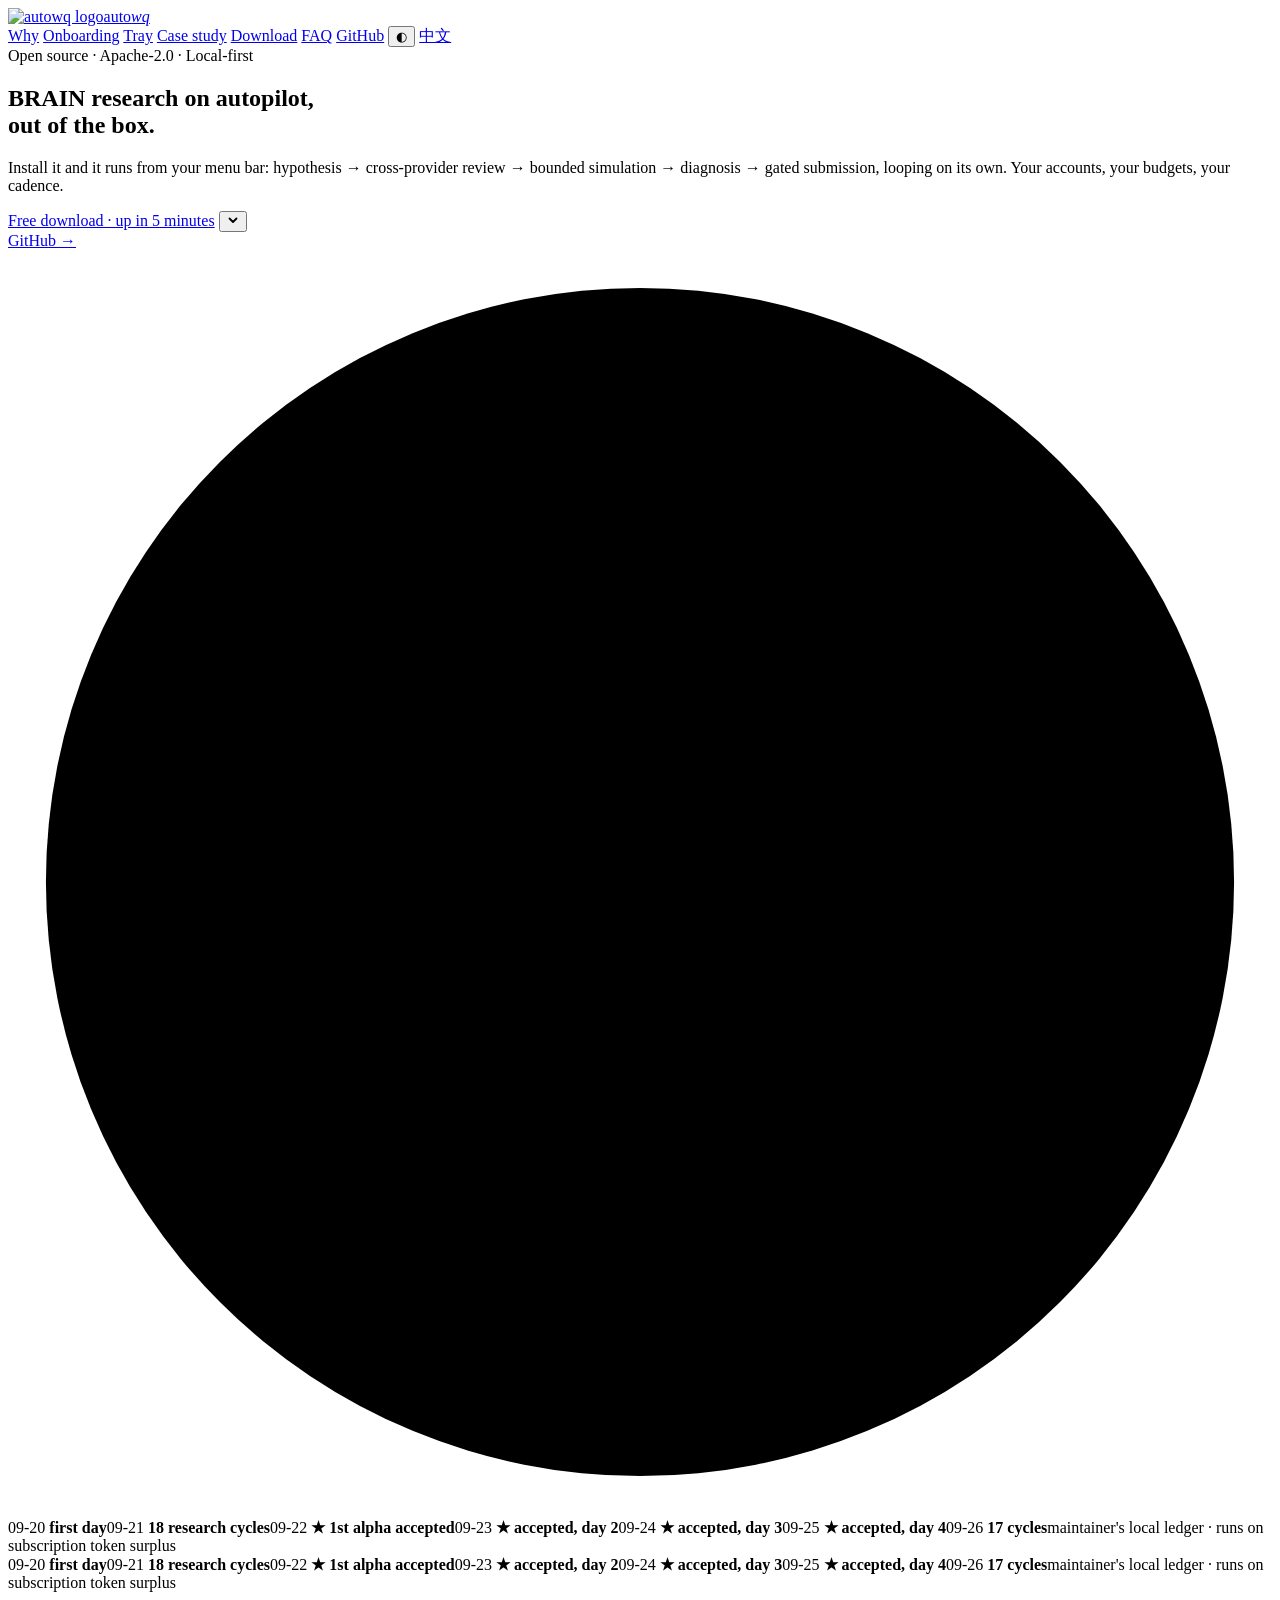
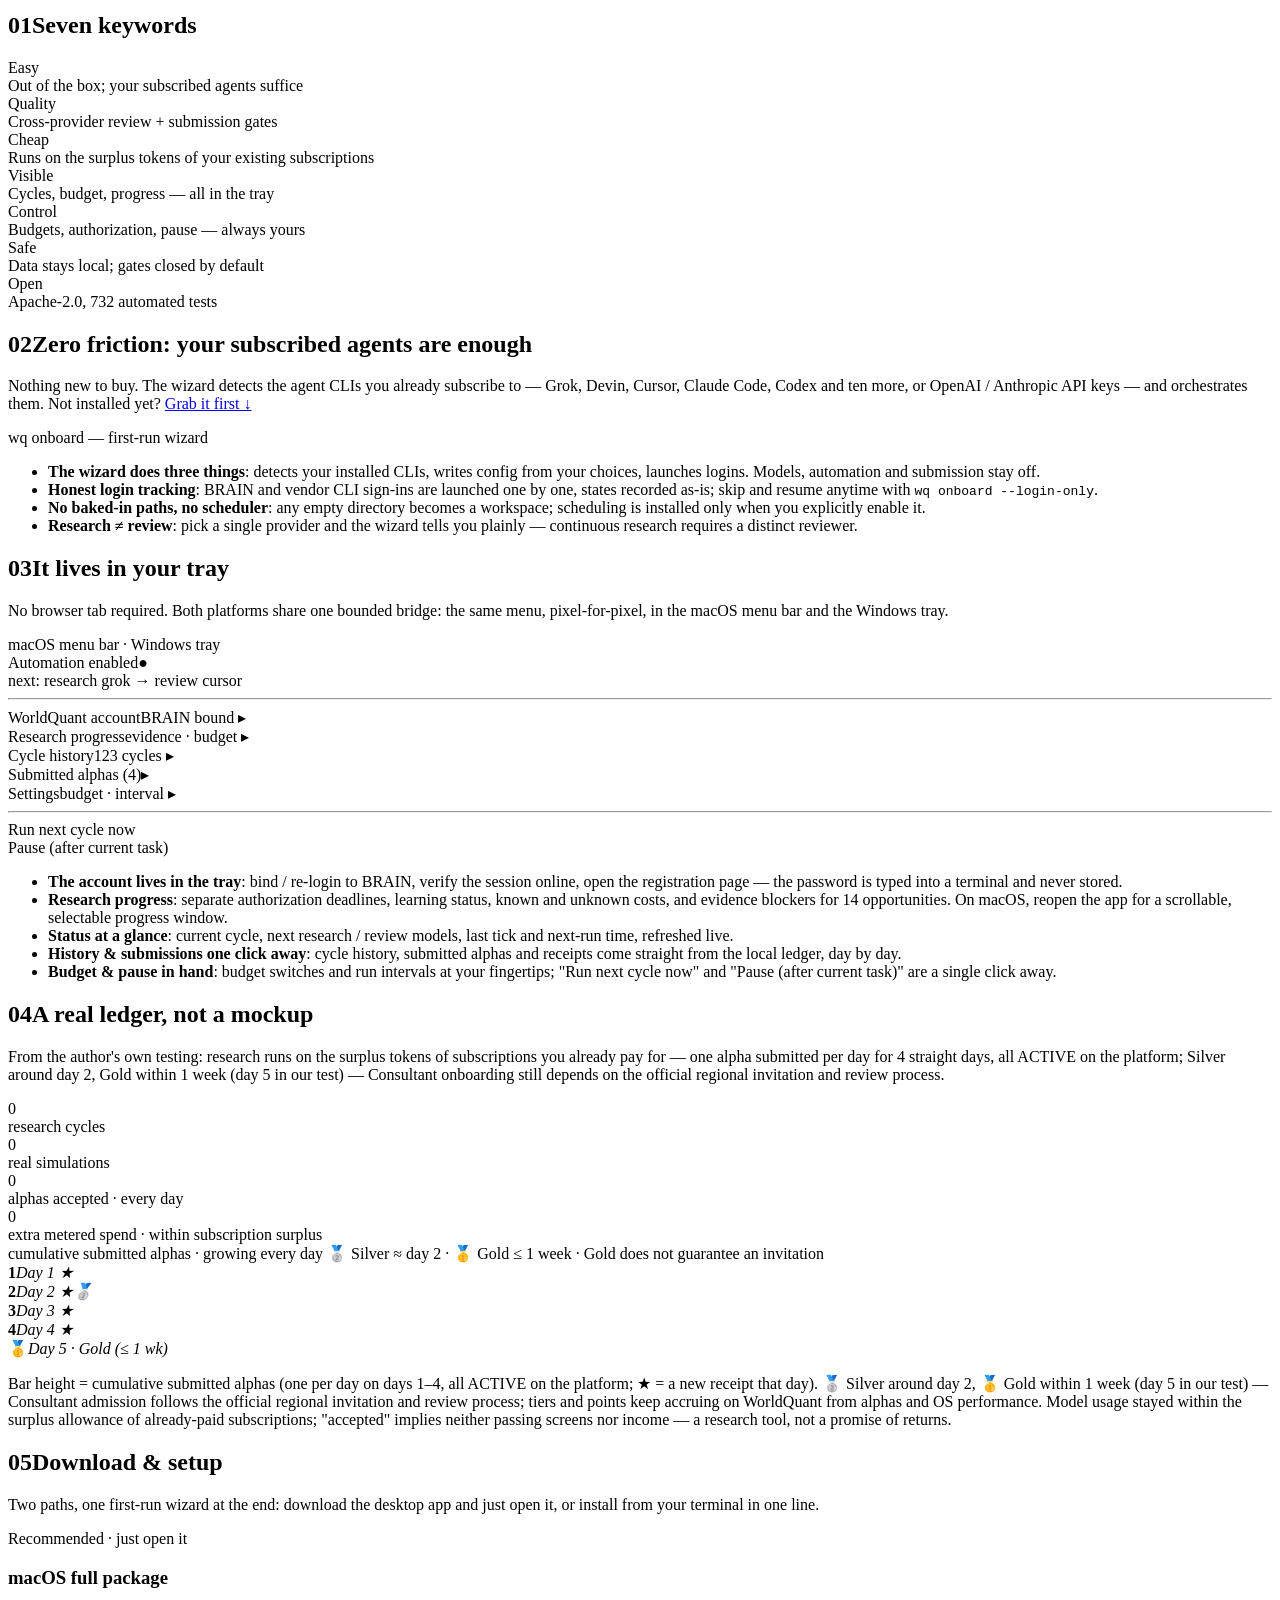
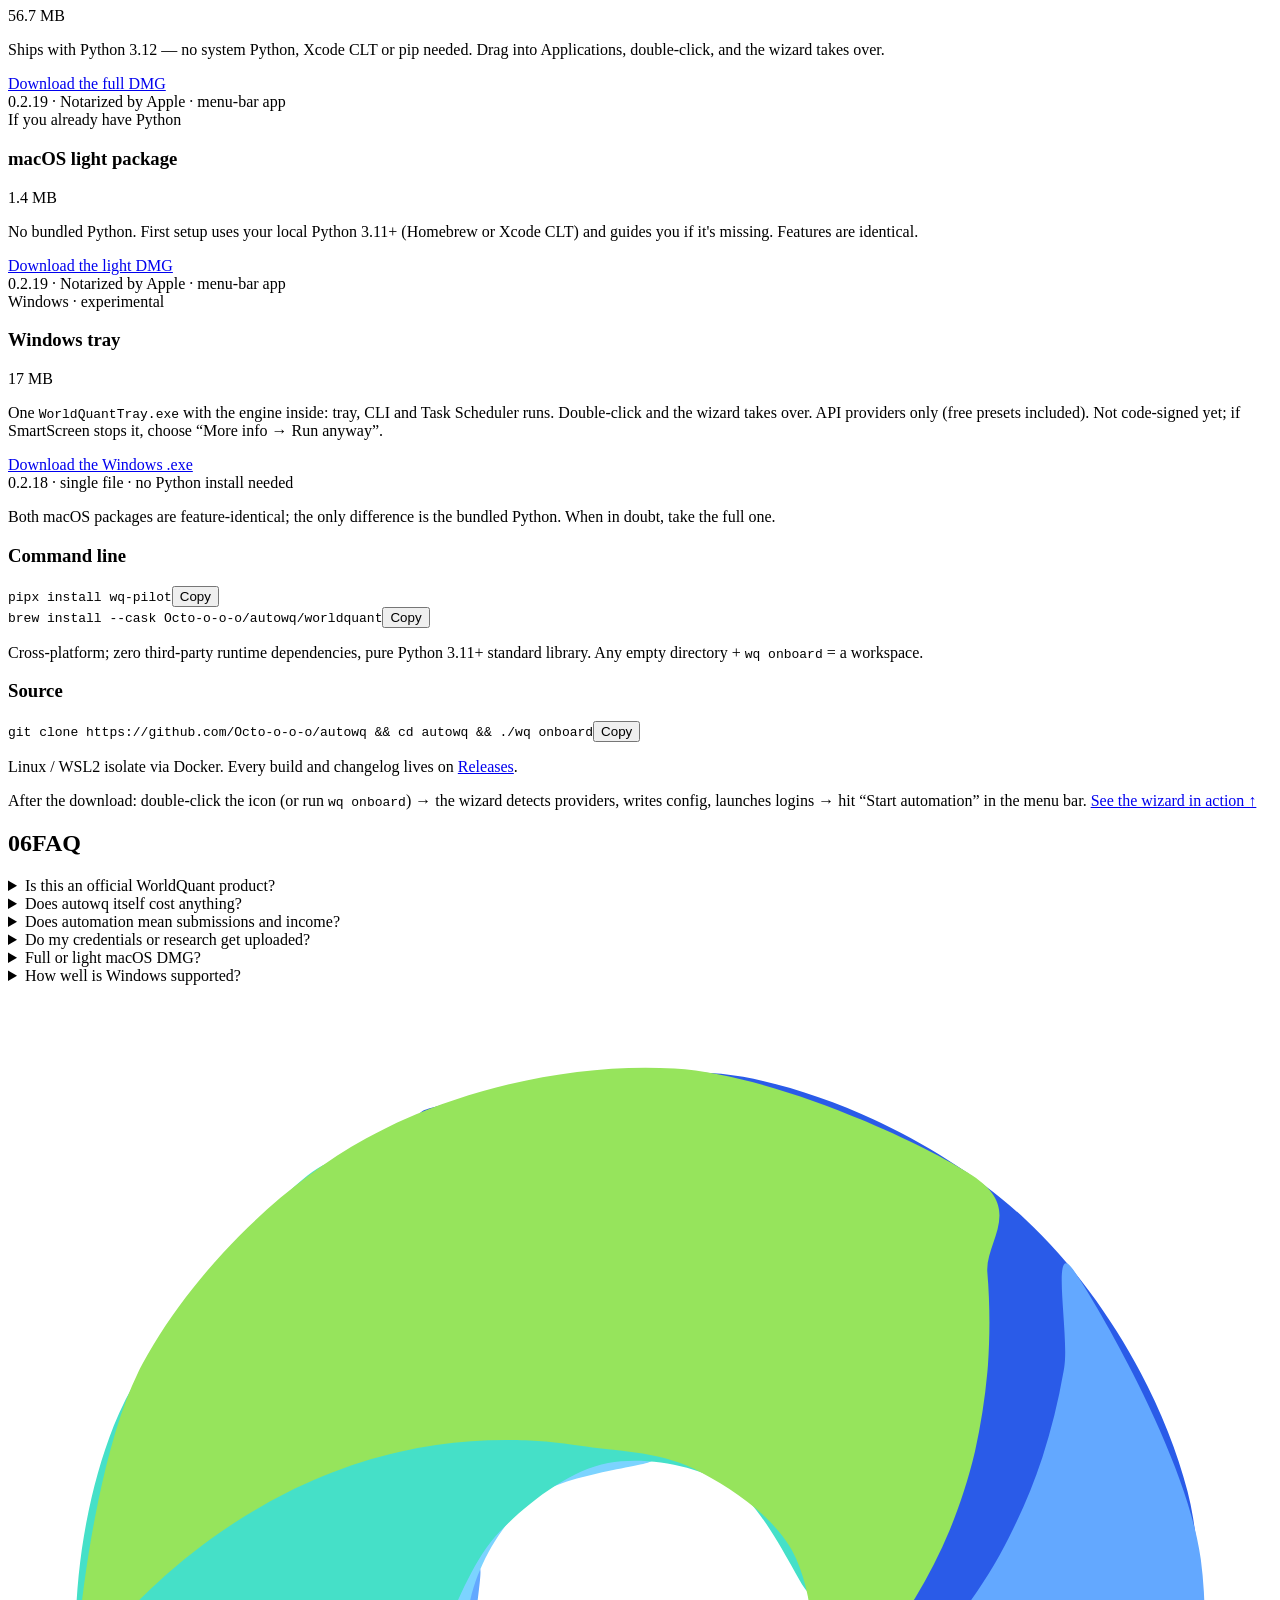
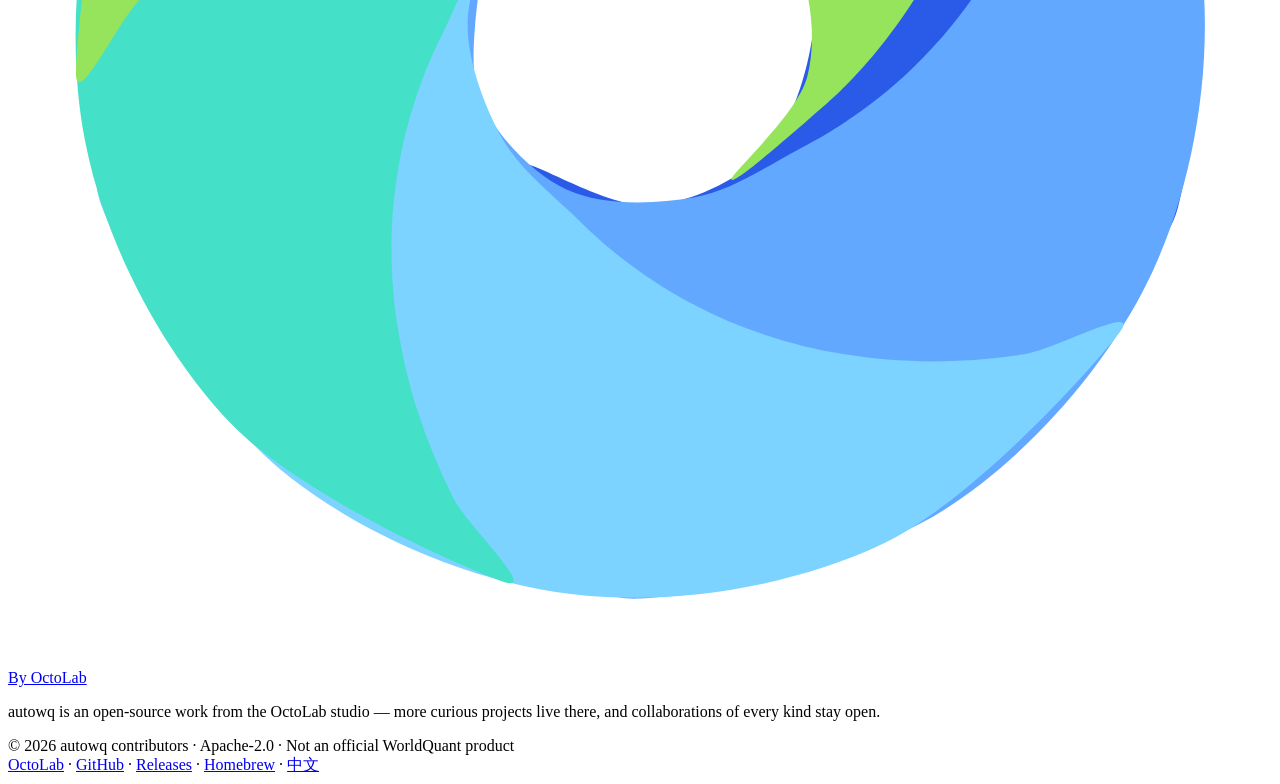
==== website/en/index.html @ c00e9c1a "Update macOS downloads to notarized 0.2.19 packages" ====
<!DOCTYPE html>
<html lang="en">
<head>
<meta charset="UTF-8">
<meta name="viewport" content="width=device-width, initial-scale=1.0">
<title>autowq — WorldQuant BRAIN research on autopilot, out of the box</title>
<meta name="description" content="autowq: an open-source, turnkey autopilot for WorldQuant BRAIN research. Cross-provider review, budget gates, pre-submission acceptance. Works with the agent CLIs you already subscribe to; lives in your macOS menu bar and Windows tray.">
<link rel="canonical" href="https://autowq.octoooo.com/en/">
<link rel="alternate" hreflang="zh-CN" href="https://autowq.octoooo.com/">
<link rel="alternate" hreflang="en" href="https://autowq.octoooo.com/en/">
<link rel="alternate" hreflang="x-default" href="https://autowq.octoooo.com/">
<link rel="icon" href="/favicon.svg?v=2" type="image/svg+xml" sizes="any">
<link rel="icon" type="image/png" sizes="32x32" href="/favicon-32.png?v=2">
<link rel="apple-touch-icon" href="/apple-touch-icon.png?v=2">
<meta name="color-scheme" content="light dark">
<meta name="theme-color" media="(prefers-color-scheme: dark)" content="#0b0e0c">
<meta name="theme-color" media="(prefers-color-scheme: light)" content="#f5f3ec">
<script>(function(){try{var m=localStorage.getItem('wq-theme');if(m!=='light'&&m!=='dark')m='auto';var d=m==='dark'||(m==='auto'&&window.matchMedia('(prefers-color-scheme: dark)').matches);var h=document.documentElement;h.dataset.theme=d?'dark':'light';h.dataset.themeMode=m;}catch(e){}})();</script>
<meta property="og:site_name" content="autowq">
<meta property="og:title" content="autowq — a local BRAIN research loop">
<meta property="og:description" content="Cross-provider review · budget gates · pre-submission acceptance · your data never leaves the machine">
<meta property="og:type" content="website">
<meta property="og:url" content="https://autowq.octoooo.com/en/">
<meta property="og:image" content="https://autowq.octoooo.com/assets/og.png">
<meta property="og:image:width" content="1200">
<meta property="og:image:height" content="630">
<meta property="og:image:alt" content="autowq — WorldQuant BRAIN research on autopilot, out of the box">
<meta property="og:locale" content="en_US">
<meta property="og:locale:alternate" content="zh_CN">
<meta name="twitter:card" content="summary_large_image">
<meta name="twitter:title" content="autowq — a local BRAIN research loop">
<meta name="twitter:description" content="Cross-provider review · budget gates · pre-submission acceptance · your data never leaves the machine">
<meta name="twitter:image" content="https://autowq.octoooo.com/assets/og.png">
<link rel="stylesheet" href="/style.css?v=10">
<script type="application/ld+json">
{
  "@context": "https://schema.org",
  "@graph": [
    {
      "@type": "SoftwareApplication",
      "name": "autowq",
      "applicationCategory": "DeveloperApplication",
      "operatingSystem": "macOS, Windows, Linux",
      "softwareVersion": "0.2.19",
      "isAccessibleForFree": true,
      "offers": { "@type": "Offer", "price": "0", "priceCurrency": "USD" },
      "license": "https://www.apache.org/licenses/LICENSE-2.0",
      "url": "https://autowq.octoooo.com/en/",
      "downloadUrl": "https://github.com/Octo-o-o-o/autowq/releases",
      "codeRepository": "https://github.com/Octo-o-o-o/autowq",
      "image": "https://autowq.octoooo.com/assets/og.png",
      "inLanguage": "en",
      "softwareRequirements": "Python 3.11+ (zero third-party runtime dependencies); an agent CLI you already subscribe to, or an OpenAI / Anthropic API key",
      "featureList": [
        "Cross-provider review: research and review channels are forced apart",
        "Per-provider budget and authorization gates, all off by default",
        "Local SQLite ledger with real-outcome diagnostics",
        "Independent pre-submission acceptance gates",
        "macOS menu bar / Windows tray resident app with BRAIN account binding",
        "Zero third-party runtime dependencies; your data never leaves the machine"
      ],
      "author": { "@type": "Organization", "name": "OctoLab", "url": "https://www.octoooo.com", "sameAs": ["https://github.com/Octo-o-o-o"] },
      "description": "A local research loop for WorldQuant BRAIN: hypothesis, cross-provider review, bounded simulation, diagnosis and gated submission — budgets and authorization stay under your control."
    },
    {
      "@type": "FAQPage",
      "mainEntity": [
        { "@type": "Question", "name": "Is this an official WorldQuant product?", "acceptedAnswer": { "@type": "Answer", "text": "No. autowq is an independent open-source project (Apache-2.0), unaffiliated with WorldQuant; BRAIN trademarks, platform and data belong to their owners." } },
        { "@type": "Question", "name": "Does autowq itself cost anything?", "acceptedAnswer": { "@type": "Answer", "text": "No — it's free and open source. It orchestrates your own model subscriptions / API keys and your own BRAIN account; those costs are between you and the vendors. The wizard never starts paid inference. Without a subscription you can start on official free API tiers (wq providers free: Gemini, OpenRouter, BigModel, SiliconFlow and more); an exhausted quota pauses and resumes automatically." } },
        { "@type": "Question", "name": "Does automation mean submissions and income?", "acceptedAnswer": { "@type": "Answer", "text": "No. Passing screens, accepted submissions, consultant eligibility and actual payouts are four different states, and submission has its own acceptance gates." } },
        { "@type": "Question", "name": "Do my credentials or research get uploaded?", "acceptedAnswer": { "@type": "Answer", "text": "No. All state lives in a local SQLite ledger; exports exclude cookies, passwords and task inputs; model calls go only to providers you explicitly select." } },
        { "@type": "Question", "name": "How well is Windows supported?", "acceptedAnswer": { "@type": "Answer", "text": "WorldQuantTray.exe alone runs the full workflow on native Windows (experimental): the wizard, tray, CLI and Task Scheduler runs live in that one file. Native Windows has no sandbox for model processes, so it supports API providers only (free presets included); to use CLI subscriptions such as Claude Code or Codex, deploy the Linux + Docker setup inside WSL2." } }
      ]
    }
  ]
}
</script>
</head>
<body>
<nav>
  <div class="inner">
  <a class="brand" href="/en/"><img src="/favicon-32.png?v=2" alt="autowq logo">auto<em>wq</em></a>
  <div class="links">
    <a href="#pillars">Why</a>
    <a href="#start">Onboarding</a>
    <a href="#tray">Tray</a>
    <a href="#case">Case study</a>
    <a href="#install">Download</a>
    <a href="#faq">FAQ</a>
    <a href="https://github.com/Octo-o-o-o/autowq" target="_blank" rel="noopener">GitHub</a>
    <button class="theme" id="themeToggle" type="button" aria-label="Switch theme (auto / light / dark)">◐</button>
    <a class="lang" href="/">中文</a>
  </div>
  </div>
</nav>

<div class="wrap">
<section class="hero">
  <div>
    <div class="kicker">Open source · Apache-2.0 · Local-first</div>
    <h1>BRAIN research on <span class="amber">autopilot</span>,<br>out of the box.</h1>
    <p class="sub">Install it and it runs from your menu bar: hypothesis → cross-provider review → bounded simulation → diagnosis → gated submission, looping on its own. Your accounts, your budgets, your cadence.</p>
    <div class="cta">
      <div class="cta-dl">
        <a class="btn primary" id="heroCta" href="#install">Free download · up in 5 minutes</a>
        <button class="btn primary cta-more" id="heroMore" type="button" aria-haspopup="menu" aria-expanded="false" aria-controls="heroMenu" aria-label="Choose platform or install method">
          <svg width="12" height="12" viewBox="0 0 12 12" aria-hidden="true"><path d="M2.5 4.5 6 8l3.5-3.5" fill="none" stroke="currentColor" stroke-width="1.8" stroke-linecap="round" stroke-linejoin="round"/></svg>
        </button>
        <div class="cta-menu" id="heroMenu" role="menu" aria-label="Download options" hidden>
          <div class="cm-head">Desktop · just open it</div>
          <a role="menuitem" href="https://github.com/Octo-o-o-o/autowq/releases/download/macos-v0.2.19/WorldQuant-0.2.19.dmg" data-os="macos"><span class="cm-l">macOS full package</span><span class="cm-r">DMG · 56.7 MB</span></a>
          <a role="menuitem" href="https://github.com/Octo-o-o-o/autowq/releases/download/macos-v0.2.19/WorldQuant-0.2.19-light.dmg"><span class="cm-l">macOS light package</span><span class="cm-r">DMG · 1.4 MB</span></a>
          <a role="menuitem" href="https://github.com/Octo-o-o-o/autowq/releases/download/v0.2.18/WorldQuantTray.exe" data-os="windows"><span class="cm-l">Windows tray</span><span class="cm-r">.exe · experimental</span></a>
          <hr>
          <div class="cm-head">Developers</div>
          <button role="menuitem" type="button" data-cmd="pipx install wq-pilot"><span class="cm-l">Command line</span><span class="cm-r">pipx install wq-pilot</span></button>
          <button role="menuitem" type="button" data-cmd="git clone https://github.com/Octo-o-o-o/autowq && cd autowq && ./wq onboard"><span class="cm-l">Source</span><span class="cm-r">git clone …</span></button>
          <hr>
          <a role="menuitem" href="#install" class="cm-all">All install options →</a>
        </div>
      </div>
      <a class="btn" href="https://github.com/Octo-o-o-o/autowq" target="_blank" rel="noopener">GitHub →</a>
    </div>
  </div>
  <svg class="loopmark" viewBox="0 0 200 200" aria-label="autowq loop mark">
    <circle class="halo" cx="100" cy="100" r="94"/>
    <path class="trace" d="M 152 52 A 78 78 0 1 0 152 148"/>
    <path class="trace d2" d="M 42 130 L 72 130 L 92 90 L 112 130 L 138 96 L 166 58"/>
  </svg>
</section>

<div class="tape" aria-label="Real run ledger">
  <div class="track">
  <div class="run">
    <span>09-20 <b>first day</b></span><span>09-21 <b>18 research cycles</b></span><span>09-22 <b class="star">★ 1st alpha accepted</b></span><span>09-23 <b class="star">★ accepted, day 2</b></span><span>09-24 <b class="star">★ accepted, day 3</b></span><span>09-25 <b class="star">★ accepted, day 4</b></span><span>09-26 <b>17 cycles</b></span><span>maintainer's local ledger · runs on subscription token surplus</span>
  </div>
  <div class="run" aria-hidden="true">
    <span>09-20 <b>first day</b></span><span>09-21 <b>18 research cycles</b></span><span>09-22 <b class="star">★ 1st alpha accepted</b></span><span>09-23 <b class="star">★ accepted, day 2</b></span><span>09-24 <b class="star">★ accepted, day 3</b></span><span>09-25 <b class="star">★ accepted, day 4</b></span><span>09-26 <b>17 cycles</b></span><span>maintainer's local ledger · runs on subscription token surplus</span>
  </div>
  </div>
</div>

<section id="pillars">
  <h2><span class="no">01</span>Seven keywords</h2>
  <div class="pillars rise">
    <div class="pillar"><div class="k">Easy</div><div class="d">Out of the box; your subscribed agents suffice</div></div>
    <div class="pillar"><div class="k">Quality</div><div class="d">Cross-provider review + submission gates</div></div>
    <div class="pillar"><div class="k">Cheap</div><div class="d">Runs on the surplus tokens of your existing subscriptions</div></div>
    <div class="pillar"><div class="k">Visible</div><div class="d">Cycles, budget, progress — all in the tray</div></div>
    <div class="pillar"><div class="k">Control</div><div class="d">Budgets, authorization, pause — always yours</div></div>
    <div class="pillar"><div class="k">Safe</div><div class="d">Data stays local; gates closed by default</div></div>
    <div class="pillar"><div class="k">Open</div><div class="d">Apache-2.0, 732 automated tests</div></div>
  </div>
</section>

<section id="start">
  <h2><span class="no">02</span>Zero friction: your subscribed agents are enough</h2>
  <p class="lead">Nothing new to buy. The wizard detects the agent CLIs you already subscribe to — Grok, Devin, Cursor, Claude Code, Codex and ten more, or OpenAI / Anthropic API keys — and orchestrates them. Not installed yet? <a href="#install">Grab it first ↓</a></p>
  <div class="split">
    <div class="term">
      <div class="bar"><i></i><i></i><i></i><span class="ttl">wq onboard — first-run wizard</span></div>
      <pre id="typewriter"></pre>
    </div>
    <ul class="bullets rise">
      <li><b>The wizard does three things</b>: detects your installed CLIs, writes config from your choices, launches logins. Models, automation and submission stay off.</li>
      <li><b>Honest login tracking</b>: BRAIN and vendor CLI sign-ins are launched one by one, states recorded as-is; skip and resume anytime with <code>wq onboard --login-only</code>.</li>
      <li><b>No baked-in paths, no scheduler</b>: any empty directory becomes a workspace; scheduling is installed only when you explicitly enable it.</li>
      <li><b>Research ≠ review</b>: pick a single provider and the wizard tells you plainly — continuous research requires a distinct reviewer.</li>
    </ul>
  </div>
</section>

<section id="tray">
  <h2><span class="no">03</span>It lives in your tray</h2>
  <p class="lead">No browser tab required. Both platforms share one bounded bridge: the same menu, pixel-for-pixel, in the macOS menu bar and the Windows tray.</p>
  <div class="split">
    <div class="trays rise">
      <div class="oscard">
        <div class="osbar"><img src="/favicon-32.png?v=2" alt="">macOS menu bar · Windows tray<span class="dot"></span></div>
        <div class="osbody"><div class="menu">
          <div class="mi head">Automation enabled<span class="r">●</span></div>
          <div class="mi dim">next: research grok → review cursor</div>
          <hr>
          <div class="mi">WorldQuant account<span class="r">BRAIN bound ▸</span></div>
          <div class="mi">Research progress<span class="r">evidence · budget ▸</span></div>
          <div class="mi">Cycle history<span class="r">123 cycles ▸</span></div>
          <div class="mi">Submitted alphas (4)<span class="r">▸</span></div>
          <div class="mi">Settings<span class="r">budget · interval ▸</span></div>
          <hr>
          <div class="mi hot">Run next cycle now</div>
          <div class="mi">Pause (after current task)</div>
        </div></div>
      </div>
    </div>
    <ul class="bullets rise">
      <li><b>The account lives in the tray</b>: bind / re-login to BRAIN, verify the session online, open the registration page — the password is typed into a terminal and never stored.</li>
      <li><b>Research progress</b>: separate authorization deadlines, learning status, known and unknown costs, and evidence blockers for 14 opportunities. On macOS, reopen the app for a scrollable, selectable progress window.</li>
      <li><b>Status at a glance</b>: current cycle, next research / review models, last tick and next-run time, refreshed live.</li>
      <li><b>History & submissions one click away</b>: cycle history, submitted alphas and receipts come straight from the local ledger, day by day.</li>
      <li><b>Budget & pause in hand</b>: budget switches and run intervals at your fingertips; "Run next cycle now" and "Pause (after current task)" are a single click away.</li>
    </ul>
  </div>
</section>

<section id="case">
  <h2><span class="no">04</span>A real ledger, not a mockup</h2>
  <p class="lead">From the author's own testing: research runs on the surplus tokens of subscriptions you already pay for — one alpha submitted per day for 4 straight days, all ACTIVE on the platform; Silver around day 2, Gold within 1 week (day 5 in our test) — Consultant onboarding still depends on the official regional invitation and review process.</p>
  <div class="stats rise">
    <div class="stat"><div class="n" data-count="123">0</div><div class="l">research cycles</div></div>
    <div class="stat"><div class="n" data-count="160">0</div><div class="l">real simulations</div></div>
    <div class="stat"><div class="n" data-count="4">0</div><div class="l">alphas accepted · every day</div></div>
    <div class="stat"><div class="n">0</div><div class="l">extra metered spend · within subscription surplus</div></div>
  </div>
  <div class="chart rise">
    <div class="chart-head">
      <span class="lg acc"><i></i>cumulative submitted alphas · growing every day</span>
      <span class="note">🥈 Silver ≈ day 2 · 🥇 Gold ≤ 1 week · Gold does not guarantee an invitation</span>
    </div>
    <div class="bars">
      <div class="bar accepted" style="--v:25%"><b>1</b><i style="animation-delay:.1s"></i><em>Day 1 ★</em></div>
      <div class="bar accepted" style="--v:50%"><b>2</b><i style="animation-delay:.2s"></i><em>Day 2 ★🥈</em></div>
      <div class="bar accepted" style="--v:75%"><b>3</b><i style="animation-delay:.3s"></i><em>Day 3 ★</em></div>
      <div class="bar accepted" style="--v:100%"><b>4</b><i style="animation-delay:.4s"></i><em>Day 4 ★</em></div>
      <div class="bar accepted" style="--v:100%"><b>🥇</b><i style="animation-delay:.5s"></i><em>Day 5 · Gold (≤ 1 wk)</em></div>
    </div>
  </div>
  <p class="fineprint">Bar height = cumulative submitted alphas (one per day on days 1–4, all ACTIVE on the platform; ★ = a new receipt that day). 🥈 Silver around day 2, 🥇 Gold within 1 week (day 5 in our test) — Consultant admission follows the official regional invitation and review process; tiers and points keep accruing on WorldQuant from alphas and OS performance. Model usage stayed within the surplus allowance of already-paid subscriptions; "accepted" implies neither passing screens nor income — a research tool, not a promise of returns.</p>
</section>

<section id="install">
  <h2><span class="no">05</span>Download & setup</h2>
  <p class="lead">Two paths, one first-run wizard at the end: download the desktop app and just open it, or install from your terminal in one line.</p>
  <div class="dl-grid rise">
    <div class="dl-card featured" data-os="macos">
      <div class="dl-tag">Recommended · just open it</div>
      <h3>macOS full package</h3>
      <div class="dl-size">56.7 <span>MB</span></div>
      <p>Ships with Python 3.12 — no system Python, Xcode CLT or pip needed. Drag into Applications, double-click, and the wizard takes over.</p>
      <a class="btn primary dl-btn" href="https://github.com/Octo-o-o-o/autowq/releases/download/macos-v0.2.19/WorldQuant-0.2.19.dmg" target="_blank" rel="noopener">Download the full DMG</a>
      <div class="dl-meta">0.2.19 · Notarized by Apple · menu-bar app</div>
    </div>
    <div class="dl-card" data-os="macos">
      <div class="dl-tag">If you already have Python</div>
      <h3>macOS light package</h3>
      <div class="dl-size">1.4 <span>MB</span></div>
      <p>No bundled Python. First setup uses your local Python 3.11+ (Homebrew or Xcode CLT) and guides you if it's missing. Features are identical.</p>
      <a class="btn dl-btn" href="https://github.com/Octo-o-o-o/autowq/releases/download/macos-v0.2.19/WorldQuant-0.2.19-light.dmg" target="_blank" rel="noopener">Download the light DMG</a>
      <div class="dl-meta">0.2.19 · Notarized by Apple · menu-bar app</div>
    </div>
    <div class="dl-card" data-os="windows">
      <div class="dl-tag">Windows · experimental</div>
      <h3>Windows tray</h3>
      <div class="dl-size">17 <span>MB</span></div>
      <p>One <code>WorldQuantTray.exe</code> with the engine inside: tray, CLI and Task Scheduler runs. Double-click and the wizard takes over. API providers only (free presets included). Not code-signed yet; if SmartScreen stops it, choose “More info → Run anyway”.</p>
      <a class="btn dl-btn" href="https://github.com/Octo-o-o-o/autowq/releases/download/v0.2.18/WorldQuantTray.exe">Download the Windows .exe</a>
      <div class="dl-meta">0.2.18 · single file · no Python install needed</div>
    </div>
  </div>
  <p class="dl-choose">Both macOS packages are feature-identical; the only difference is the bundled Python. When in doubt, take the full one.</p>

  <div class="cli-row rise">
    <div class="cli-card">
      <h3>Command line</h3>
      <div class="cmdline"><code>pipx install wq-pilot</code><button class="copy" type="button" data-copy="pipx install wq-pilot">Copy</button></div>
      <div class="cmdline"><code>brew install --cask Octo-o-o-o/autowq/worldquant</code><button class="copy" type="button" data-copy="brew install --cask Octo-o-o-o/autowq/worldquant">Copy</button></div>
      <p>Cross-platform; zero third-party runtime dependencies, pure Python 3.11+ standard library. Any empty directory + <code>wq onboard</code> = a workspace.</p>
    </div>
    <div class="cli-card">
      <h3>Source</h3>
      <div class="cmdline"><code>git clone https://github.com/Octo-o-o-o/autowq && cd autowq && ./wq onboard</code><button class="copy" type="button" data-copy="git clone https://github.com/Octo-o-o-o/autowq && cd autowq && ./wq onboard">Copy</button></div>
      <p>Linux / WSL2 isolate via Docker. Every build and changelog lives on <a href="https://github.com/Octo-o-o-o/autowq/releases" target="_blank" rel="noopener">Releases</a>.</p>
    </div>
  </div>

  <p class="next-steps">After the download: double-click the icon (or run <code>wq onboard</code>) → the wizard detects providers, writes config, launches logins → hit “Start automation” in the menu bar. <a href="#start">See the wizard in action ↑</a></p>
</section>

<section id="faq">
  <h2><span class="no">06</span>FAQ</h2>
  <details><summary>Is this an official WorldQuant product?</summary><p>No. autowq is an independent open-source project (Apache-2.0), unaffiliated with WorldQuant; BRAIN trademarks, platform and data belong to their owners.</p></details>
  <details><summary>Does autowq itself cost anything?</summary><p>No — it's free and open source. It orchestrates your own model subscriptions / API keys and your own BRAIN account; those costs are between you and the vendors. The wizard never starts paid inference. Without a subscription you can start on official free API tiers (<code>wq providers free</code>: Gemini, OpenRouter, BigModel, SiliconFlow and more); an exhausted quota pauses and resumes automatically.</p></details>
  <details><summary>Does automation mean submissions and income?</summary><p>No. Passing screens, accepted submissions, consultant eligibility and actual payouts are four different states, and submission has its own acceptance gates.</p></details>
  <details><summary>Do my credentials or research get uploaded?</summary><p>No. All state lives in a local SQLite ledger; exports exclude cookies, passwords and task inputs; model calls go only to providers you explicitly select.</p></details>
  <details><summary>Full or light macOS DMG?</summary><p>Both are notarized and install by dragging into Applications. The features match. The full DMG includes Python and opens ready to use. The light DMG is only the menu and the engine; first setup looks for Python 3.11+ on the machine, and the prompt tells you to install Xcode Command Line Tools if it is missing. Check for Updates opens the full DMG.</p></details>
  <details><summary>How well is Windows supported?</summary><p>WorldQuantTray.exe alone runs the full workflow on native Windows (experimental): the wizard, tray, CLI and Task Scheduler runs live in that one file. Native Windows has no sandbox for model processes, so it supports API providers only (free presets included); to use CLI subscriptions such as Claude Code or Codex, deploy the Linux + Docker setup inside WSL2.</p></details>
</section>
</div>

<footer>
  <div class="byline">
    <p class="byline-brand"><a href="https://www.octoooo.com" rel="noopener" aria-label="OctoLab studio website"><svg class="byline-mark" viewBox="-190 -190 380 380" aria-hidden="true"><defs><path id="wq-petal" d="M52 0C53.7-11.7 49.5-25.2 48-34.5C46.5-43.7 45.1-48.6 43-55.5C40.8-62.4 38.2-69.1 34.8-75.8C31.5-82.4 27.6-89.1 22.9-95.6C18.3-102 13-108.4 7-114.3C1-120.3-5.6-126.1-12.9-131.4C-20.2-136.7-28.1-141.6-36.6-146C-45.1-150.4-74.9-154.1-63.7-157.6C-52.4-161.1 1-172.7 31-167.2C60.9-161.6 93.7-145.1 115.9-124.3C138.2-103.6 157-72 164.6-42.6C172.2-13.1 166.5 34.5 161.7 52.5C156.8 70.6 144.2 62.2 135.4 65.8C126.6 69.5 117.7 72.4 108.9 74.6C100.2 76.7 91.5 78.1 83.1 78.9C74.7 79.6 66.4 79.6 58.5 79C50.6 78.4 42.9 77.1 35.6 75.4C28.4 73.6 21.6 71.3 14.9 68.6C8.2 65.8 3.6 63.7-4.4 59C-12.5 54.2-34.7 41-33.4 39.8C-32.2 38.7-8.9 52.6 3 51.9C14.9 51.2 29.7 44.3 37.8 35.7C46 27 50.3 11.7 52 0Z"/></defs><use href="#wq-petal" fill="#2A5BE8"/><use href="#wq-petal" fill="#63A8FF" transform="rotate(72)"/><use href="#wq-petal" fill="#7CD3FF" transform="rotate(144)"/><use href="#wq-petal" fill="#45E0C8" transform="rotate(216)"/><use href="#wq-petal" fill="#96E45C" transform="rotate(288)"/></svg>By OctoLab</a></p>
    <p>autowq is an open-source work from the OctoLab studio — more curious projects live there, and collaborations of every kind stay open.</p>
  </div>
  <div class="inner">
  <div>© 2026 autowq contributors · Apache-2.0 · Not an official WorldQuant product</div>
  <div>
    <a href="https://www.octoooo.com">OctoLab</a> ·
    <a href="https://github.com/Octo-o-o-o/autowq" target="_blank" rel="noopener">GitHub</a> ·
    <a href="https://github.com/Octo-o-o-o/autowq/releases" target="_blank" rel="noopener">Releases</a> ·
    <a href="https://github.com/Octo-o-o-o/homebrew-autowq" target="_blank" rel="noopener">Homebrew</a> ·
    <a href="/">中文</a>
  </div>
  </div>
</footer>

<script>
window.ONBOARD_LINES = [
  { text: '$ brew install --cask Octo-o-o-o/autowq/worldquant', cls: 'w', pause: 500 },
  { text: '# double-click the icon; the wizard takes over — or anywhere:', cls: 'c', fast: true, pause: 350 },
  { text: '$ wq onboard', cls: 'w', pause: 500 },
  { text: 'host CLIs detected: grok ✓  devin ✓  cursor ✓  claude ✓  codex ✓', cls: 'c', fast: true, pause: 400 },
  { text: 'providers: grok,cursor', cls: 'w', pause: 350 },
  { text: 'research [grok] ⏎    review [cursor] ⏎', cls: 'w', pause: 500 },
  { text: '✓ config written: models, automation, submission all OFF', cls: 'ok', fast: true, pause: 350 },
  { text: '✓ sandboxed runtime ready; budgets wait for your explicit opt-in', cls: 'ok', fast: true, pause: 350 },
  { text: '→ launching logins: BRAIN + selected providers (skippable)', cls: 'p_g', fast: true, pause: 600 },
  { text: 'Done. Hit "Start automation" in the menu bar.', cls: 'ok', pause: 900 }
];
</script>
<script src="/script.js?v=4"></script>
</body>
</html>
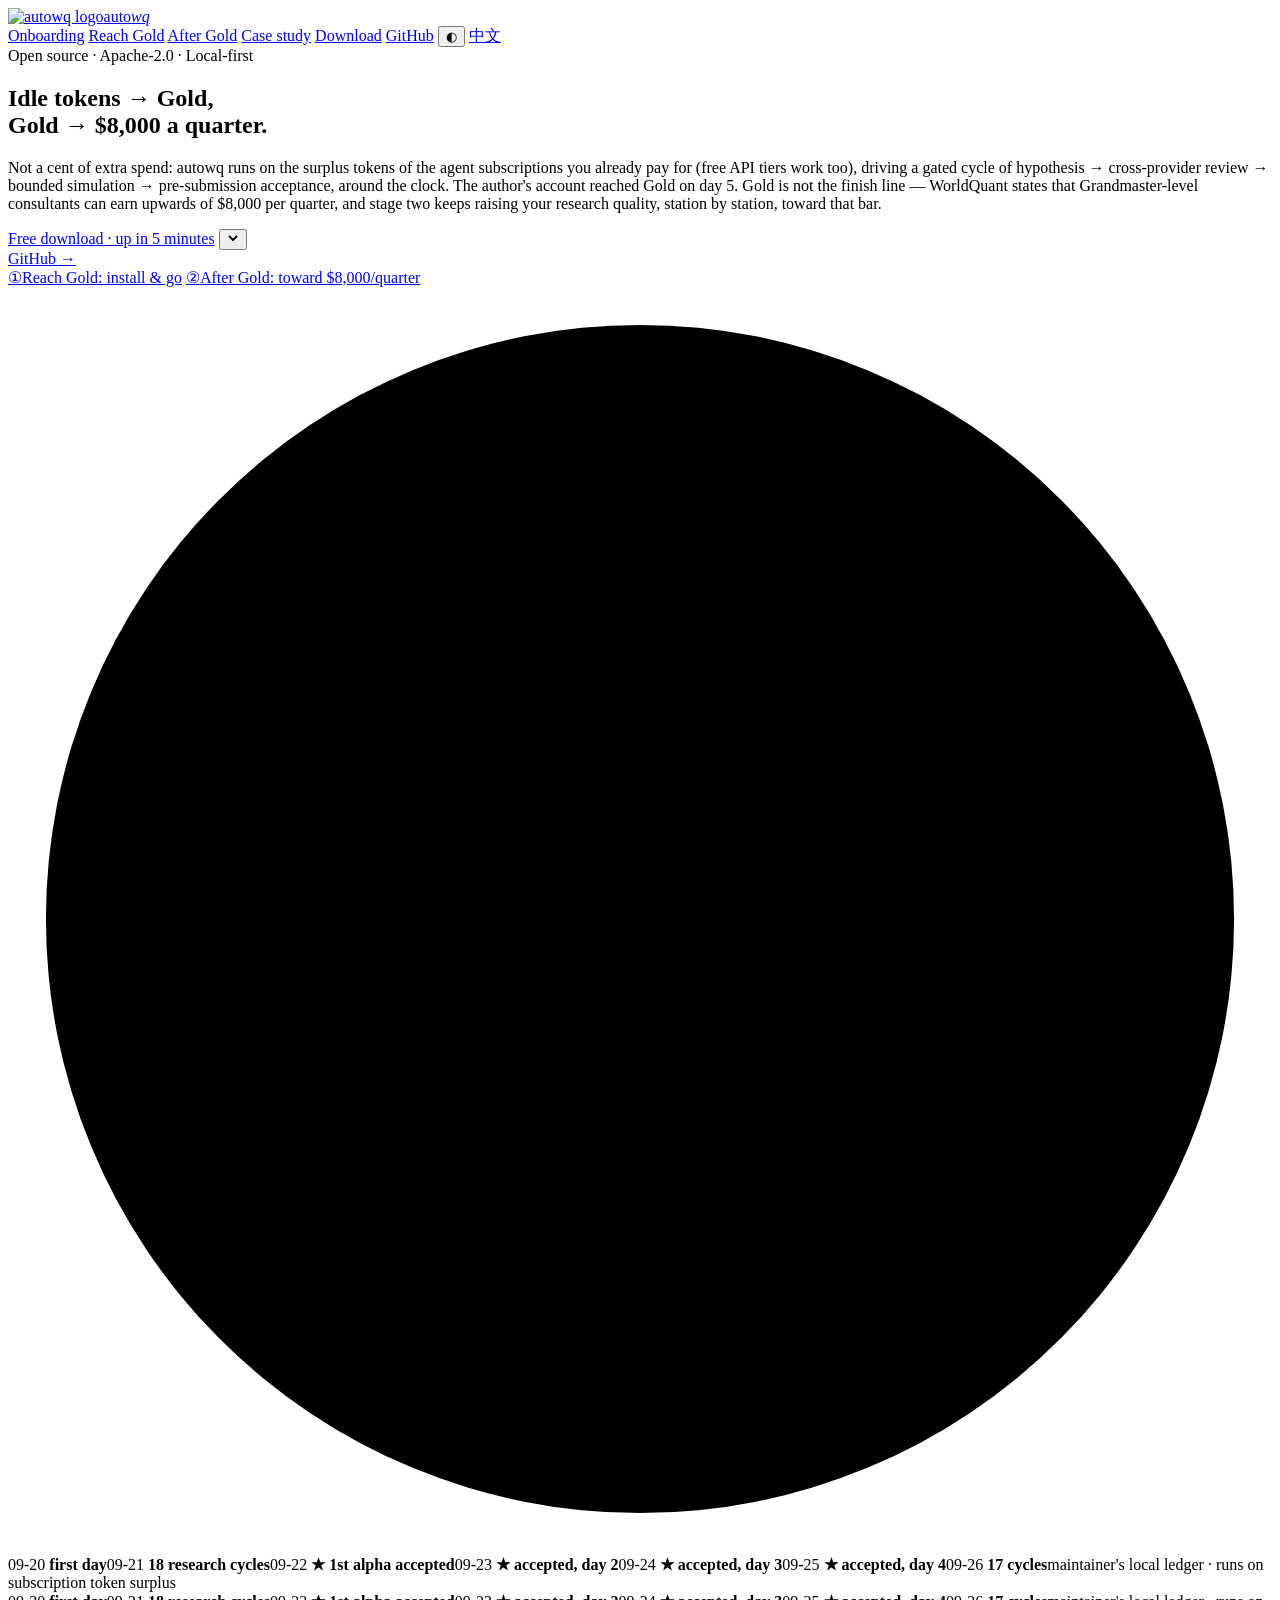
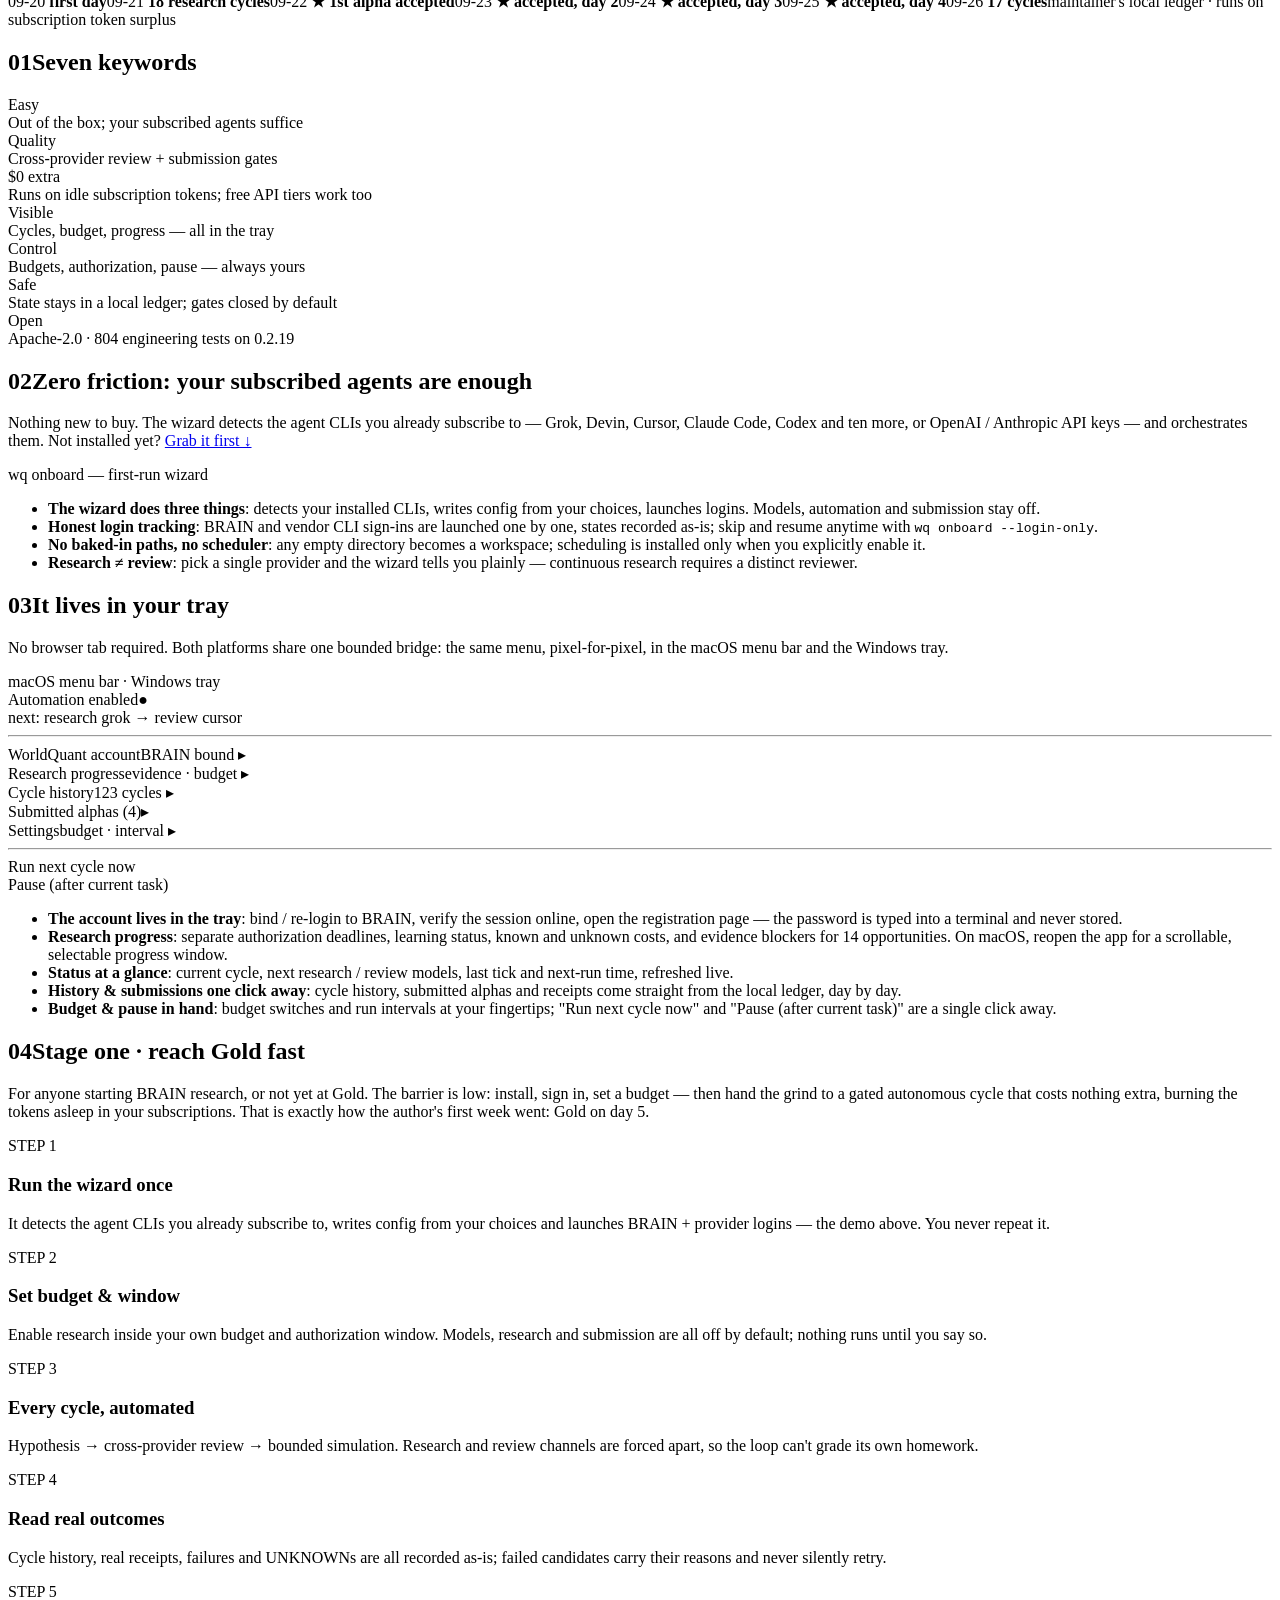
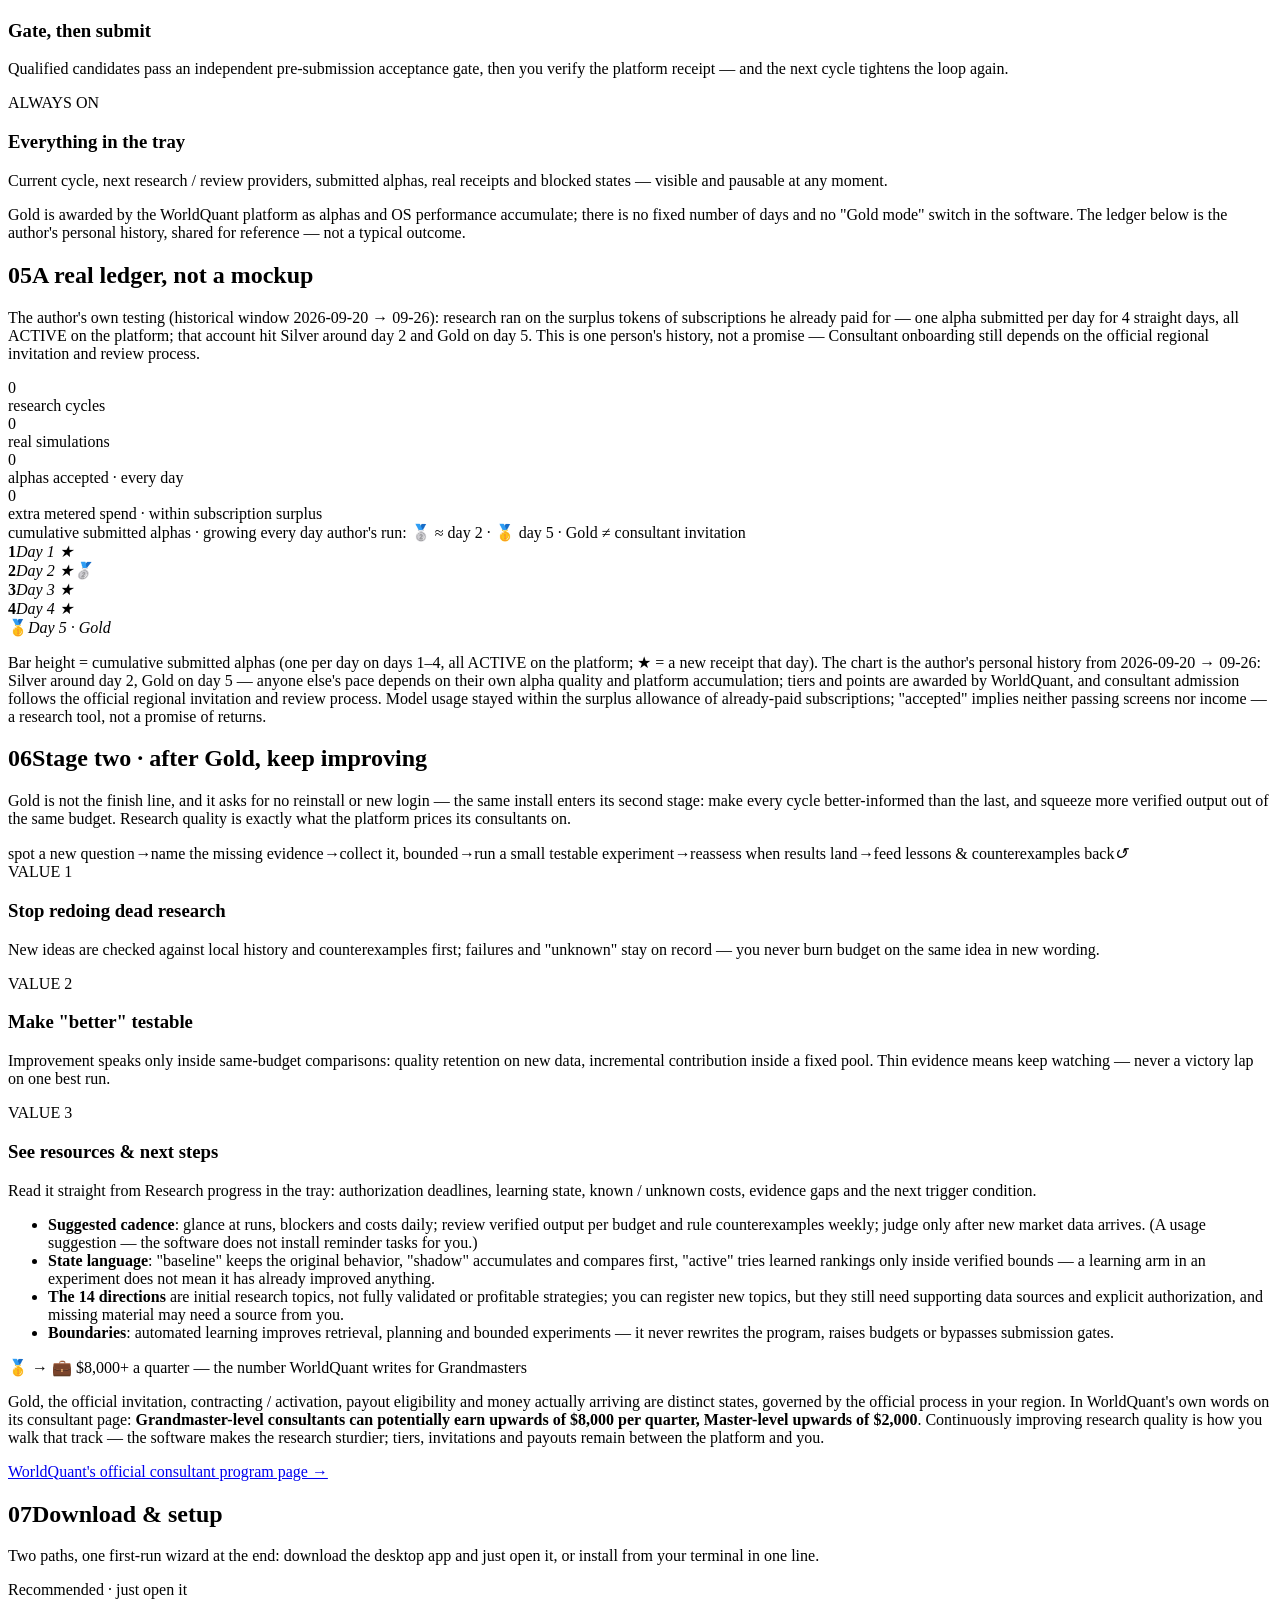
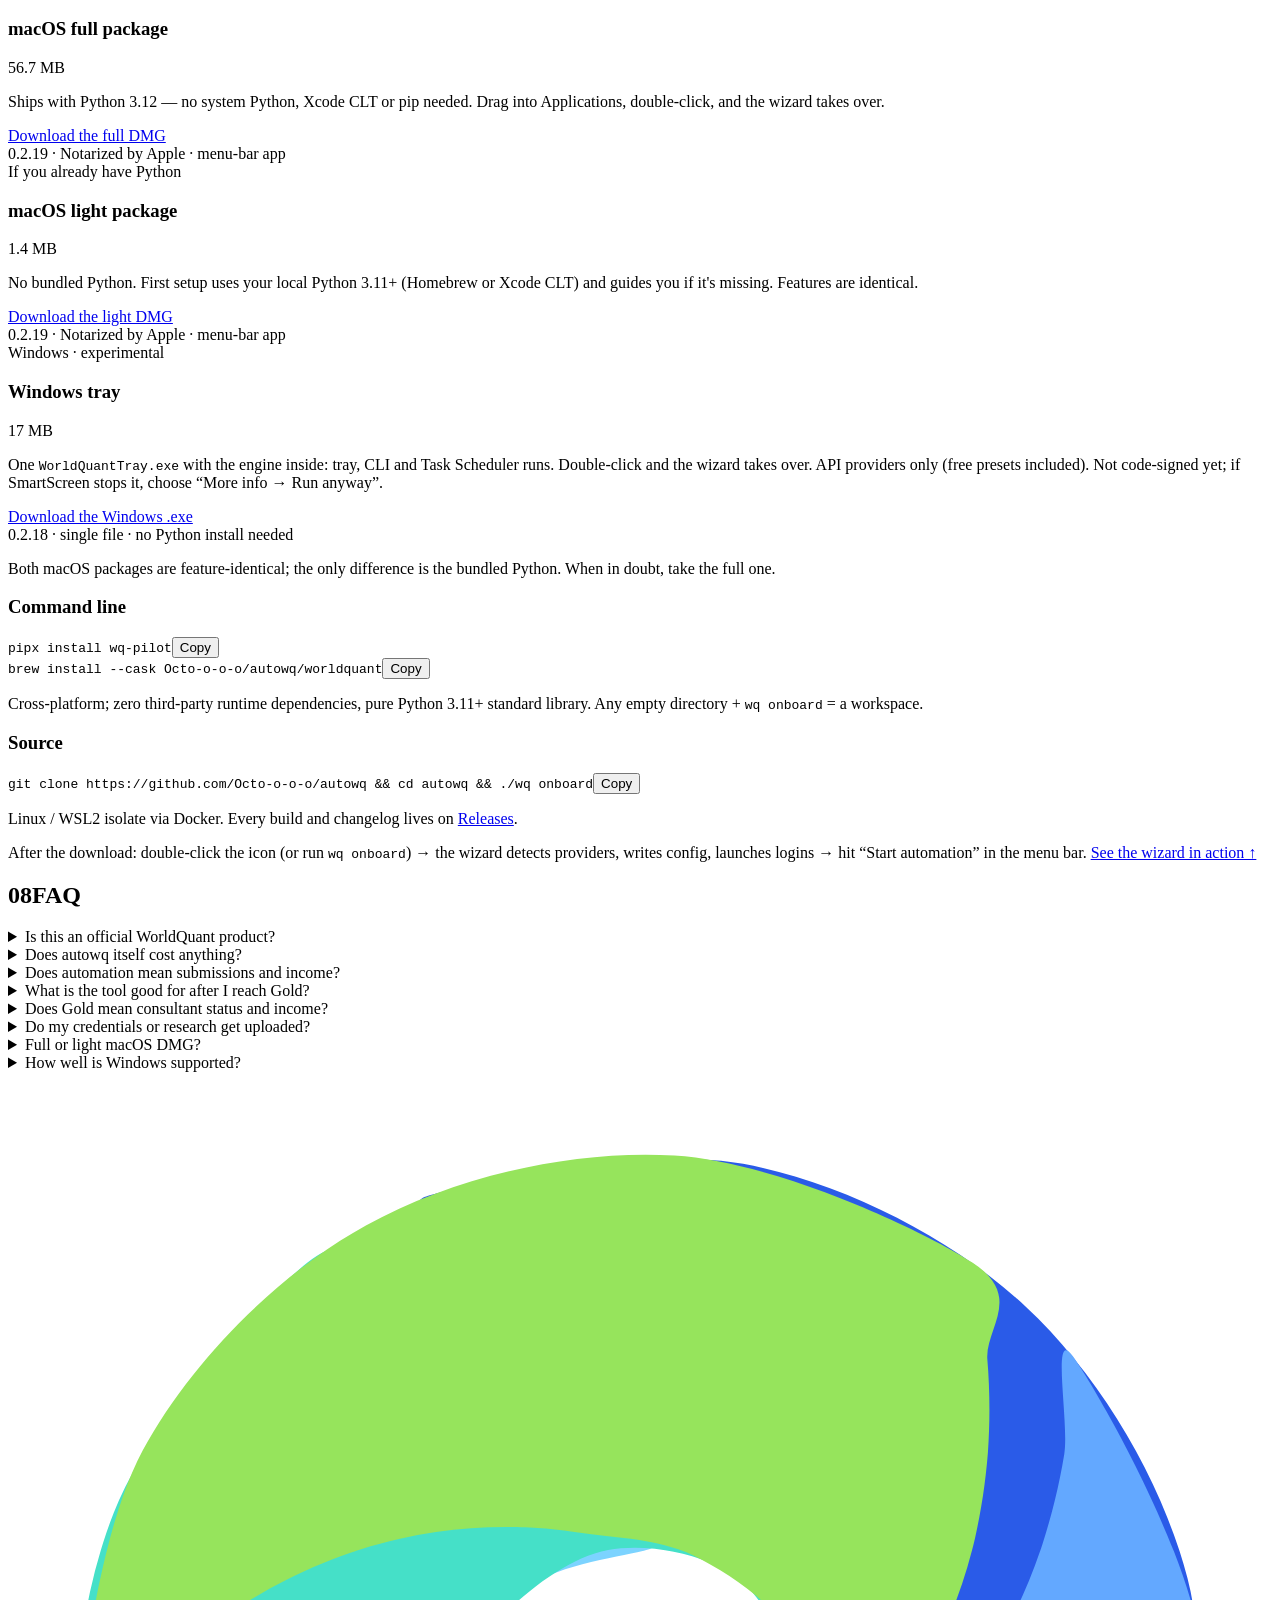
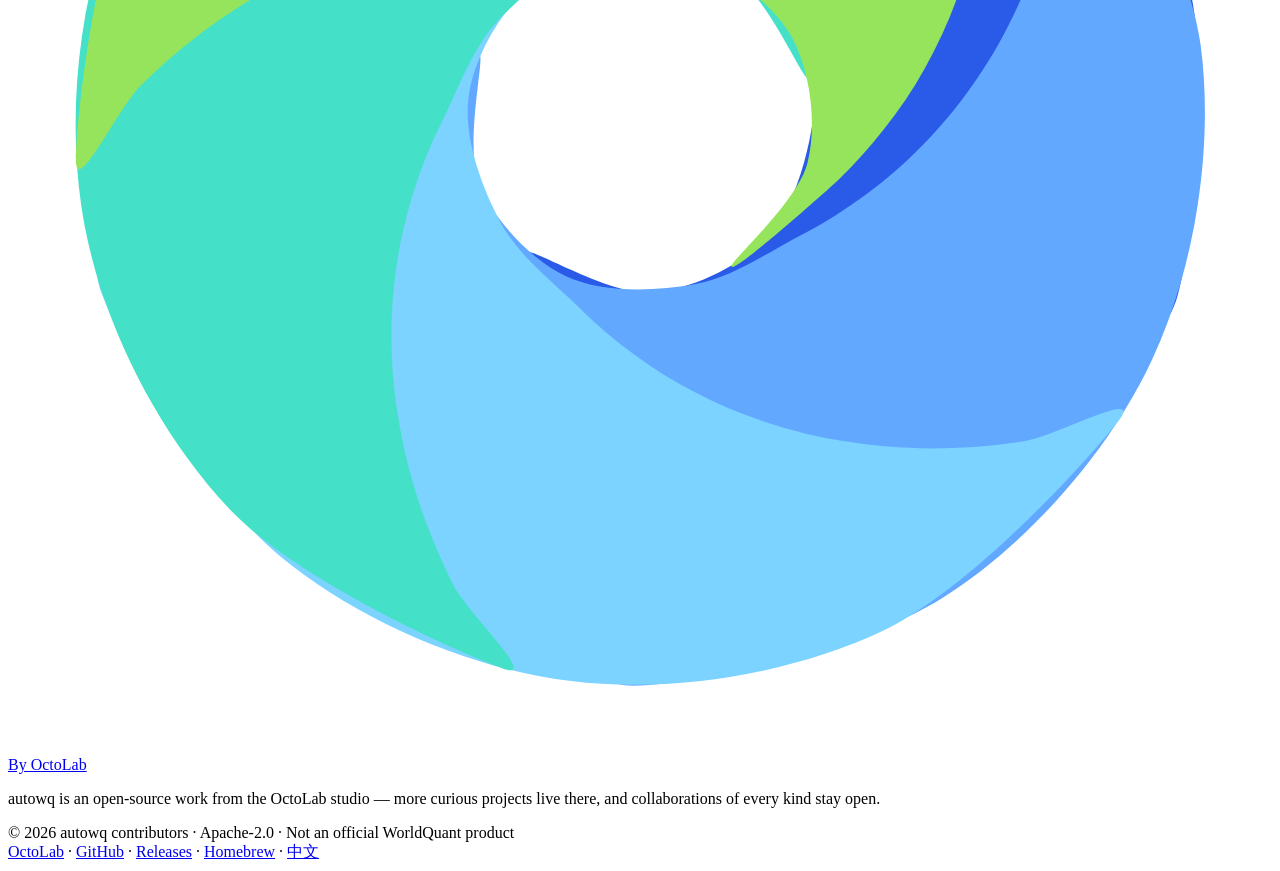
==== commit bf7ab794: "Website: two-stage journey — reach Gold fast, keep improving after Gold - Hero: punchy two-stage hea" ====
--- a/website/en/index.html
+++ b/website/en/index.html
@@ -3,8 +3,8 @@
 <head>
 <meta charset="UTF-8">
 <meta name="viewport" content="width=device-width, initial-scale=1.0">
-<title>autowq — WorldQuant BRAIN research on autopilot, out of the box</title>
-<meta name="description" content="autowq: an open-source, turnkey autopilot for WorldQuant BRAIN research. Cross-provider review, budget gates, pre-submission acceptance. Works with the agent CLIs you already subscribe to; lives in your macOS menu bar and Windows tray.">
+<title>autowq — Idle tokens → Gold → $8,000 a quarter: WorldQuant BRAIN research on autopilot</title>
+<meta name="description" content="autowq: an open-source, local WorldQuant BRAIN research loop. Zero extra spend — it runs on the surplus tokens of the agent subscriptions you already have, driving a gated autonomous cycle; the author's account hit Gold on day 5. After Gold, no reinstall: keep compounding evidence and verified improvements toward what WorldQuant itself states — Grandmaster consultants can earn upwards of $8,000 per quarter.">
 <link rel="canonical" href="https://autowq.octoooo.com/en/">
 <link rel="alternate" hreflang="zh-CN" href="https://autowq.octoooo.com/">
 <link rel="alternate" hreflang="en" href="https://autowq.octoooo.com/en/">
@@ -17,21 +17,21 @@
 <meta name="theme-color" media="(prefers-color-scheme: light)" content="#f5f3ec">
 <script>(function(){try{var m=localStorage.getItem('wq-theme');if(m!=='light'&&m!=='dark')m='auto';var d=m==='dark'||(m==='auto'&&window.matchMedia('(prefers-color-scheme: dark)').matches);var h=document.documentElement;h.dataset.theme=d?'dark':'light';h.dataset.themeMode=m;}catch(e){}})();</script>
 <meta property="og:site_name" content="autowq">
-<meta property="og:title" content="autowq — a local BRAIN research loop">
-<meta property="og:description" content="Cross-provider review · budget gates · pre-submission acceptance · your data never leaves the machine">
+<meta property="og:title" content="autowq — idle tokens → Gold → $8,000 a quarter">
+<meta property="og:description" content="Zero extra spend · the author hit Gold on day 5 · WorldQuant: Grandmaster consultants earn upwards of $8,000/quarter">
 <meta property="og:type" content="website">
 <meta property="og:url" content="https://autowq.octoooo.com/en/">
 <meta property="og:image" content="https://autowq.octoooo.com/assets/og.png">
 <meta property="og:image:width" content="1200">
 <meta property="og:image:height" content="630">
-<meta property="og:image:alt" content="autowq — WorldQuant BRAIN research on autopilot, out of the box">
+<meta property="og:image:alt" content="autowq — Idle tokens → Gold → $8,000 a quarter: WorldQuant BRAIN research on autopilot">
 <meta property="og:locale" content="en_US">
 <meta property="og:locale:alternate" content="zh_CN">
 <meta name="twitter:card" content="summary_large_image">
-<meta name="twitter:title" content="autowq — a local BRAIN research loop">
-<meta name="twitter:description" content="Cross-provider review · budget gates · pre-submission acceptance · your data never leaves the machine">
+<meta name="twitter:title" content="autowq — idle tokens → Gold → $8,000 a quarter">
+<meta name="twitter:description" content="Zero extra spend · the author hit Gold on day 5 · WorldQuant: Grandmaster consultants earn upwards of $8,000/quarter">
 <meta name="twitter:image" content="https://autowq.octoooo.com/assets/og.png">
-<link rel="stylesheet" href="/style.css?v=10">
+<link rel="stylesheet" href="/style.css?v=11">
 <script type="application/ld+json">
 {
   "@context": "https://schema.org",
@@ -56,11 +56,12 @@
         "Per-provider budget and authorization gates, all off by default",
         "Local SQLite ledger with real-outcome diagnostics",
         "Independent pre-submission acceptance gates",
+        "Continuous-research framework after Gold: bounded evidence collection, late reassessment, findings that feed the next round",
         "macOS menu bar / Windows tray resident app with BRAIN account binding",
-        "Zero third-party runtime dependencies; your data never leaves the machine"
+        "Zero third-party runtime dependencies; state stays in a local ledger and model calls go only to providers you explicitly select"
       ],
       "author": { "@type": "Organization", "name": "OctoLab", "url": "https://www.octoooo.com", "sameAs": ["https://github.com/Octo-o-o-o"] },
-      "description": "A local research loop for WorldQuant BRAIN: hypothesis, cross-provider review, bounded simulation, diagnosis and gated submission — budgets and authorization stay under your control."
+      "description": "A local research loop for WorldQuant BRAIN: zero extra spend on the surplus tokens of your existing subscriptions, a gated autonomous cycle to push toward Gold, then a continuous-research framework that turns history into verifiable next steps. Budgets and authorization stay under your control."
     },
     {
       "@type": "FAQPage",
@@ -68,6 +69,8 @@
         { "@type": "Question", "name": "Is this an official WorldQuant product?", "acceptedAnswer": { "@type": "Answer", "text": "No. autowq is an independent open-source project (Apache-2.0), unaffiliated with WorldQuant; BRAIN trademarks, platform and data belong to their owners." } },
         { "@type": "Question", "name": "Does autowq itself cost anything?", "acceptedAnswer": { "@type": "Answer", "text": "No — it's free and open source. It orchestrates your own model subscriptions / API keys and your own BRAIN account; those costs are between you and the vendors. The wizard never starts paid inference. Without a subscription you can start on official free API tiers (wq providers free: Gemini, OpenRouter, BigModel, SiliconFlow and more); an exhausted quota pauses and resumes automatically." } },
         { "@type": "Question", "name": "Does automation mean submissions and income?", "acceptedAnswer": { "@type": "Answer", "text": "No. Passing screens, accepted submissions, consultant eligibility and actual payouts are four different states, and submission has its own acceptance gates." } },
+        { "@type": "Question", "name": "What is the tool good for after I reach Gold?", "acceptedAnswer": { "@type": "Answer", "text": "Stage two: the continuous-research framework turns your local history into verifiable next-step suggestions — new ideas are checked against past results and counterexamples, improvements are compared under the same budget, and authorization, costs, evidence gaps and the next trigger are all visible in Research progress. No reinstall, no re-initialization." } },
+        { "@type": "Question", "name": "Does Gold mean consultant status and income?", "acceptedAnswer": { "@type": "Answer", "text": "No. Gold is a platform tier; becoming a consultant requires an official invitation, contracting and activation; payout eligibility and actual payouts are further states, governed by the official process in your region. WorldQuant's own consultant page states that Grandmaster-level consultants can potentially earn upwards of $8,000 per quarter — that is the platform's incentive structure, not a promise made by this software." } },
         { "@type": "Question", "name": "Do my credentials or research get uploaded?", "acceptedAnswer": { "@type": "Answer", "text": "No. All state lives in a local SQLite ledger; exports exclude cookies, passwords and task inputs; model calls go only to providers you explicitly select." } },
         { "@type": "Question", "name": "How well is Windows supported?", "acceptedAnswer": { "@type": "Answer", "text": "WorldQuantTray.exe alone runs the full workflow on native Windows (experimental): the wizard, tray, CLI and Task Scheduler runs live in that one file. Native Windows has no sandbox for model processes, so it supports API providers only (free presets included); to use CLI subscriptions such as Claude Code or Codex, deploy the Linux + Docker setup inside WSL2." } }
       ]
@@ -81,12 +84,11 @@
   <div class="inner">
   <a class="brand" href="/en/"><img src="/favicon-32.png?v=2" alt="autowq logo">auto<em>wq</em></a>
   <div class="links">
-    <a href="#pillars">Why</a>
     <a href="#start">Onboarding</a>
-    <a href="#tray">Tray</a>
+    <a href="#reach-gold">Reach Gold</a>
+    <a href="#after-gold">After Gold</a>
     <a href="#case">Case study</a>
     <a href="#install">Download</a>
-    <a href="#faq">FAQ</a>
     <a href="https://github.com/Octo-o-o-o/autowq" target="_blank" rel="noopener">GitHub</a>
     <button class="theme" id="themeToggle" type="button" aria-label="Switch theme (auto / light / dark)">◐</button>
     <a class="lang" href="/">中文</a>
@@ -98,8 +100,8 @@
 <section class="hero">
   <div>
     <div class="kicker">Open source · Apache-2.0 · Local-first</div>
-    <h1>BRAIN research on <span class="amber">autopilot</span>,<br>out of the box.</h1>
-    <p class="sub">Install it and it runs from your menu bar: hypothesis → cross-provider review → bounded simulation → diagnosis → gated submission, looping on its own. Your accounts, your budgets, your cadence.</p>
+    <h1>Idle tokens → <span class="amber">Gold</span>,<br>Gold → $8,000 a quarter.</h1>
+    <p class="sub">Not a cent of extra spend: autowq runs on the surplus tokens of the agent subscriptions you already pay for (free API tiers work too), driving a gated cycle of hypothesis → cross-provider review → bounded simulation → pre-submission acceptance, around the clock. The author's account reached Gold on day 5. Gold is not the finish line — WorldQuant states that Grandmaster-level consultants can earn upwards of $8,000 per quarter, and stage two keeps raising your research quality, station by station, toward that bar.</p>
     <div class="cta">
       <div class="cta-dl">
         <a class="btn primary" id="heroCta" href="#install">Free download · up in 5 minutes</a>
@@ -121,6 +123,10 @@
       </div>
       <a class="btn" href="https://github.com/Octo-o-o-o/autowq" target="_blank" rel="noopener">GitHub →</a>
     </div>
+    <div class="stage-links">
+      <a class="btn stage" href="#reach-gold"><span class="sn">①</span>Reach Gold: install &amp; go</a>
+      <a class="btn stage" href="#after-gold"><span class="sn">②</span>After Gold: toward $8,000/quarter</a>
+    </div>
   </div>
   <svg class="loopmark" viewBox="0 0 200 200" aria-label="autowq loop mark">
     <circle class="halo" cx="100" cy="100" r="94"/>
@@ -145,11 +151,11 @@
   <div class="pillars rise">
     <div class="pillar"><div class="k">Easy</div><div class="d">Out of the box; your subscribed agents suffice</div></div>
     <div class="pillar"><div class="k">Quality</div><div class="d">Cross-provider review + submission gates</div></div>
-    <div class="pillar"><div class="k">Cheap</div><div class="d">Runs on the surplus tokens of your existing subscriptions</div></div>
+    <div class="pillar"><div class="k">$0 extra</div><div class="d">Runs on idle subscription tokens; free API tiers work too</div></div>
     <div class="pillar"><div class="k">Visible</div><div class="d">Cycles, budget, progress — all in the tray</div></div>
     <div class="pillar"><div class="k">Control</div><div class="d">Budgets, authorization, pause — always yours</div></div>
-    <div class="pillar"><div class="k">Safe</div><div class="d">Data stays local; gates closed by default</div></div>
-    <div class="pillar"><div class="k">Open</div><div class="d">Apache-2.0, 732 automated tests</div></div>
+    <div class="pillar"><div class="k">Safe</div><div class="d">State stays in a local ledger; gates closed by default</div></div>
+    <div class="pillar"><div class="k">Open</div><div class="d">Apache-2.0 · 804 engineering tests on 0.2.19</div></div>
   </div>
 </section>
 
@@ -202,9 +208,23 @@
   </div>
 </section>
 
+<section id="reach-gold">
+  <h2><span class="no">04</span>Stage one · reach Gold fast</h2>
+  <p class="lead">For anyone starting BRAIN research, or not yet at Gold. The barrier is low: install, sign in, set a budget — then hand the grind to a gated autonomous cycle that costs nothing extra, burning the tokens asleep in your subscriptions. That is exactly how the author's first week went: Gold on day 5.</p>
+  <div class="principles rise">
+    <div class="p"><div class="idx">STEP 1</div><h3>Run the wizard once</h3><p>It detects the agent CLIs you already subscribe to, writes config from your choices and launches BRAIN + provider logins — the demo above. You never repeat it.</p></div>
+    <div class="p"><div class="idx">STEP 2</div><h3>Set budget &amp; window</h3><p>Enable research inside your own budget and authorization window. Models, research and submission are all off by default; nothing runs until you say so.</p></div>
+    <div class="p"><div class="idx">STEP 3</div><h3>Every cycle, automated</h3><p>Hypothesis → cross-provider review → bounded simulation. Research and review channels are forced apart, so the loop can't grade its own homework.</p></div>
+    <div class="p"><div class="idx">STEP 4</div><h3>Read real outcomes</h3><p>Cycle history, real receipts, failures and UNKNOWNs are all recorded as-is; failed candidates carry their reasons and never silently retry.</p></div>
+    <div class="p"><div class="idx">STEP 5</div><h3>Gate, then submit</h3><p>Qualified candidates pass an independent pre-submission acceptance gate, then you verify the platform receipt — and the next cycle tightens the loop again.</p></div>
+    <div class="p"><div class="idx">ALWAYS ON</div><h3>Everything in the tray</h3><p>Current cycle, next research / review providers, submitted alphas, real receipts and blocked states — visible and pausable at any moment.</p></div>
+  </div>
+  <p class="fineprint">Gold is awarded by the WorldQuant platform as alphas and OS performance accumulate; there is no fixed number of days and no "Gold mode" switch in the software. The ledger below is the author's personal history, shared for reference — not a typical outcome.</p>
+</section>
+
 <section id="case">
-  <h2><span class="no">04</span>A real ledger, not a mockup</h2>
-  <p class="lead">From the author's own testing: research runs on the surplus tokens of subscriptions you already pay for — one alpha submitted per day for 4 straight days, all ACTIVE on the platform; Silver around day 2, Gold within 1 week (day 5 in our test) — Consultant onboarding still depends on the official regional invitation and review process.</p>
+  <h2><span class="no">05</span>A real ledger, not a mockup</h2>
+  <p class="lead">The author's own testing (historical window 2026-09-20 → 09-26): research ran on the surplus tokens of subscriptions he already paid for — one alpha submitted per day for 4 straight days, all ACTIVE on the platform; that account hit Silver around day 2 and Gold on day 5. This is one person's history, not a promise — Consultant onboarding still depends on the official regional invitation and review process.</p>
   <div class="stats rise">
     <div class="stat"><div class="n" data-count="123">0</div><div class="l">research cycles</div></div>
     <div class="stat"><div class="n" data-count="160">0</div><div class="l">real simulations</div></div>
@@ -214,21 +234,45 @@
   <div class="chart rise">
     <div class="chart-head">
       <span class="lg acc"><i></i>cumulative submitted alphas · growing every day</span>
-      <span class="note">🥈 Silver ≈ day 2 · 🥇 Gold ≤ 1 week · Gold does not guarantee an invitation</span>
+      <span class="note">author's run: 🥈 ≈ day 2 · 🥇 day 5 · Gold ≠ consultant invitation</span>
     </div>
     <div class="bars">
       <div class="bar accepted" style="--v:25%"><b>1</b><i style="animation-delay:.1s"></i><em>Day 1 ★</em></div>
       <div class="bar accepted" style="--v:50%"><b>2</b><i style="animation-delay:.2s"></i><em>Day 2 ★🥈</em></div>
       <div class="bar accepted" style="--v:75%"><b>3</b><i style="animation-delay:.3s"></i><em>Day 3 ★</em></div>
       <div class="bar accepted" style="--v:100%"><b>4</b><i style="animation-delay:.4s"></i><em>Day 4 ★</em></div>
-      <div class="bar accepted" style="--v:100%"><b>🥇</b><i style="animation-delay:.5s"></i><em>Day 5 · Gold (≤ 1 wk)</em></div>
-    </div>
-  </div>
-  <p class="fineprint">Bar height = cumulative submitted alphas (one per day on days 1–4, all ACTIVE on the platform; ★ = a new receipt that day). 🥈 Silver around day 2, 🥇 Gold within 1 week (day 5 in our test) — Consultant admission follows the official regional invitation and review process; tiers and points keep accruing on WorldQuant from alphas and OS performance. Model usage stayed within the surplus allowance of already-paid subscriptions; "accepted" implies neither passing screens nor income — a research tool, not a promise of returns.</p>
+      <div class="bar accepted" style="--v:100%"><b>🥇</b><i style="animation-delay:.5s"></i><em>Day 5 · Gold</em></div>
+    </div>
+  </div>
+  <p class="fineprint">Bar height = cumulative submitted alphas (one per day on days 1–4, all ACTIVE on the platform; ★ = a new receipt that day). The chart is the author's personal history from 2026-09-20 → 09-26: Silver around day 2, Gold on day 5 — anyone else's pace depends on their own alpha quality and platform accumulation; tiers and points are awarded by WorldQuant, and consultant admission follows the official regional invitation and review process. Model usage stayed within the surplus allowance of already-paid subscriptions; "accepted" implies neither passing screens nor income — a research tool, not a promise of returns.</p>
+</section>
+
+<section id="after-gold">
+  <h2><span class="no">06</span>Stage two · after Gold, keep improving</h2>
+  <p class="lead">Gold is not the finish line, and it asks for no reinstall or new login — the same install enters its second stage: make every cycle better-informed than the last, and squeeze more verified output out of the same budget. Research quality is exactly what the platform prices its consultants on.</p>
+  <div class="loopline rise" aria-label="The continuous research loop">
+    <span>spot a new question</span><i>→</i><span>name the missing evidence</span><i>→</i><span>collect it, bounded</span><i>→</i><span>run a small testable experiment</span><i>→</i><span>reassess when results land</span><i>→</i><span>feed lessons &amp; counterexamples back</span><i>↺</i>
+  </div>
+  <div class="principles rise">
+    <div class="p"><div class="idx">VALUE 1</div><h3>Stop redoing dead research</h3><p>New ideas are checked against local history and counterexamples first; failures and "unknown" stay on record — you never burn budget on the same idea in new wording.</p></div>
+    <div class="p"><div class="idx">VALUE 2</div><h3>Make "better" testable</h3><p>Improvement speaks only inside same-budget comparisons: quality retention on new data, incremental contribution inside a fixed pool. Thin evidence means keep watching — never a victory lap on one best run.</p></div>
+    <div class="p"><div class="idx">VALUE 3</div><h3>See resources &amp; next steps</h3><p>Read it straight from Research progress in the tray: authorization deadlines, learning state, known / unknown costs, evidence gaps and the next trigger condition.</p></div>
+  </div>
+  <ul class="bullets after-notes rise">
+    <li><b>Suggested cadence</b>: glance at runs, blockers and costs daily; review verified output per budget and rule counterexamples weekly; judge only after new market data arrives. (A usage suggestion — the software does not install reminder tasks for you.)</li>
+    <li><b>State language</b>: "baseline" keeps the original behavior, "shadow" accumulates and compares first, "active" tries learned rankings only inside verified bounds — a learning arm in an experiment does not mean it has already improved anything.</li>
+    <li><b>The 14 directions</b> are initial research topics, not fully validated or profitable strategies; you can register new topics, but they still need supporting data sources and explicit authorization, and missing material may need a source from you.</li>
+    <li><b>Boundaries</b>: automated learning improves retrieval, planning and bounded experiments — it never rewrites the program, raises budgets or bypasses submission gates.</li>
+  </ul>
+  <div class="goal rise">
+    <div class="goal-k">🥇 → 💼 $8,000+ a quarter — the number WorldQuant writes for Grandmasters</div>
+    <p>Gold, the official invitation, contracting / activation, payout eligibility and money actually arriving are distinct states, governed by the official process in your region. In WorldQuant's own words on its consultant page: <b>Grandmaster-level consultants can potentially earn upwards of $8,000 per quarter, Master-level upwards of $2,000</b>. Continuously improving research quality is how you walk that track — the software makes the research sturdier; tiers, invitations and payouts remain between the platform and you.</p>
+    <a href="https://worldquantbrain.com/consultant" target="_blank" rel="noopener">WorldQuant's official consultant program page →</a>
+  </div>
 </section>
 
 <section id="install">
-  <h2><span class="no">05</span>Download & setup</h2>
+  <h2><span class="no">07</span>Download &amp; setup</h2>
   <p class="lead">Two paths, one first-run wizard at the end: download the desktop app and just open it, or install from your terminal in one line.</p>
   <div class="dl-grid rise">
     <div class="dl-card featured" data-os="macos">
@@ -276,10 +320,12 @@
 </section>
 
 <section id="faq">
-  <h2><span class="no">06</span>FAQ</h2>
+  <h2><span class="no">08</span>FAQ</h2>
   <details><summary>Is this an official WorldQuant product?</summary><p>No. autowq is an independent open-source project (Apache-2.0), unaffiliated with WorldQuant; BRAIN trademarks, platform and data belong to their owners.</p></details>
   <details><summary>Does autowq itself cost anything?</summary><p>No — it's free and open source. It orchestrates your own model subscriptions / API keys and your own BRAIN account; those costs are between you and the vendors. The wizard never starts paid inference. Without a subscription you can start on official free API tiers (<code>wq providers free</code>: Gemini, OpenRouter, BigModel, SiliconFlow and more); an exhausted quota pauses and resumes automatically.</p></details>
   <details><summary>Does automation mean submissions and income?</summary><p>No. Passing screens, accepted submissions, consultant eligibility and actual payouts are four different states, and submission has its own acceptance gates.</p></details>
+  <details><summary>What is the tool good for after I reach Gold?</summary><p>Enter <a href="#after-gold">stage two</a>: the continuous-research framework turns your local history into verifiable next-step suggestions — new ideas are checked against past results and counterexamples, improvements are compared under the same budget, and authorization, costs, evidence gaps and the next trigger are all visible in Research progress. No reinstall, no re-initialization.</p></details>
+  <details><summary>Does Gold mean consultant status and income?</summary><p>No. Gold is a platform tier; becoming a consultant requires an official invitation, contracting and activation; payout eligibility and actual payouts are further states, governed by the official process in your region. <a href="https://worldquantbrain.com/consultant" target="_blank" rel="noopener">WorldQuant's consultant page</a> states that Grandmaster-level consultants can potentially earn upwards of $8,000 per quarter — that is the platform's incentive structure, not a promise made by this software.</p></details>
   <details><summary>Do my credentials or research get uploaded?</summary><p>No. All state lives in a local SQLite ledger; exports exclude cookies, passwords and task inputs; model calls go only to providers you explicitly select.</p></details>
   <details><summary>Full or light macOS DMG?</summary><p>Both are notarized and install by dragging into Applications. The features match. The full DMG includes Python and opens ready to use. The light DMG is only the menu and the engine; first setup looks for Python 3.11+ on the machine, and the prompt tells you to install Xcode Command Line Tools if it is missing. Check for Updates opens the full DMG.</p></details>
   <details><summary>How well is Windows supported?</summary><p>WorldQuantTray.exe alone runs the full workflow on native Windows (experimental): the wizard, tray, CLI and Task Scheduler runs live in that one file. Native Windows has no sandbox for model processes, so it supports API providers only (free presets included); to use CLI subscriptions such as Claude Code or Codex, deploy the Linux + Docker setup inside WSL2.</p></details>
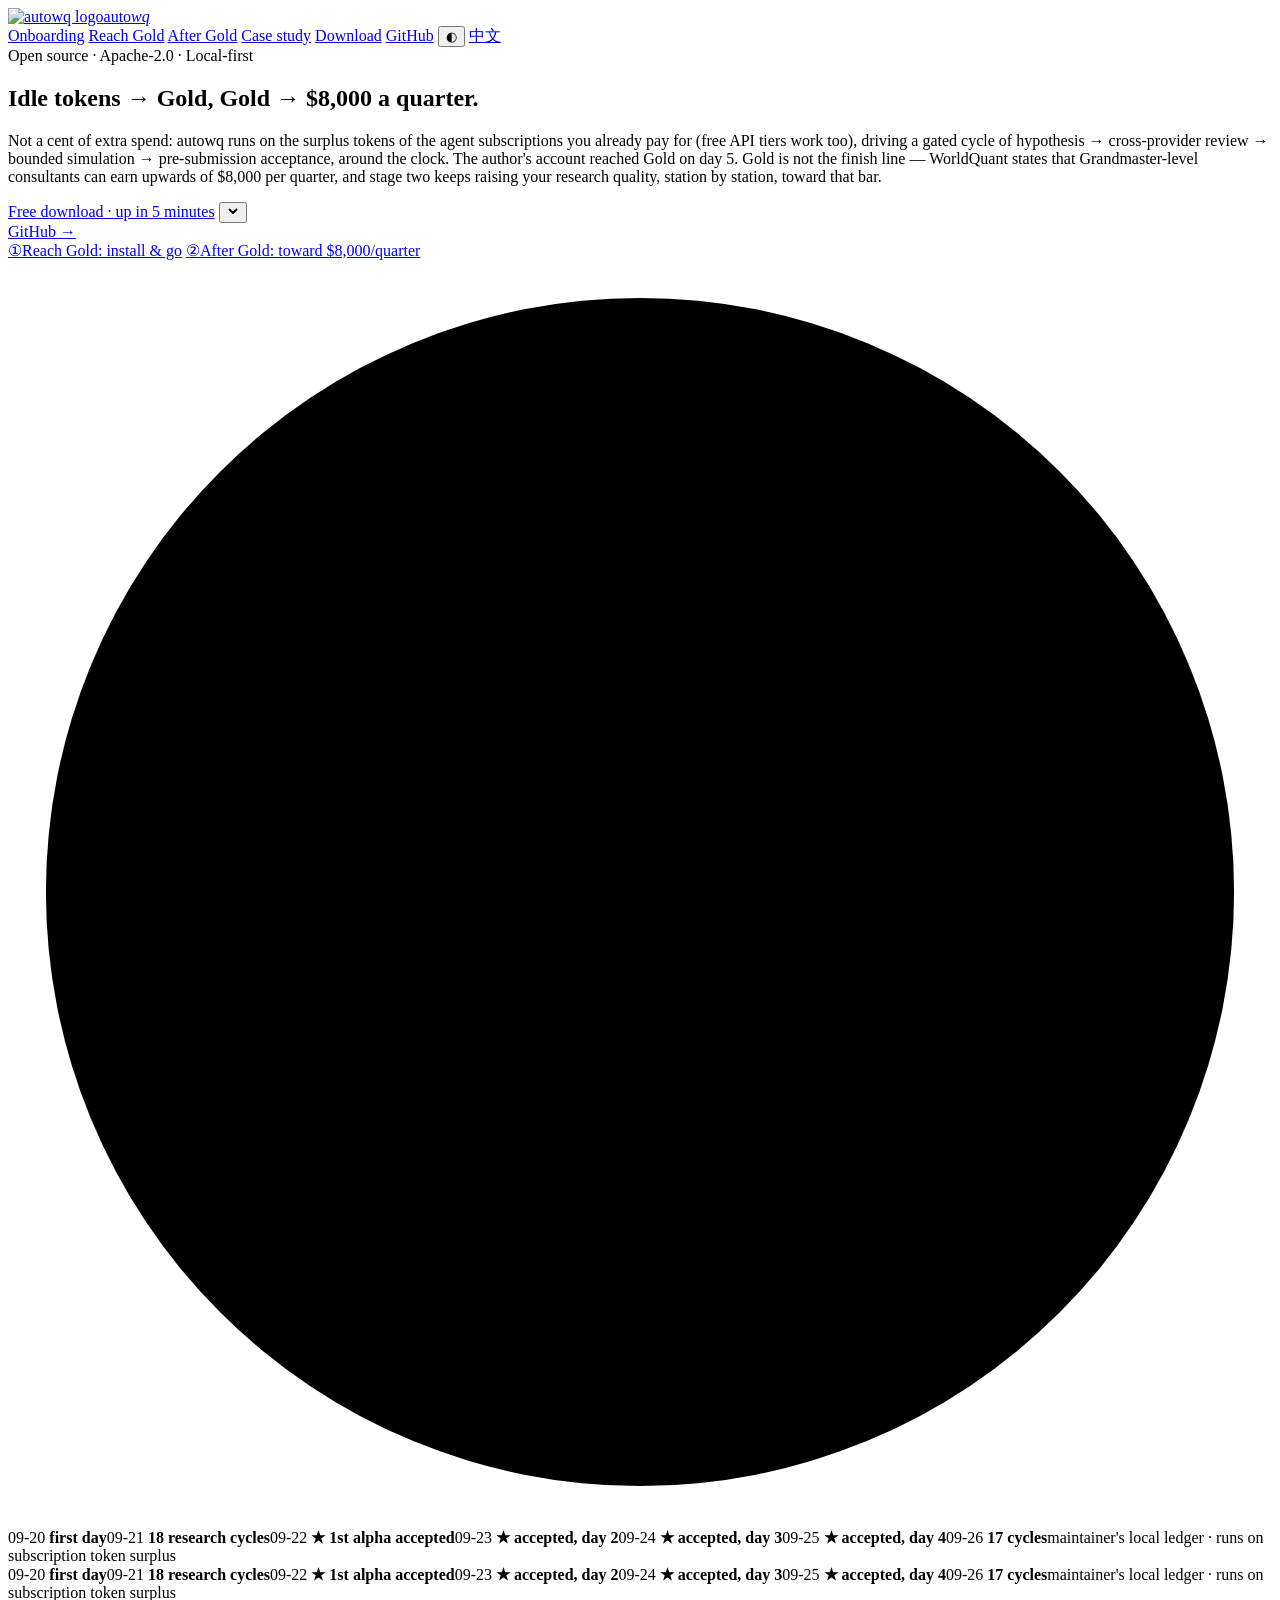
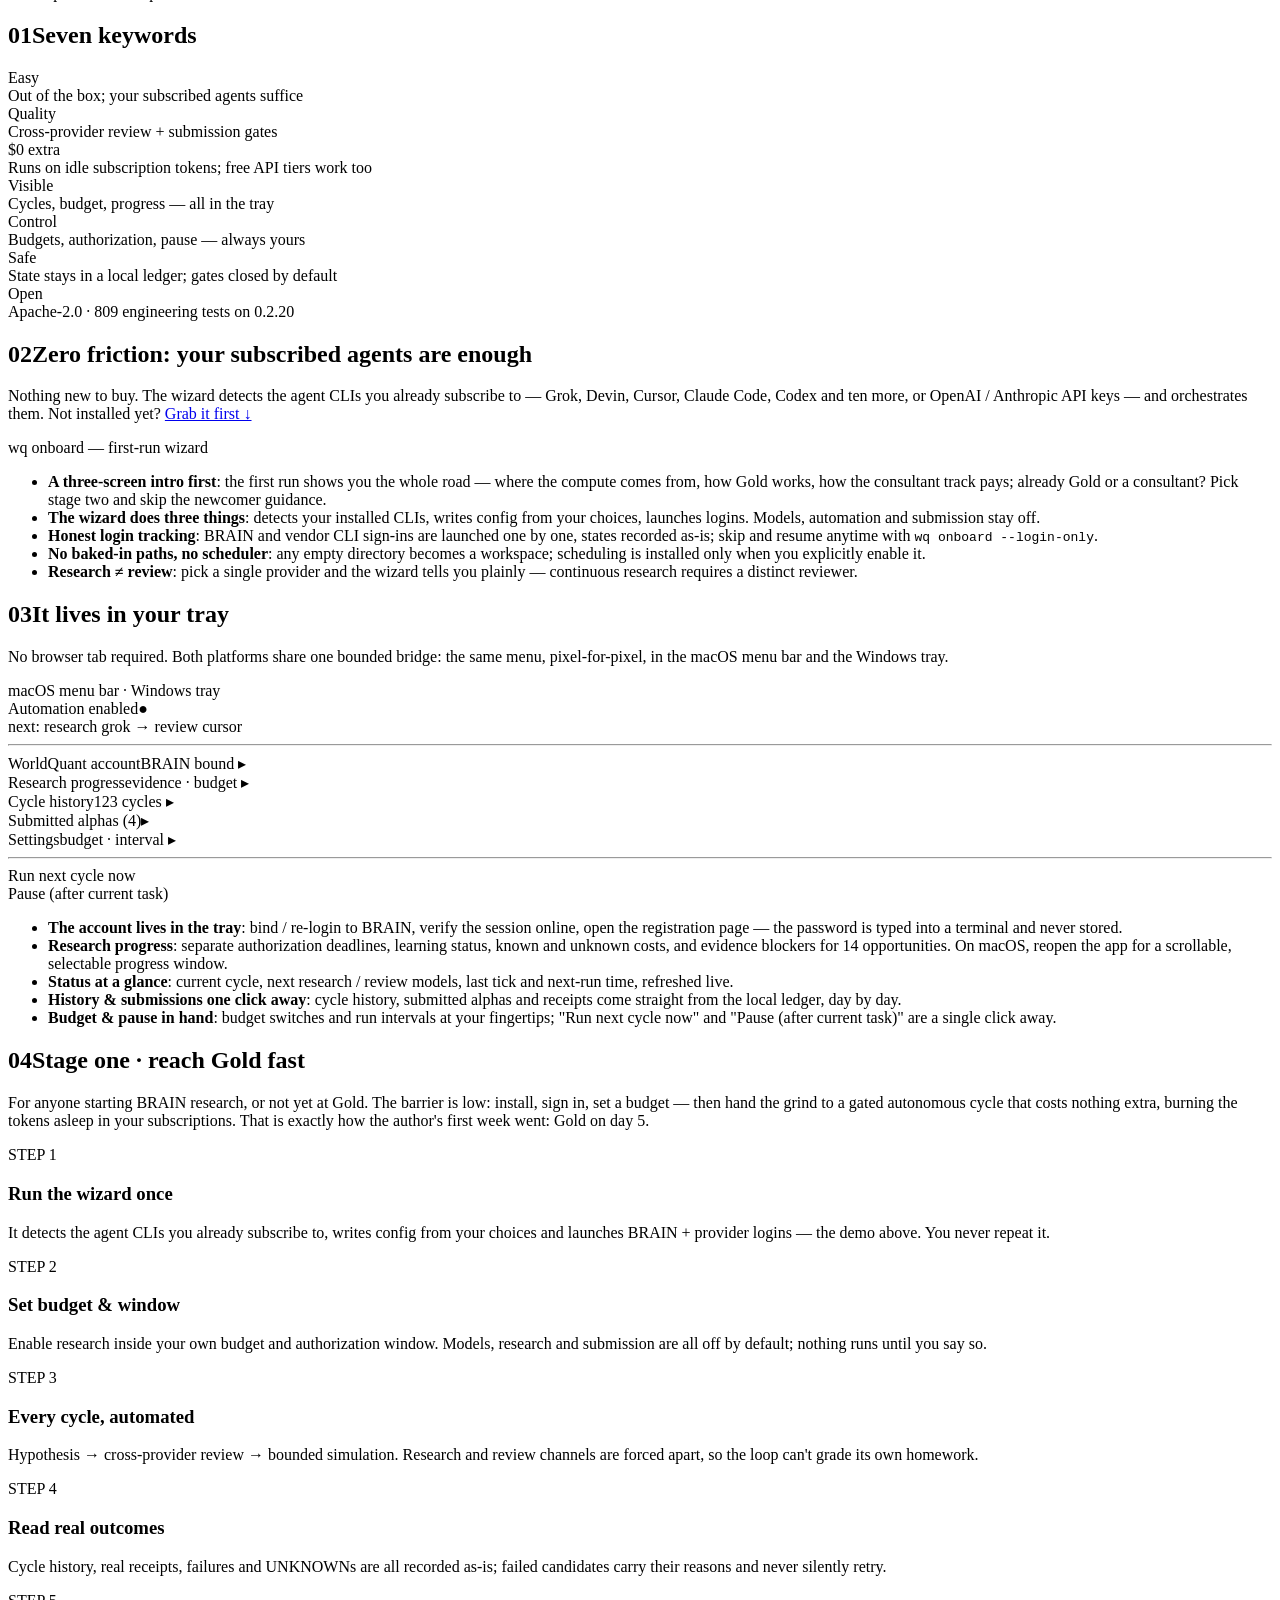
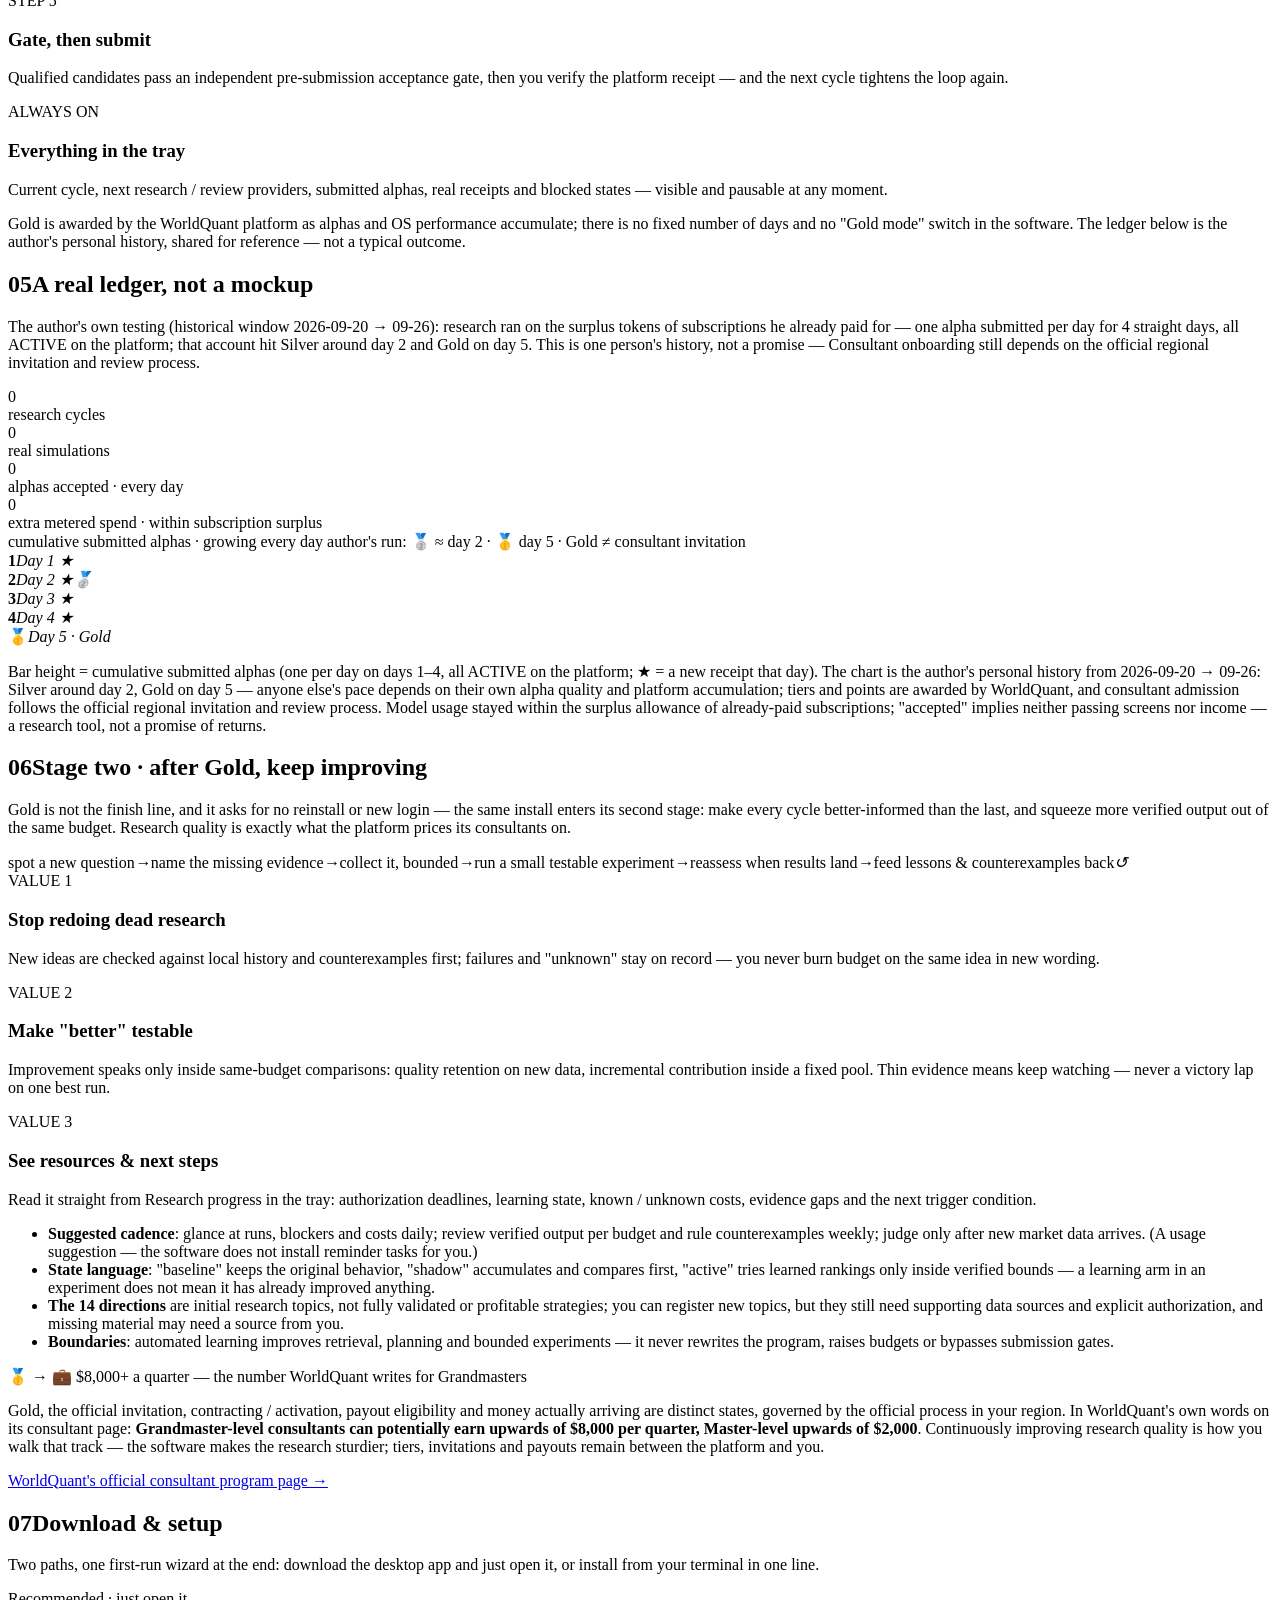
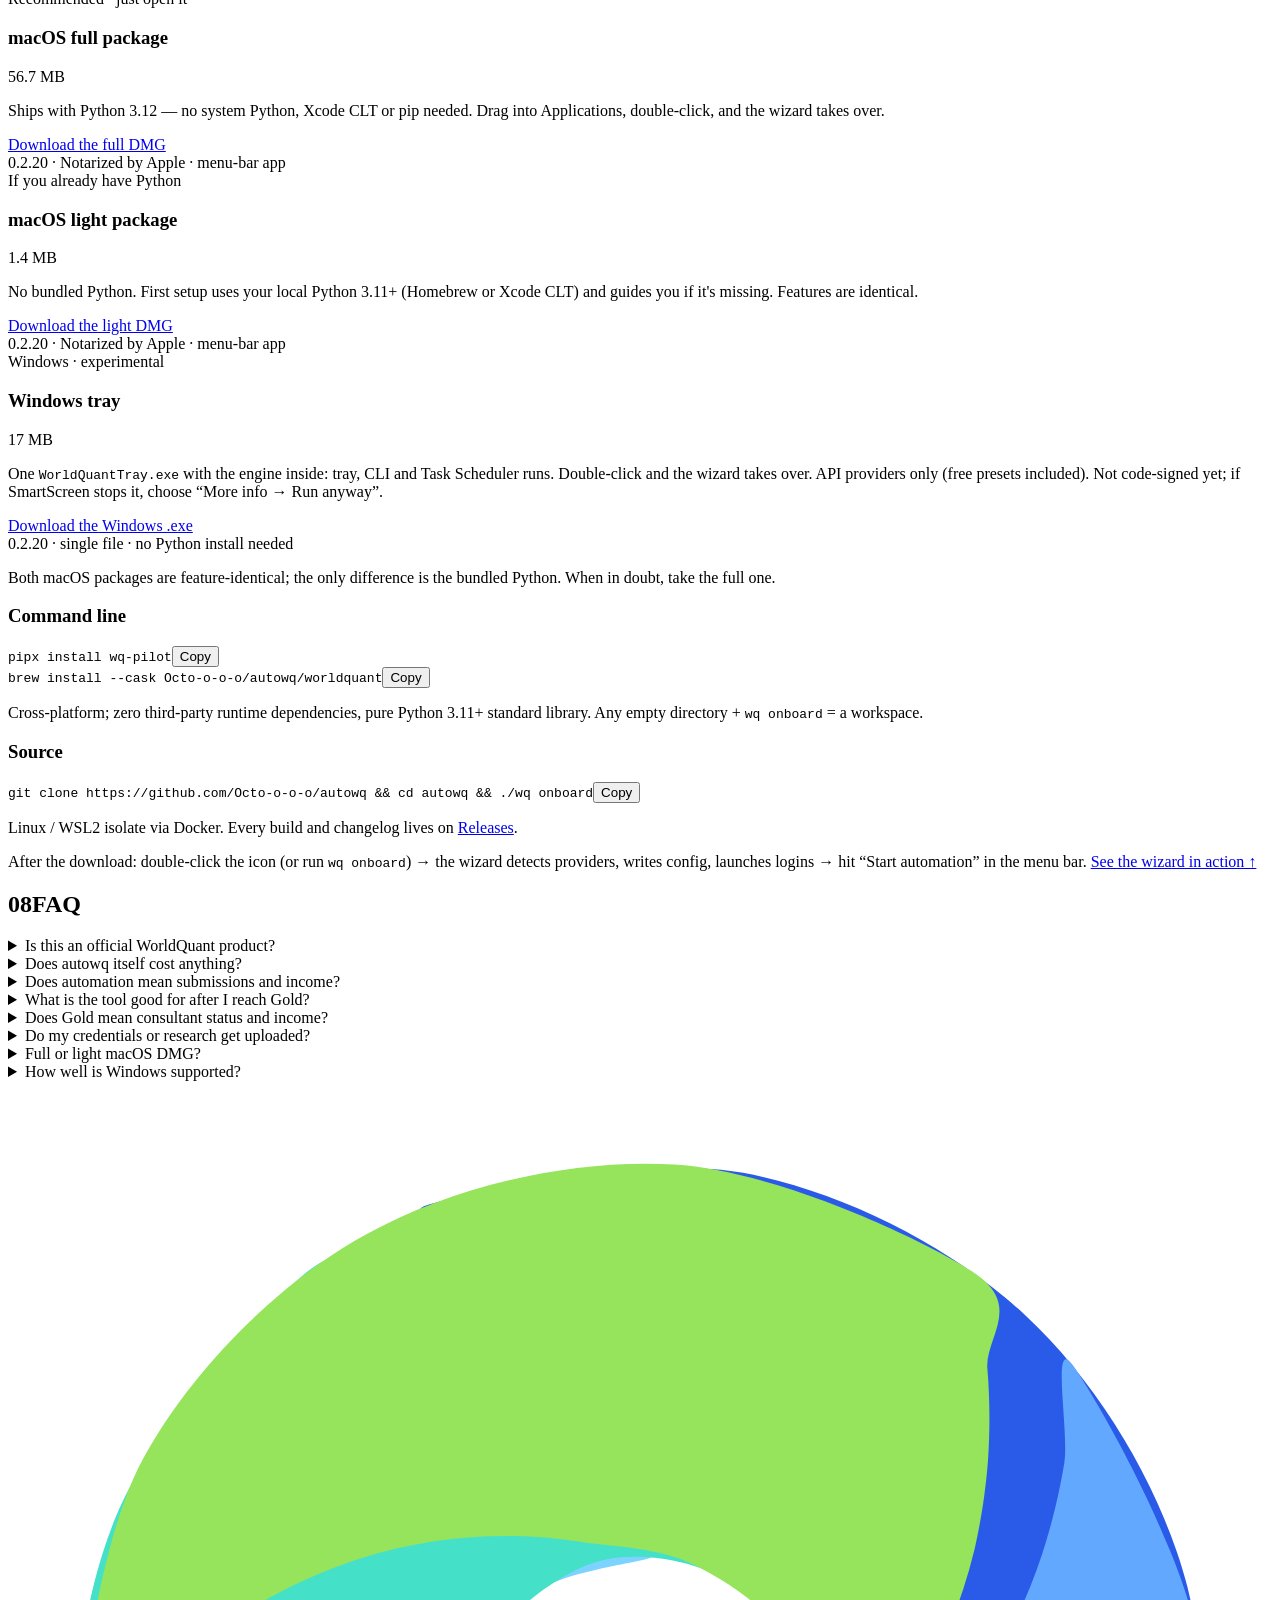
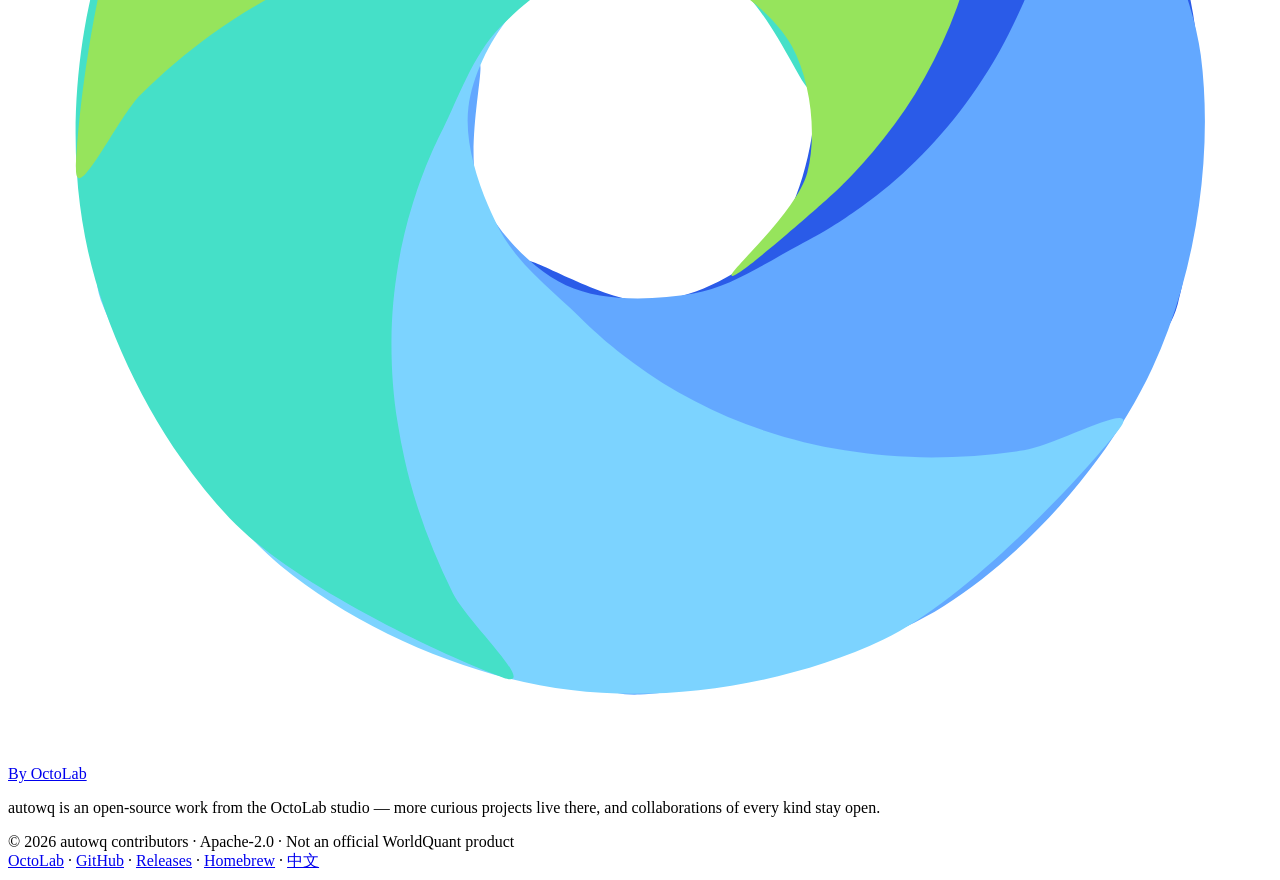
==== commit 6428e62e: "Website 0.2.20: downloads, first-run intro mention, responsive headline polish - Download links and " ====
--- a/website/en/index.html
+++ b/website/en/index.html
@@ -41,7 +41,7 @@
       "name": "autowq",
       "applicationCategory": "DeveloperApplication",
       "operatingSystem": "macOS, Windows, Linux",
-      "softwareVersion": "0.2.19",
+      "softwareVersion": "0.2.20",
       "isAccessibleForFree": true,
       "offers": { "@type": "Offer", "price": "0", "priceCurrency": "USD" },
       "license": "https://www.apache.org/licenses/LICENSE-2.0",
@@ -99,8 +99,8 @@
 <div class="wrap">
 <section class="hero">
   <div>
-    <div class="kicker">Open source · Apache-2.0 · Local-first</div>
-    <h1>Idle tokens → <span class="amber">Gold</span>,<br>Gold → $8,000 a quarter.</h1>
+    <div class="kicker"><span class="keep">Open source</span> · <span class="keep">Apache-2.0</span> · <span class="keep">Local-first</span></div>
+    <h1><span class="keep">Idle tokens → <span class="amber">Gold</span>,</span> <span class="keep">Gold → $8,000 a quarter.</span></h1>
     <p class="sub">Not a cent of extra spend: autowq runs on the surplus tokens of the agent subscriptions you already pay for (free API tiers work too), driving a gated cycle of hypothesis → cross-provider review → bounded simulation → pre-submission acceptance, around the clock. The author's account reached Gold on day 5. Gold is not the finish line — WorldQuant states that Grandmaster-level consultants can earn upwards of $8,000 per quarter, and stage two keeps raising your research quality, station by station, toward that bar.</p>
     <div class="cta">
       <div class="cta-dl">
@@ -110,9 +110,9 @@
         </button>
         <div class="cta-menu" id="heroMenu" role="menu" aria-label="Download options" hidden>
           <div class="cm-head">Desktop · just open it</div>
-          <a role="menuitem" href="https://github.com/Octo-o-o-o/autowq/releases/download/macos-v0.2.19/WorldQuant-0.2.19.dmg" data-os="macos"><span class="cm-l">macOS full package</span><span class="cm-r">DMG · 56.7 MB</span></a>
-          <a role="menuitem" href="https://github.com/Octo-o-o-o/autowq/releases/download/macos-v0.2.19/WorldQuant-0.2.19-light.dmg"><span class="cm-l">macOS light package</span><span class="cm-r">DMG · 1.4 MB</span></a>
-          <a role="menuitem" href="https://github.com/Octo-o-o-o/autowq/releases/download/v0.2.18/WorldQuantTray.exe" data-os="windows"><span class="cm-l">Windows tray</span><span class="cm-r">.exe · experimental</span></a>
+          <a role="menuitem" href="https://github.com/Octo-o-o-o/autowq/releases/download/v0.2.20/WorldQuant-0.2.20.dmg" data-os="macos"><span class="cm-l">macOS full package</span><span class="cm-r">DMG · 56.7 MB</span></a>
+          <a role="menuitem" href="https://github.com/Octo-o-o-o/autowq/releases/download/v0.2.20/WorldQuant-0.2.20-light.dmg"><span class="cm-l">macOS light package</span><span class="cm-r">DMG · 1.4 MB</span></a>
+          <a role="menuitem" href="https://github.com/Octo-o-o-o/autowq/releases/download/v0.2.20/WorldQuantTray.exe" data-os="windows"><span class="cm-l">Windows tray</span><span class="cm-r">.exe · experimental</span></a>
           <hr>
           <div class="cm-head">Developers</div>
           <button role="menuitem" type="button" data-cmd="pipx install wq-pilot"><span class="cm-l">Command line</span><span class="cm-r">pipx install wq-pilot</span></button>
@@ -155,7 +155,7 @@
     <div class="pillar"><div class="k">Visible</div><div class="d">Cycles, budget, progress — all in the tray</div></div>
     <div class="pillar"><div class="k">Control</div><div class="d">Budgets, authorization, pause — always yours</div></div>
     <div class="pillar"><div class="k">Safe</div><div class="d">State stays in a local ledger; gates closed by default</div></div>
-    <div class="pillar"><div class="k">Open</div><div class="d">Apache-2.0 · 804 engineering tests on 0.2.19</div></div>
+    <div class="pillar"><div class="k">Open</div><div class="d">Apache-2.0 · 809 engineering tests on 0.2.20</div></div>
   </div>
 </section>
 
@@ -168,6 +168,7 @@
       <pre id="typewriter"></pre>
     </div>
     <ul class="bullets rise">
+      <li><b>A three-screen intro first</b>: the first run shows you the whole road — where the compute comes from, how Gold works, how the consultant track pays; already Gold or a consultant? Pick stage two and skip the newcomer guidance.</li>
       <li><b>The wizard does three things</b>: detects your installed CLIs, writes config from your choices, launches logins. Models, automation and submission stay off.</li>
       <li><b>Honest login tracking</b>: BRAIN and vendor CLI sign-ins are launched one by one, states recorded as-is; skip and resume anytime with <code>wq onboard --login-only</code>.</li>
       <li><b>No baked-in paths, no scheduler</b>: any empty directory becomes a workspace; scheduling is installed only when you explicitly enable it.</li>
@@ -280,24 +281,24 @@
       <h3>macOS full package</h3>
       <div class="dl-size">56.7 <span>MB</span></div>
       <p>Ships with Python 3.12 — no system Python, Xcode CLT or pip needed. Drag into Applications, double-click, and the wizard takes over.</p>
-      <a class="btn primary dl-btn" href="https://github.com/Octo-o-o-o/autowq/releases/download/macos-v0.2.19/WorldQuant-0.2.19.dmg" target="_blank" rel="noopener">Download the full DMG</a>
-      <div class="dl-meta">0.2.19 · Notarized by Apple · menu-bar app</div>
+      <a class="btn primary dl-btn" href="https://github.com/Octo-o-o-o/autowq/releases/download/v0.2.20/WorldQuant-0.2.20.dmg" target="_blank" rel="noopener">Download the full DMG</a>
+      <div class="dl-meta">0.2.20 · Notarized by Apple · menu-bar app</div>
     </div>
     <div class="dl-card" data-os="macos">
       <div class="dl-tag">If you already have Python</div>
       <h3>macOS light package</h3>
       <div class="dl-size">1.4 <span>MB</span></div>
       <p>No bundled Python. First setup uses your local Python 3.11+ (Homebrew or Xcode CLT) and guides you if it's missing. Features are identical.</p>
-      <a class="btn dl-btn" href="https://github.com/Octo-o-o-o/autowq/releases/download/macos-v0.2.19/WorldQuant-0.2.19-light.dmg" target="_blank" rel="noopener">Download the light DMG</a>
-      <div class="dl-meta">0.2.19 · Notarized by Apple · menu-bar app</div>
+      <a class="btn dl-btn" href="https://github.com/Octo-o-o-o/autowq/releases/download/v0.2.20/WorldQuant-0.2.20-light.dmg" target="_blank" rel="noopener">Download the light DMG</a>
+      <div class="dl-meta">0.2.20 · Notarized by Apple · menu-bar app</div>
     </div>
     <div class="dl-card" data-os="windows">
       <div class="dl-tag">Windows · experimental</div>
       <h3>Windows tray</h3>
       <div class="dl-size">17 <span>MB</span></div>
       <p>One <code>WorldQuantTray.exe</code> with the engine inside: tray, CLI and Task Scheduler runs. Double-click and the wizard takes over. API providers only (free presets included). Not code-signed yet; if SmartScreen stops it, choose “More info → Run anyway”.</p>
-      <a class="btn dl-btn" href="https://github.com/Octo-o-o-o/autowq/releases/download/v0.2.18/WorldQuantTray.exe">Download the Windows .exe</a>
-      <div class="dl-meta">0.2.18 · single file · no Python install needed</div>
+      <a class="btn dl-btn" href="https://github.com/Octo-o-o-o/autowq/releases/download/v0.2.20/WorldQuantTray.exe">Download the Windows .exe</a>
+      <div class="dl-meta">0.2.20 · single file · no Python install needed</div>
     </div>
   </div>
   <p class="dl-choose">Both macOS packages are feature-identical; the only difference is the bundled Python. When in doubt, take the full one.</p>
@@ -324,7 +325,7 @@
   <details><summary>Is this an official WorldQuant product?</summary><p>No. autowq is an independent open-source project (Apache-2.0), unaffiliated with WorldQuant; BRAIN trademarks, platform and data belong to their owners.</p></details>
   <details><summary>Does autowq itself cost anything?</summary><p>No — it's free and open source. It orchestrates your own model subscriptions / API keys and your own BRAIN account; those costs are between you and the vendors. The wizard never starts paid inference. Without a subscription you can start on official free API tiers (<code>wq providers free</code>: Gemini, OpenRouter, BigModel, SiliconFlow and more); an exhausted quota pauses and resumes automatically.</p></details>
   <details><summary>Does automation mean submissions and income?</summary><p>No. Passing screens, accepted submissions, consultant eligibility and actual payouts are four different states, and submission has its own acceptance gates.</p></details>
-  <details><summary>What is the tool good for after I reach Gold?</summary><p>Enter <a href="#after-gold">stage two</a>: the continuous-research framework turns your local history into verifiable next-step suggestions — new ideas are checked against past results and counterexamples, improvements are compared under the same budget, and authorization, costs, evidence gaps and the next trigger are all visible in Research progress. No reinstall, no re-initialization.</p></details>
+  <details><summary>What is the tool good for after I reach Gold?</summary><p>Enter <a href="#after-gold">stage two</a>: the continuous-research framework turns your local history into verifiable next-step suggestions — new ideas are checked against past results and counterexamples, improvements are compared under the same budget, and authorization, costs, evidence gaps and the next trigger are all visible in Research progress. No reinstall, no re-initialization — on the first run, just pick “I am already Gold / a consultant” at the starting-point screen and go straight to the continuous-research setup.</p></details>
   <details><summary>Does Gold mean consultant status and income?</summary><p>No. Gold is a platform tier; becoming a consultant requires an official invitation, contracting and activation; payout eligibility and actual payouts are further states, governed by the official process in your region. <a href="https://worldquantbrain.com/consultant" target="_blank" rel="noopener">WorldQuant's consultant page</a> states that Grandmaster-level consultants can potentially earn upwards of $8,000 per quarter — that is the platform's incentive structure, not a promise made by this software.</p></details>
   <details><summary>Do my credentials or research get uploaded?</summary><p>No. All state lives in a local SQLite ledger; exports exclude cookies, passwords and task inputs; model calls go only to providers you explicitly select.</p></details>
   <details><summary>Full or light macOS DMG?</summary><p>Both are notarized and install by dragging into Applications. The features match. The full DMG includes Python and opens ready to use. The light DMG is only the menu and the engine; first setup looks for Python 3.11+ on the machine, and the prompt tells you to install Xcode Command Line Tools if it is missing. Check for Updates opens the full DMG.</p></details>
@@ -354,6 +355,8 @@
   { text: '$ brew install --cask Octo-o-o-o/autowq/worldquant', cls: 'w', pause: 500 },
   { text: '# double-click the icon; the wizard takes over — or anywhere:', cls: 'c', fast: true, pause: 350 },
   { text: '$ wq onboard', cls: 'w', pause: 500 },
+  { text: '● first-run intro: idle tokens → Gold → consultant (o = WorldQuant)', cls: 'p_g', fast: true, pause: 500 },
+  { text: 'where do you start? ① fresh  ② already Gold/consultant ⏎', cls: 'w', pause: 450 },
   { text: 'host CLIs detected: grok ✓  devin ✓  cursor ✓  claude ✓  codex ✓', cls: 'c', fast: true, pause: 400 },
   { text: 'providers: grok,cursor', cls: 'w', pause: 350 },
   { text: 'research [grok] ⏎    review [cursor] ⏎', cls: 'w', pause: 500 },
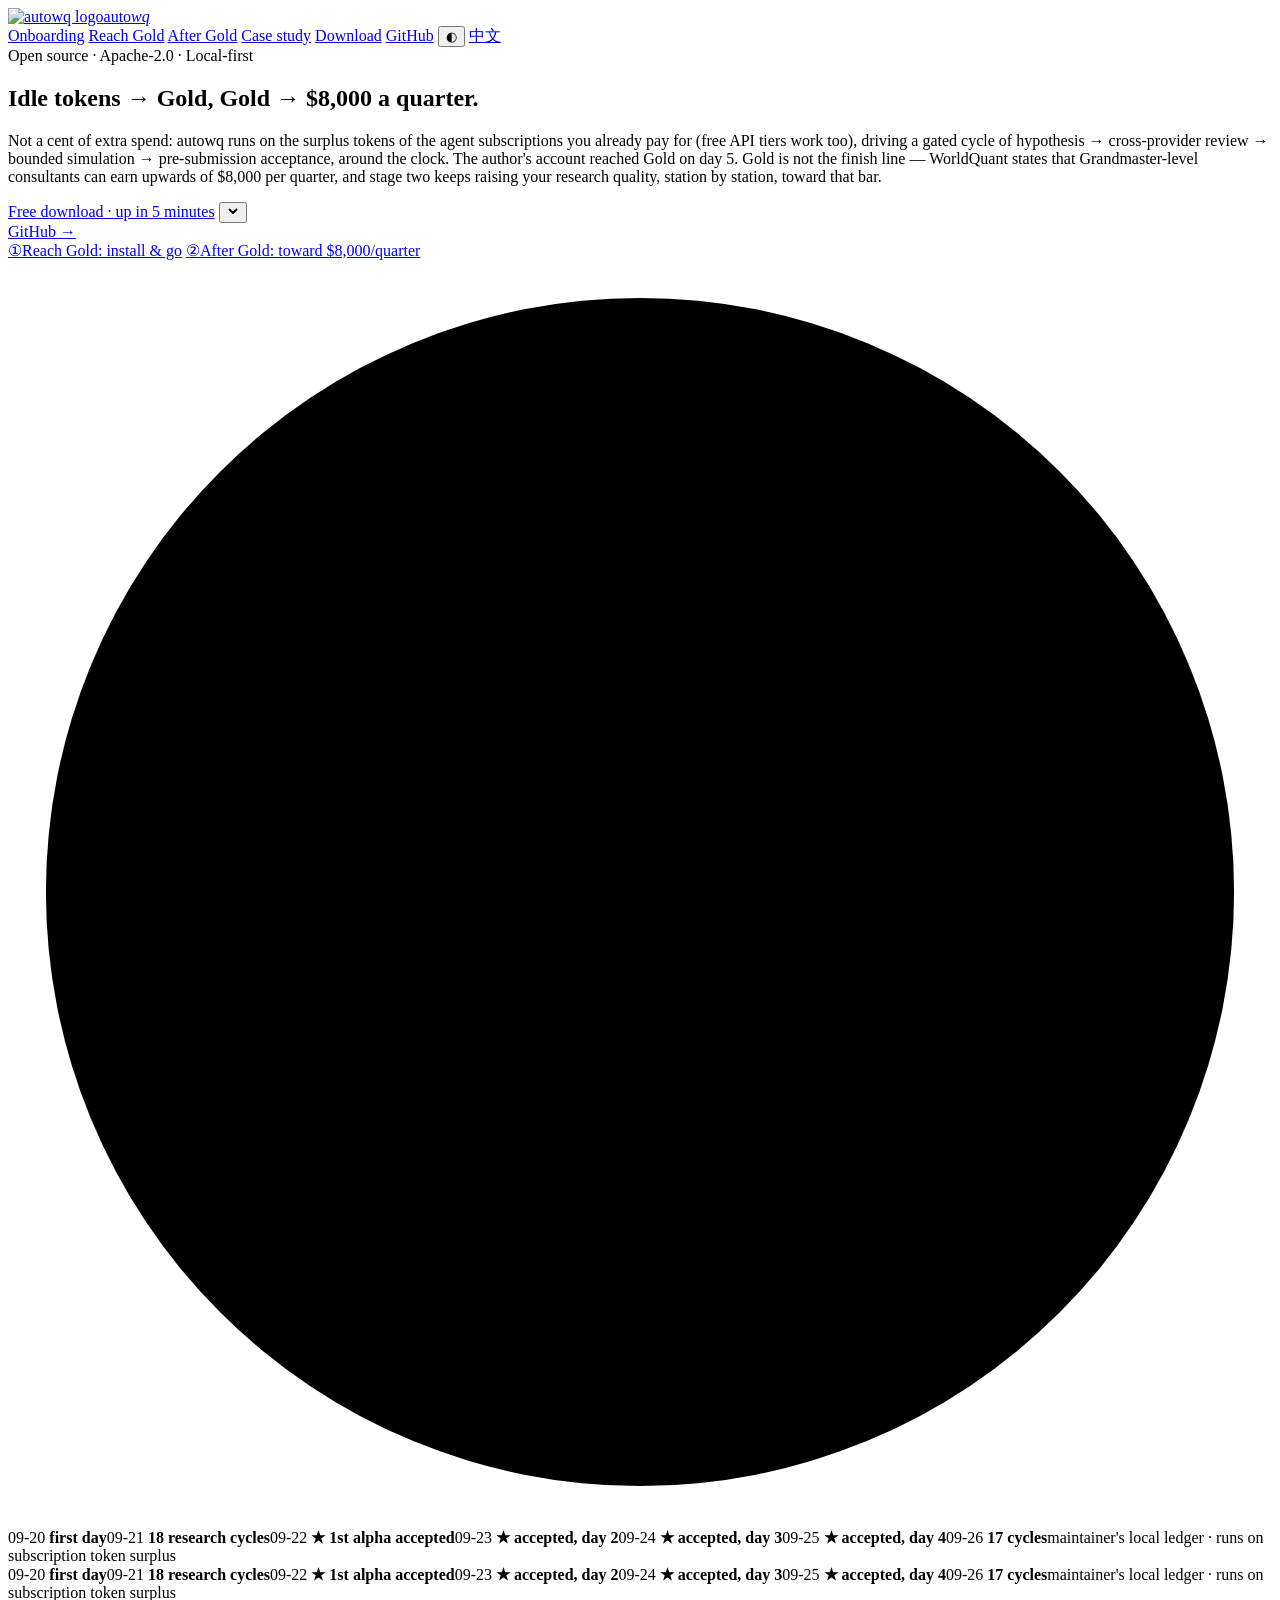
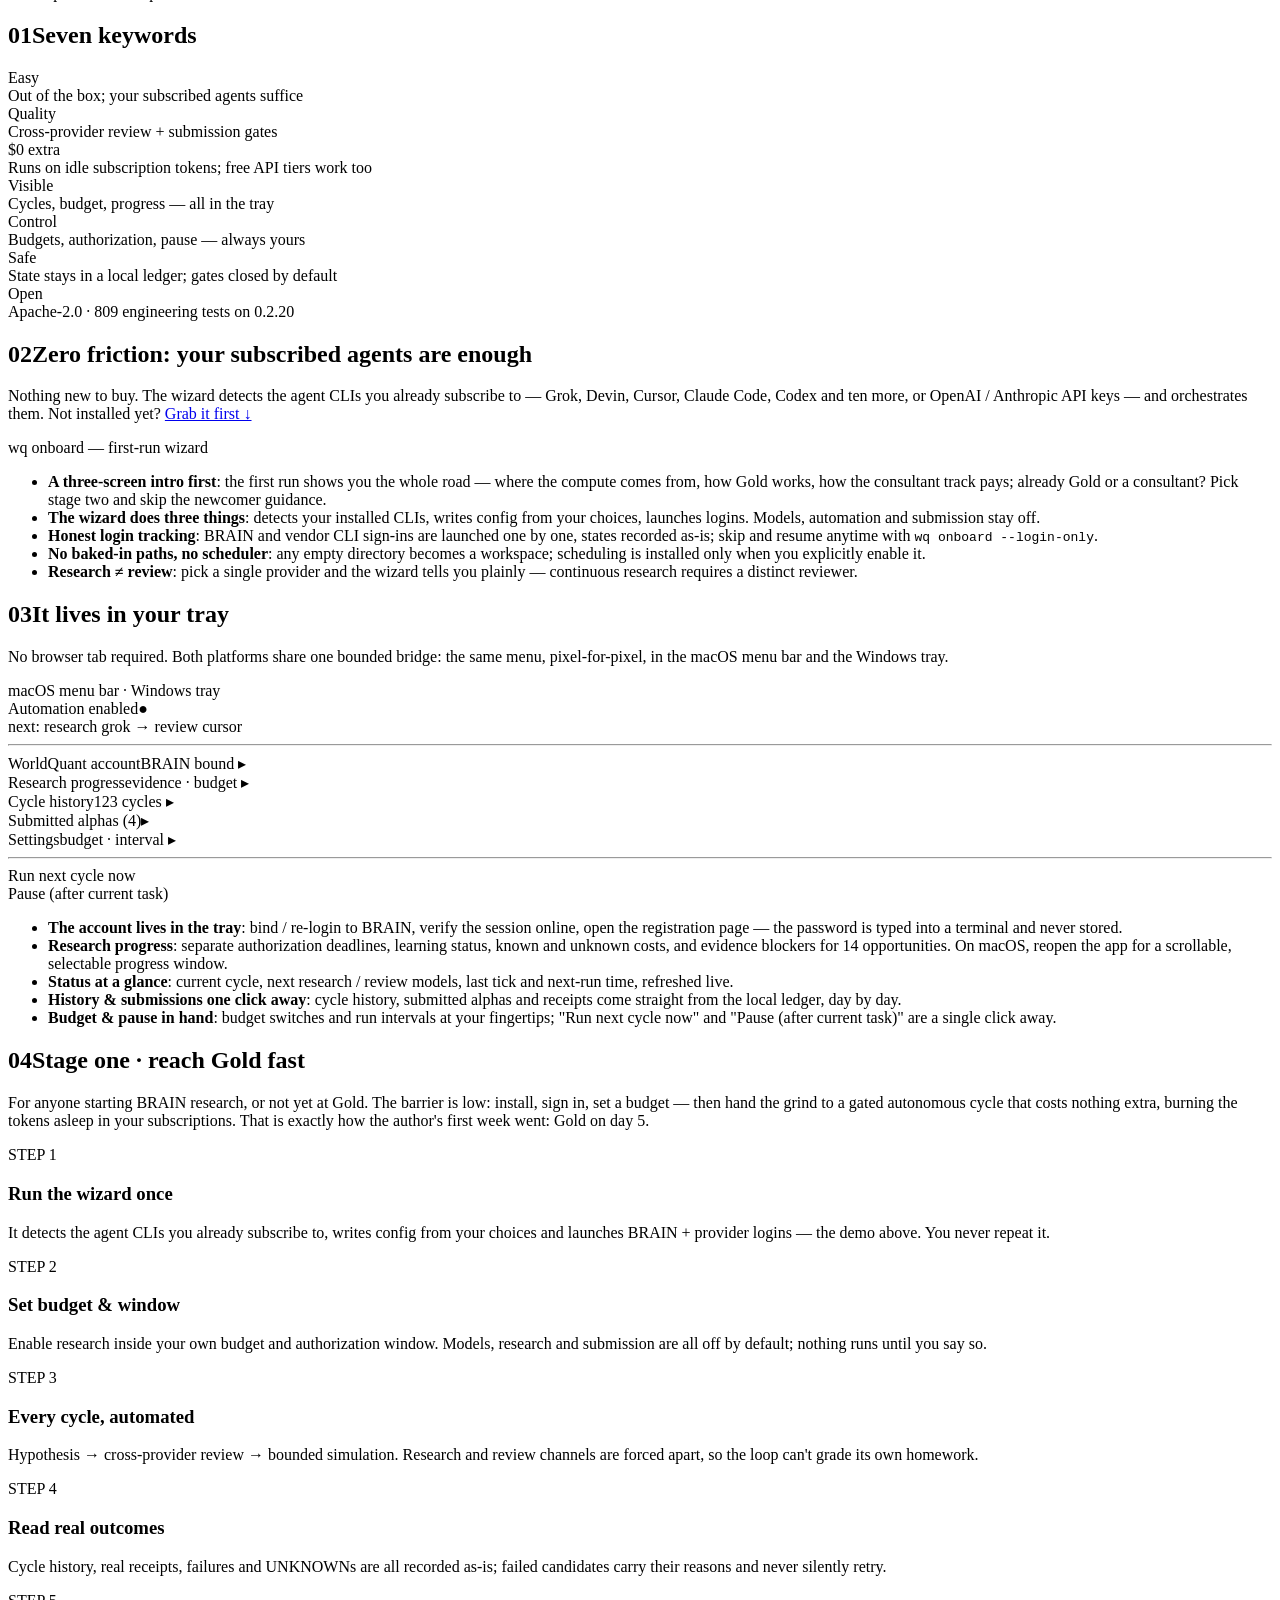
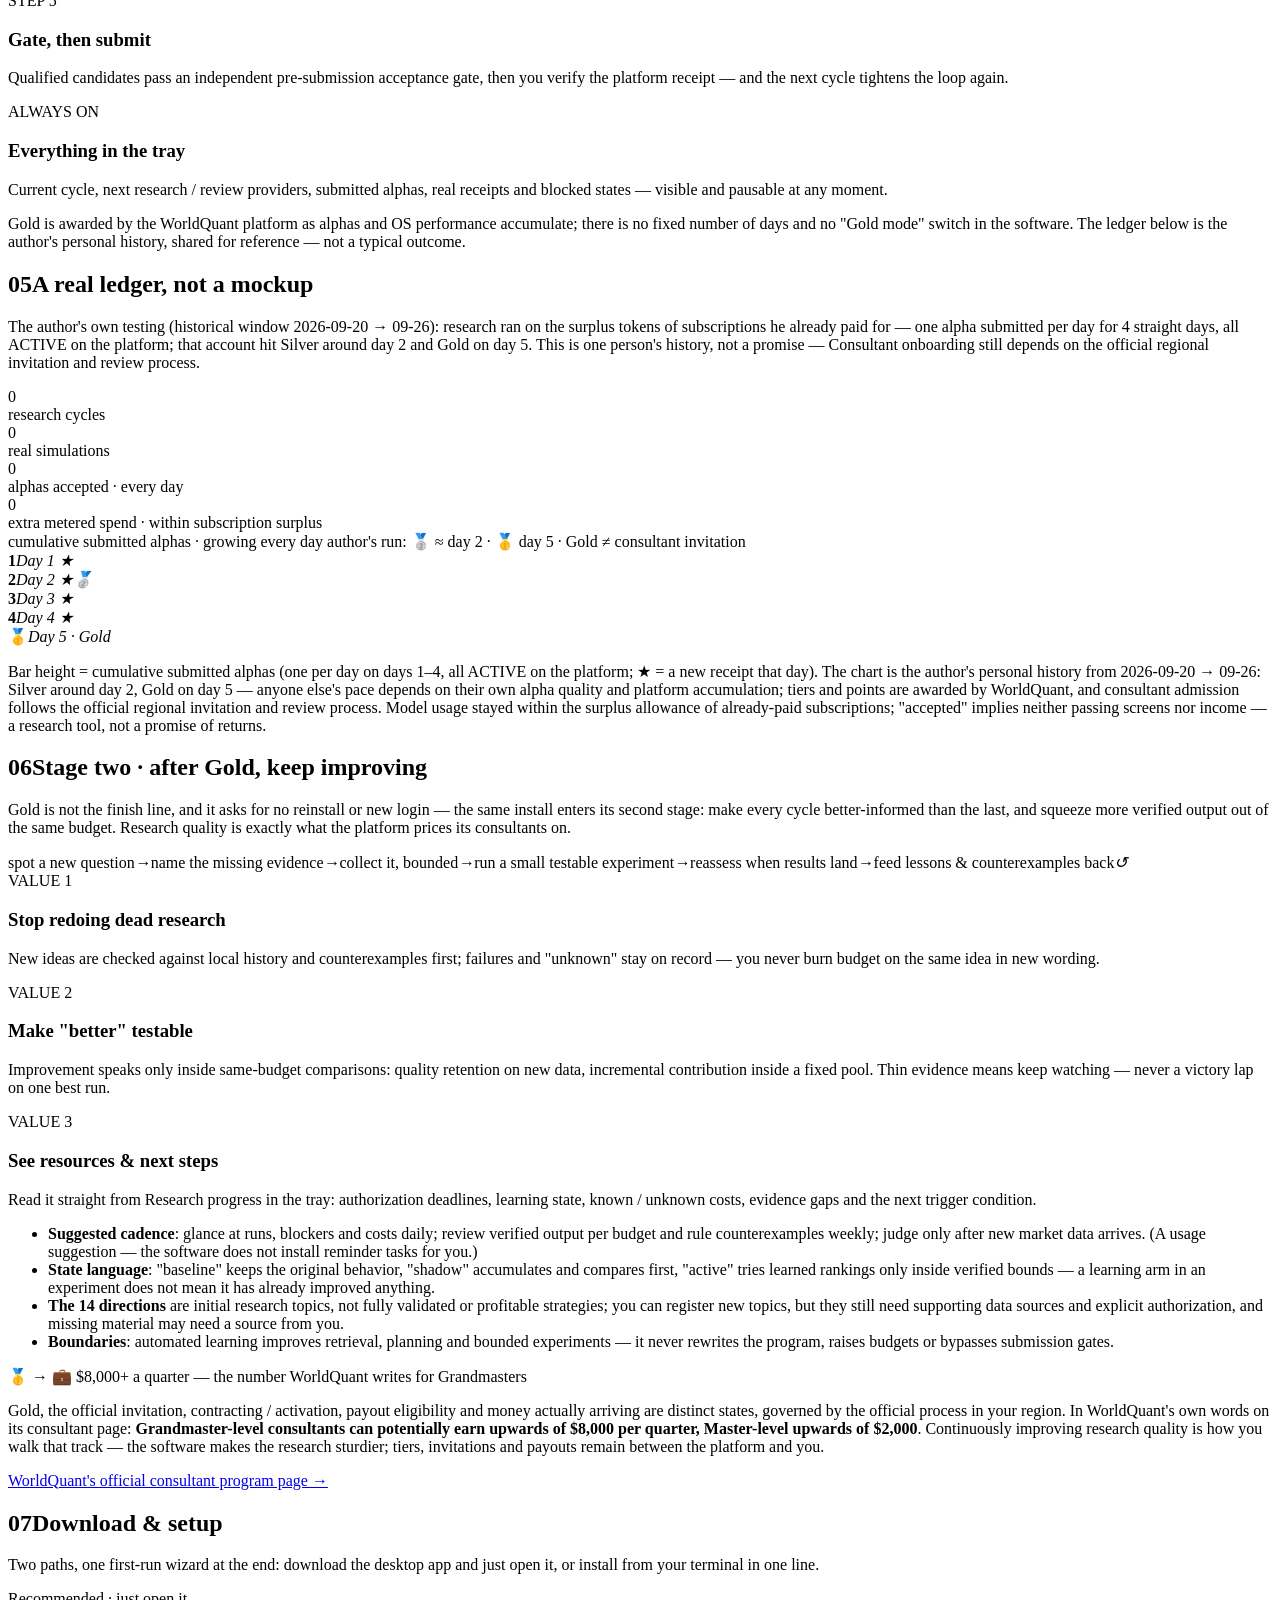
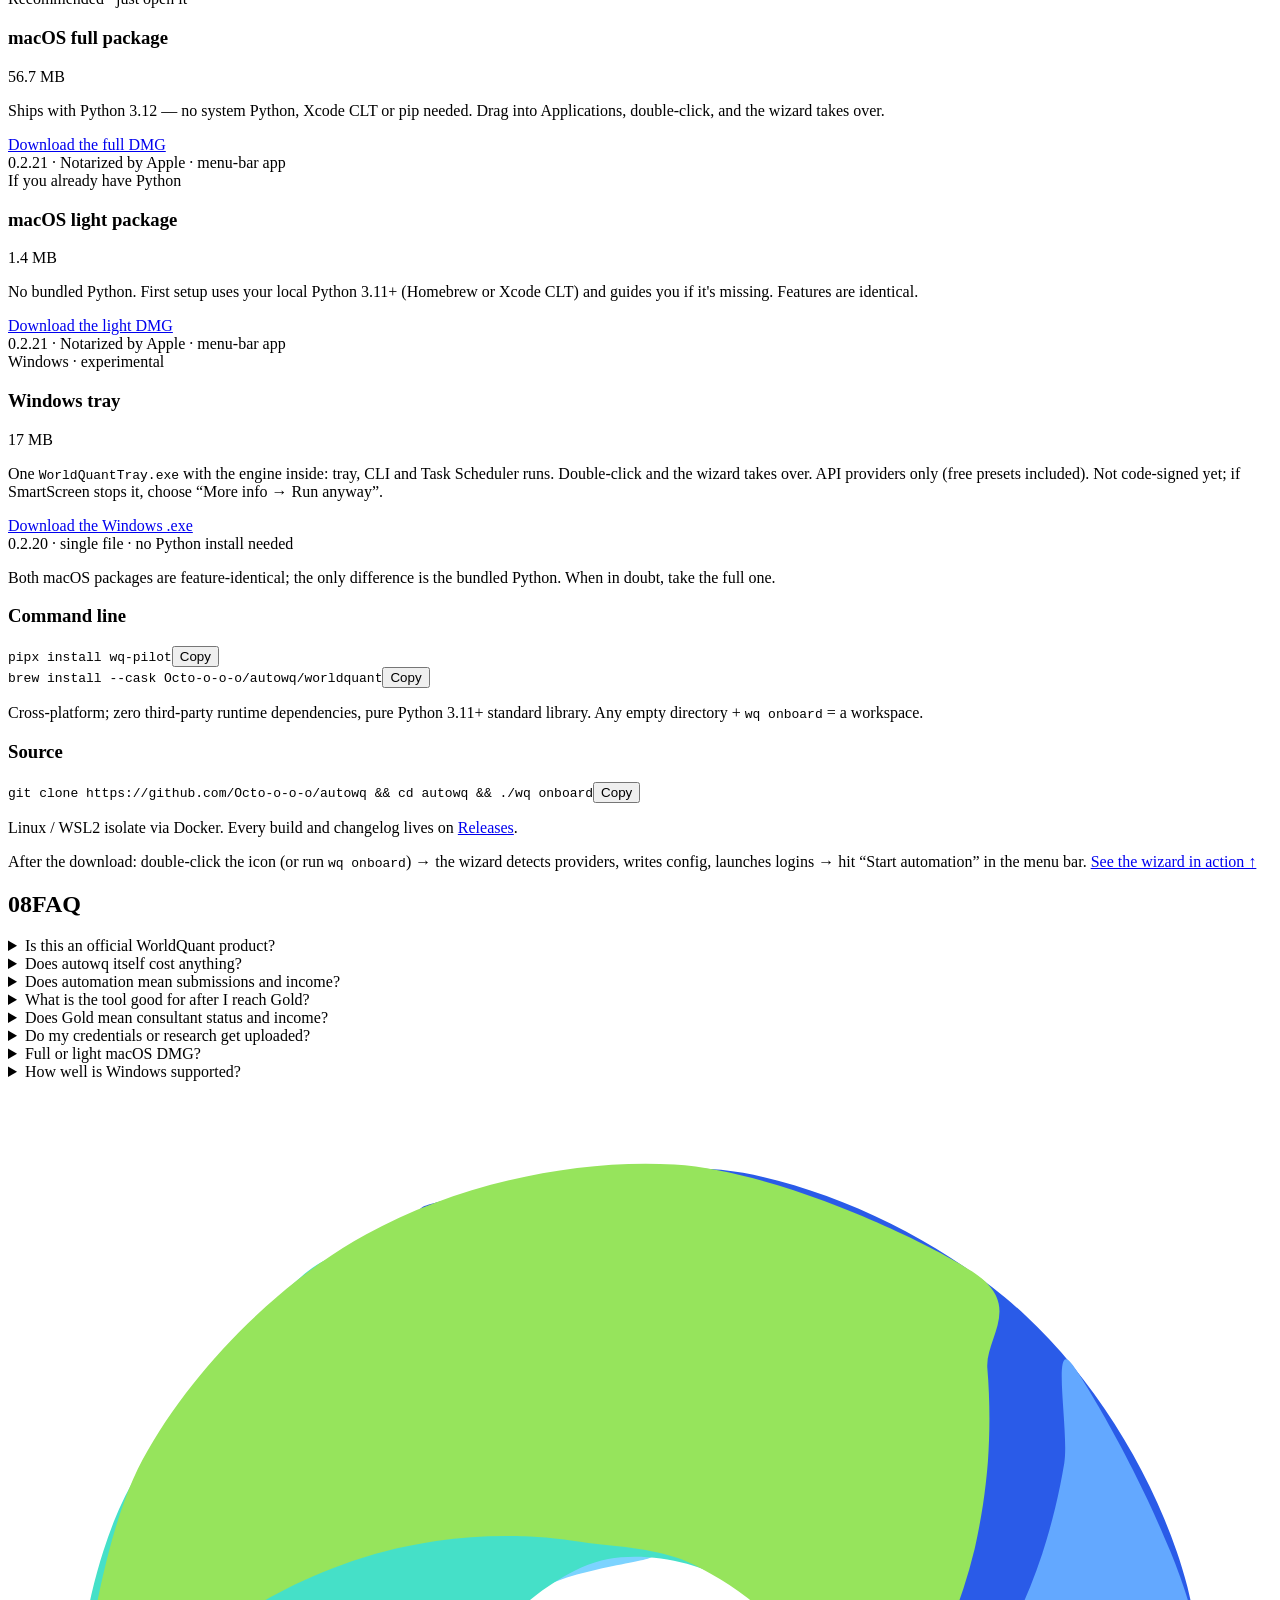
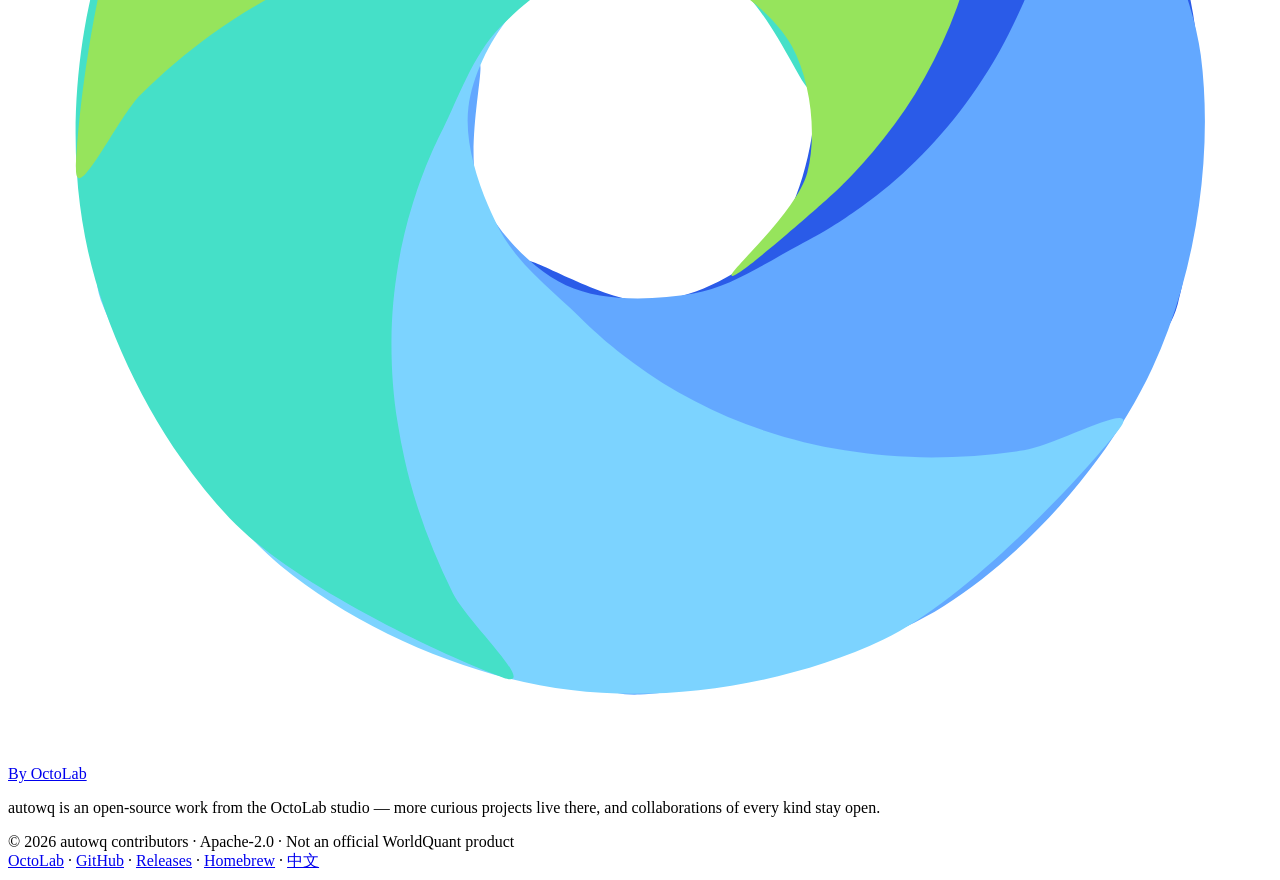
==== commit f9add3a4: "Website 0.2.21: macOS downloads to notarized macos-v0.2.21 packages" ====
--- a/website/en/index.html
+++ b/website/en/index.html
@@ -41,7 +41,7 @@
       "name": "autowq",
       "applicationCategory": "DeveloperApplication",
       "operatingSystem": "macOS, Windows, Linux",
-      "softwareVersion": "0.2.20",
+      "softwareVersion": "0.2.21",
       "isAccessibleForFree": true,
       "offers": { "@type": "Offer", "price": "0", "priceCurrency": "USD" },
       "license": "https://www.apache.org/licenses/LICENSE-2.0",
@@ -110,8 +110,8 @@
         </button>
         <div class="cta-menu" id="heroMenu" role="menu" aria-label="Download options" hidden>
           <div class="cm-head">Desktop · just open it</div>
-          <a role="menuitem" href="https://github.com/Octo-o-o-o/autowq/releases/download/v0.2.20/WorldQuant-0.2.20.dmg" data-os="macos"><span class="cm-l">macOS full package</span><span class="cm-r">DMG · 56.7 MB</span></a>
-          <a role="menuitem" href="https://github.com/Octo-o-o-o/autowq/releases/download/v0.2.20/WorldQuant-0.2.20-light.dmg"><span class="cm-l">macOS light package</span><span class="cm-r">DMG · 1.4 MB</span></a>
+          <a role="menuitem" href="https://github.com/Octo-o-o-o/autowq/releases/download/macos-v0.2.21/WorldQuant-0.2.21.dmg" data-os="macos"><span class="cm-l">macOS full package</span><span class="cm-r">DMG · 56.7 MB</span></a>
+          <a role="menuitem" href="https://github.com/Octo-o-o-o/autowq/releases/download/macos-v0.2.21/WorldQuant-0.2.21-light.dmg"><span class="cm-l">macOS light package</span><span class="cm-r">DMG · 1.4 MB</span></a>
           <a role="menuitem" href="https://github.com/Octo-o-o-o/autowq/releases/download/v0.2.20/WorldQuantTray.exe" data-os="windows"><span class="cm-l">Windows tray</span><span class="cm-r">.exe · experimental</span></a>
           <hr>
           <div class="cm-head">Developers</div>
@@ -281,16 +281,16 @@
       <h3>macOS full package</h3>
       <div class="dl-size">56.7 <span>MB</span></div>
       <p>Ships with Python 3.12 — no system Python, Xcode CLT or pip needed. Drag into Applications, double-click, and the wizard takes over.</p>
-      <a class="btn primary dl-btn" href="https://github.com/Octo-o-o-o/autowq/releases/download/v0.2.20/WorldQuant-0.2.20.dmg" target="_blank" rel="noopener">Download the full DMG</a>
-      <div class="dl-meta">0.2.20 · Notarized by Apple · menu-bar app</div>
+      <a class="btn primary dl-btn" href="https://github.com/Octo-o-o-o/autowq/releases/download/macos-v0.2.21/WorldQuant-0.2.21.dmg" target="_blank" rel="noopener">Download the full DMG</a>
+      <div class="dl-meta">0.2.21 · Notarized by Apple · menu-bar app</div>
     </div>
     <div class="dl-card" data-os="macos">
       <div class="dl-tag">If you already have Python</div>
       <h3>macOS light package</h3>
       <div class="dl-size">1.4 <span>MB</span></div>
       <p>No bundled Python. First setup uses your local Python 3.11+ (Homebrew or Xcode CLT) and guides you if it's missing. Features are identical.</p>
-      <a class="btn dl-btn" href="https://github.com/Octo-o-o-o/autowq/releases/download/v0.2.20/WorldQuant-0.2.20-light.dmg" target="_blank" rel="noopener">Download the light DMG</a>
-      <div class="dl-meta">0.2.20 · Notarized by Apple · menu-bar app</div>
+      <a class="btn dl-btn" href="https://github.com/Octo-o-o-o/autowq/releases/download/macos-v0.2.21/WorldQuant-0.2.21-light.dmg" target="_blank" rel="noopener">Download the light DMG</a>
+      <div class="dl-meta">0.2.21 · Notarized by Apple · menu-bar app</div>
     </div>
     <div class="dl-card" data-os="windows">
       <div class="dl-tag">Windows · experimental</div>
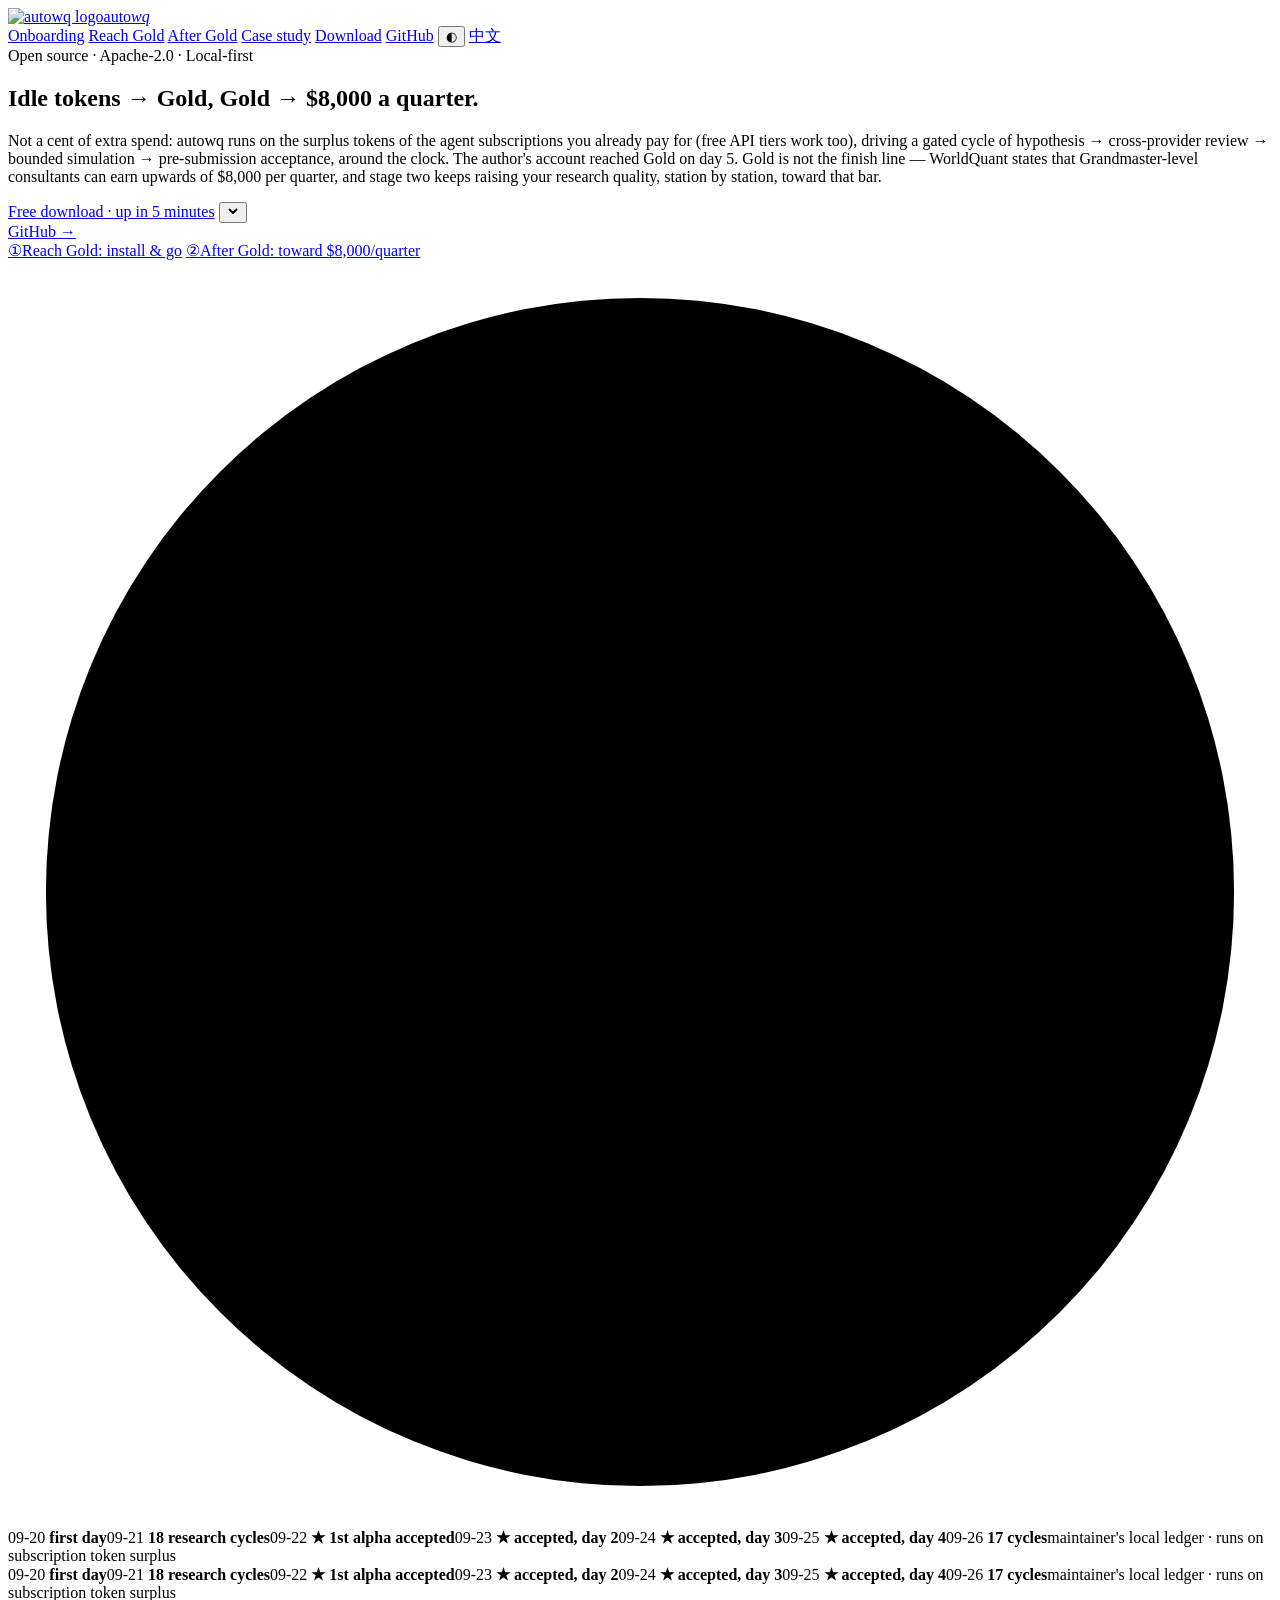
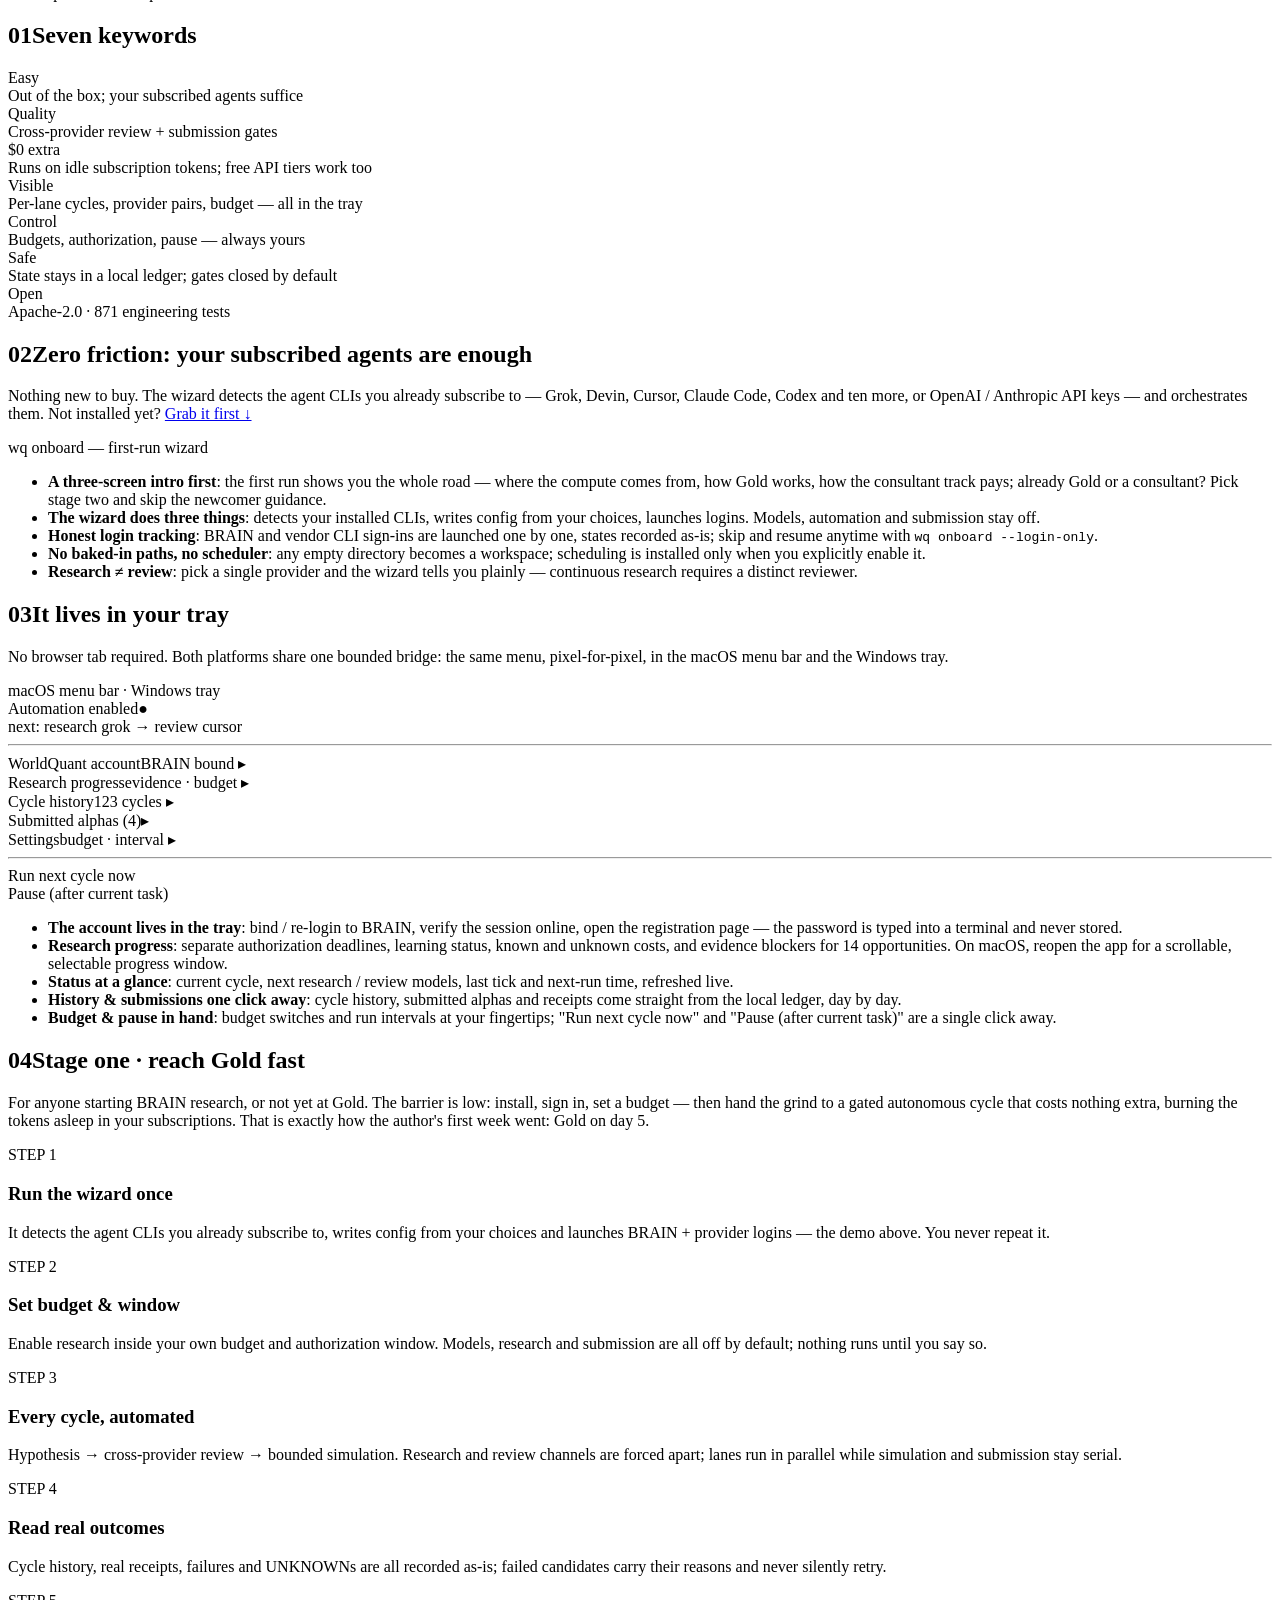
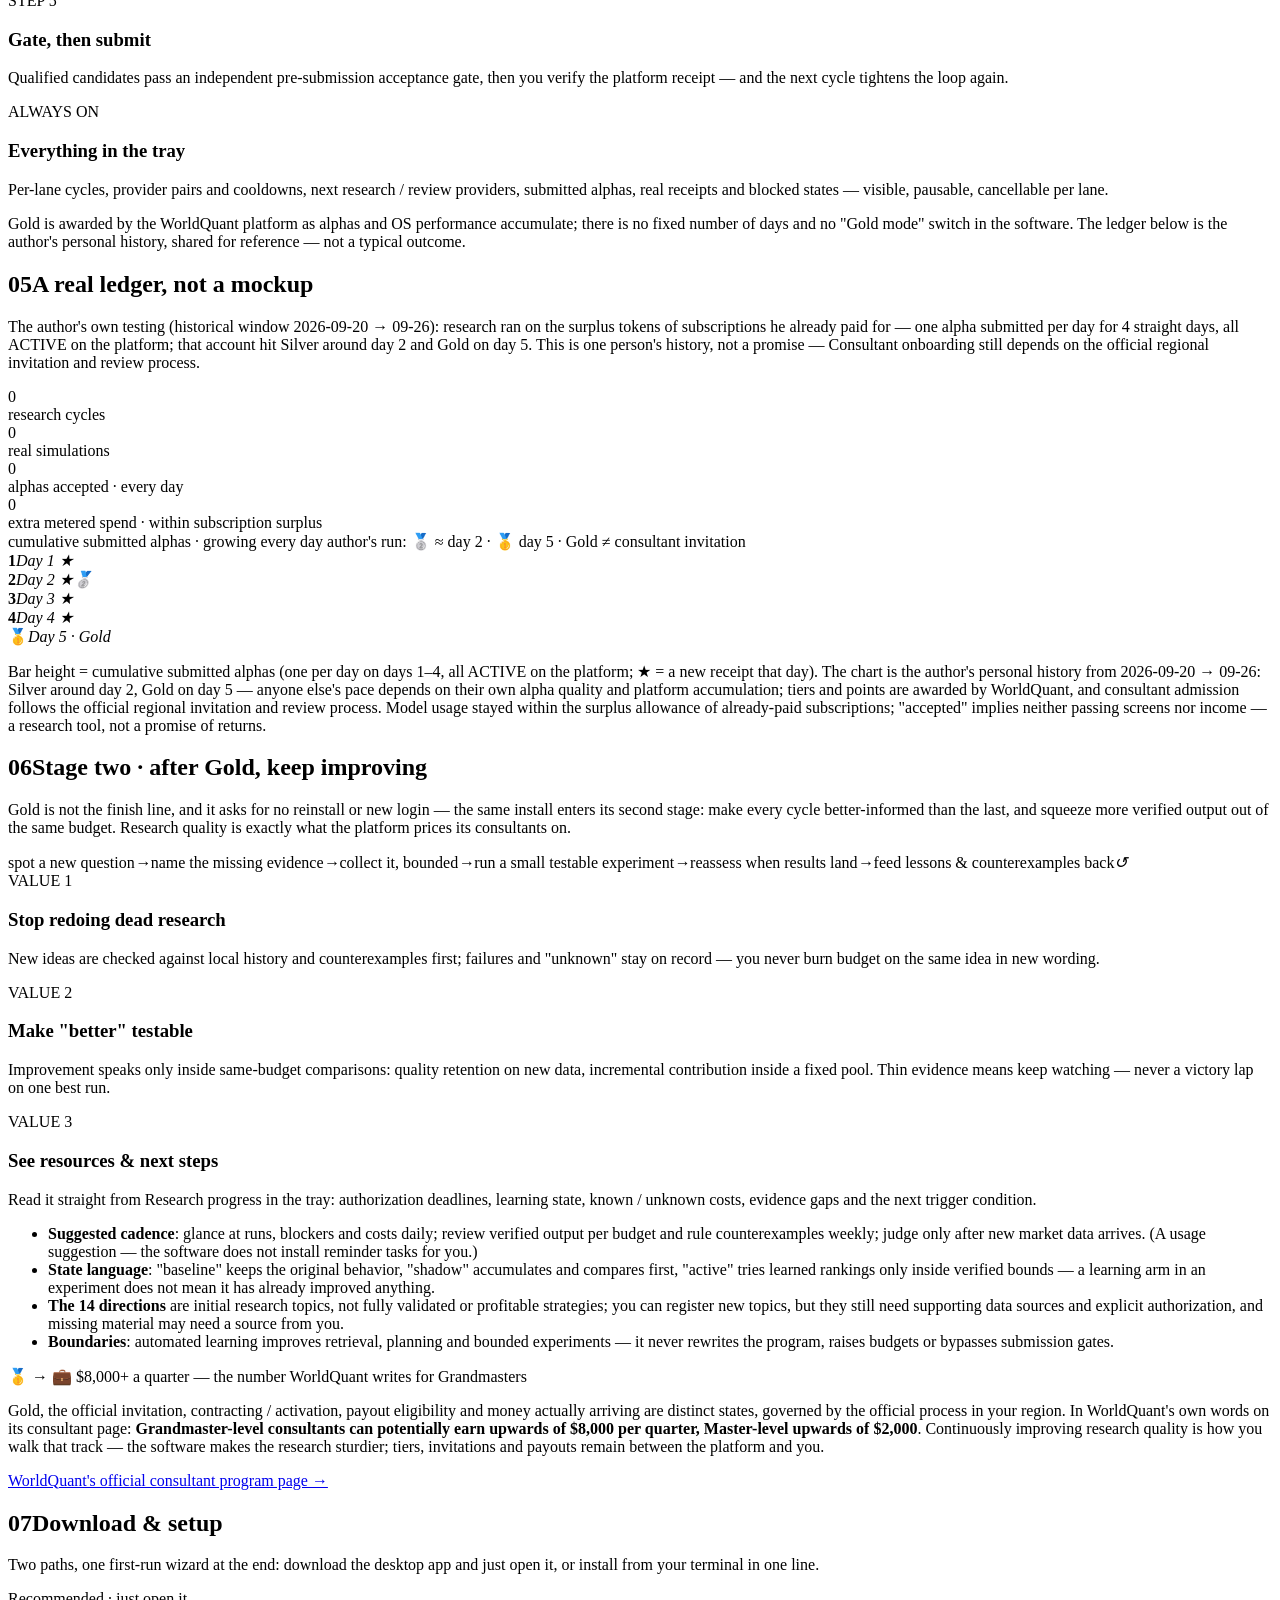
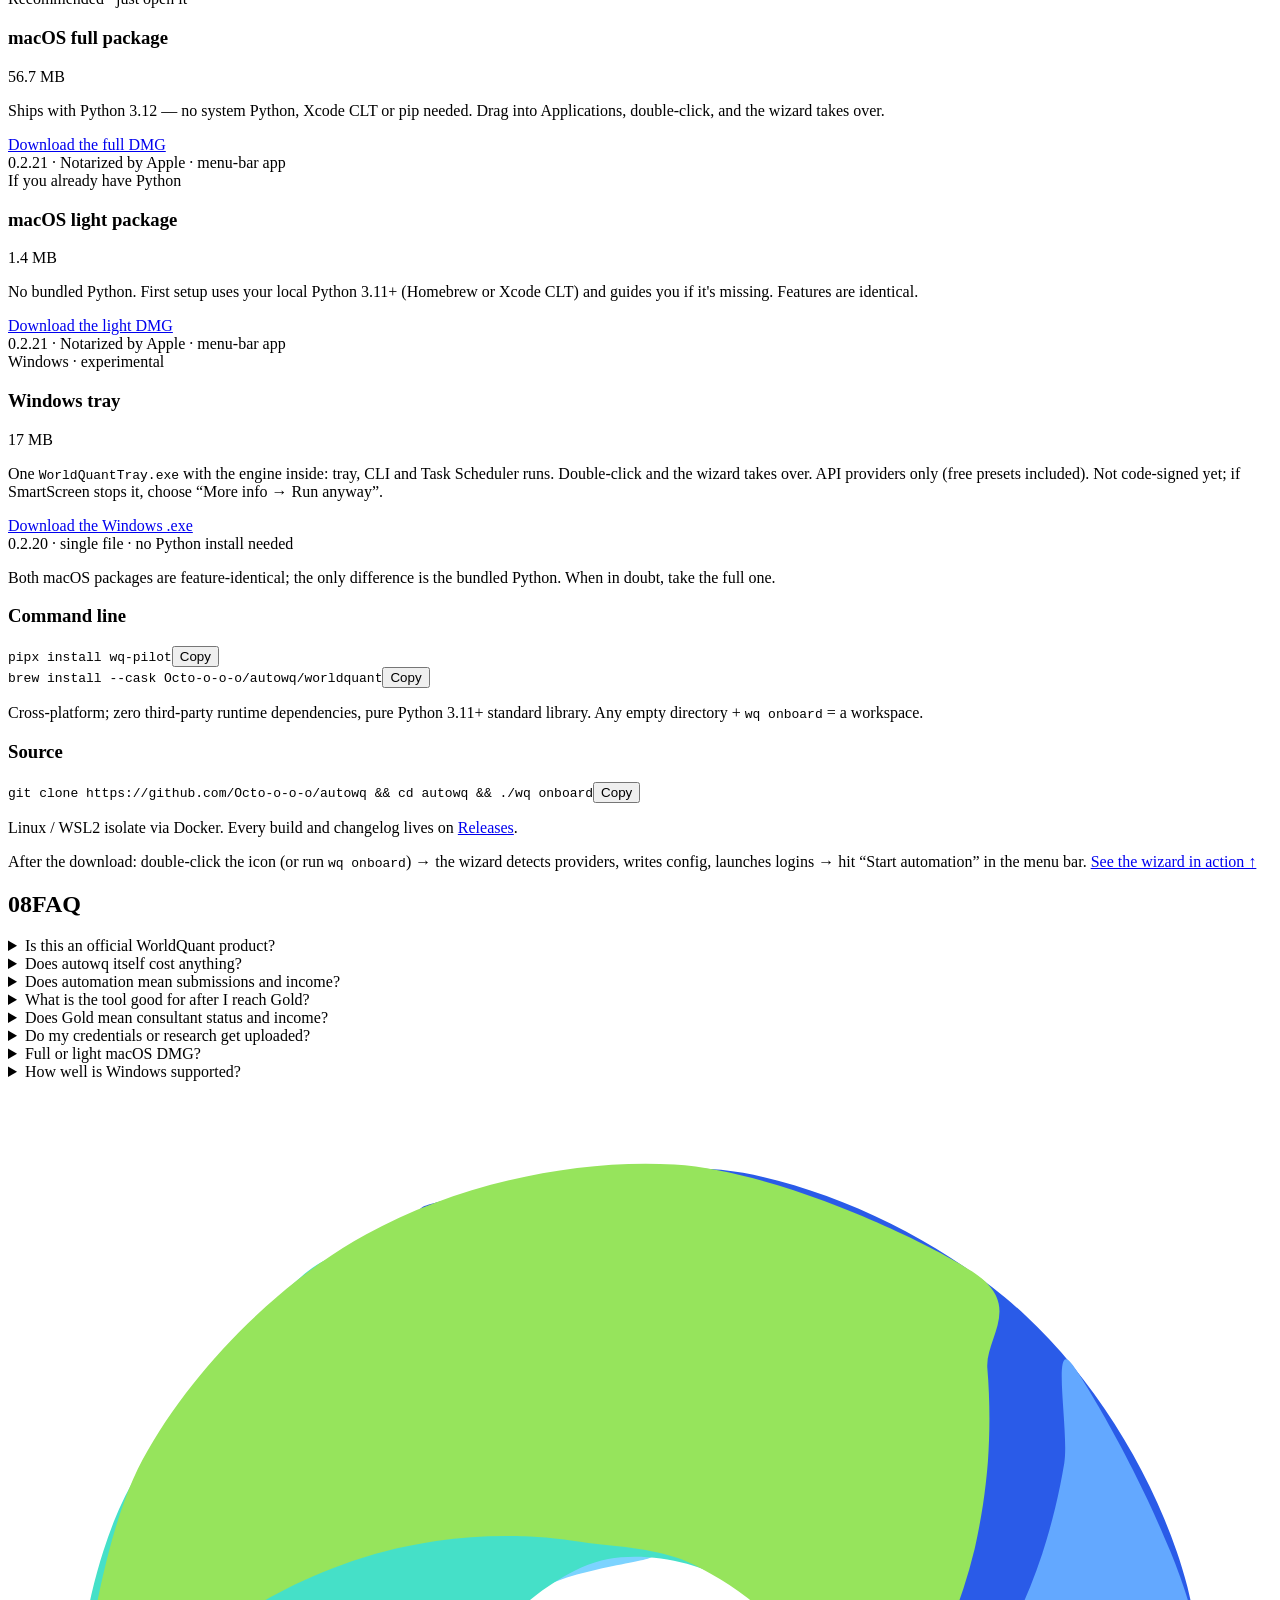
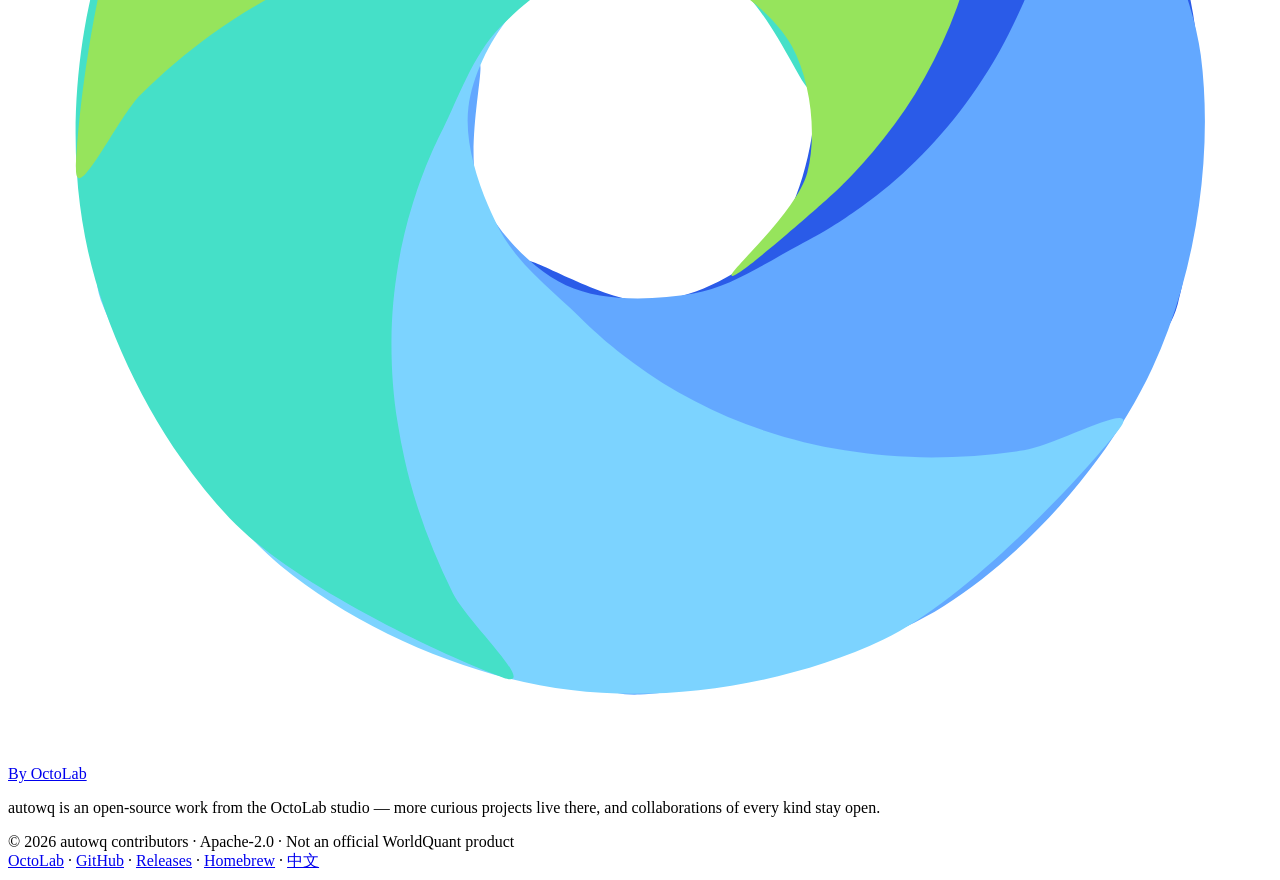
==== commit 0fa14c9f: "Website: multi-lane concurrency in features and copy Parallel lanes now described in both languages " ====
--- a/website/en/index.html
+++ b/website/en/index.html
@@ -54,6 +54,7 @@
       "featureList": [
         "Cross-provider review: research and review channels are forced apart",
         "Per-provider budget and authorization gates, all off by default",
+        "Multi-lane research: parallel lanes each run research → review → simulation; one call per provider at a time, simulation and submission stay serial",
         "Local SQLite ledger with real-outcome diagnostics",
         "Independent pre-submission acceptance gates",
         "Continuous-research framework after Gold: bounded evidence collection, late reassessment, findings that feed the next round",
@@ -152,10 +153,10 @@
     <div class="pillar"><div class="k">Easy</div><div class="d">Out of the box; your subscribed agents suffice</div></div>
     <div class="pillar"><div class="k">Quality</div><div class="d">Cross-provider review + submission gates</div></div>
     <div class="pillar"><div class="k">$0 extra</div><div class="d">Runs on idle subscription tokens; free API tiers work too</div></div>
-    <div class="pillar"><div class="k">Visible</div><div class="d">Cycles, budget, progress — all in the tray</div></div>
+    <div class="pillar"><div class="k">Visible</div><div class="d">Per-lane cycles, provider pairs, budget — all in the tray</div></div>
     <div class="pillar"><div class="k">Control</div><div class="d">Budgets, authorization, pause — always yours</div></div>
     <div class="pillar"><div class="k">Safe</div><div class="d">State stays in a local ledger; gates closed by default</div></div>
-    <div class="pillar"><div class="k">Open</div><div class="d">Apache-2.0 · 809 engineering tests on 0.2.20</div></div>
+    <div class="pillar"><div class="k">Open</div><div class="d">Apache-2.0 · 871 engineering tests</div></div>
   </div>
 </section>
 
@@ -215,10 +216,10 @@
   <div class="principles rise">
     <div class="p"><div class="idx">STEP 1</div><h3>Run the wizard once</h3><p>It detects the agent CLIs you already subscribe to, writes config from your choices and launches BRAIN + provider logins — the demo above. You never repeat it.</p></div>
     <div class="p"><div class="idx">STEP 2</div><h3>Set budget &amp; window</h3><p>Enable research inside your own budget and authorization window. Models, research and submission are all off by default; nothing runs until you say so.</p></div>
-    <div class="p"><div class="idx">STEP 3</div><h3>Every cycle, automated</h3><p>Hypothesis → cross-provider review → bounded simulation. Research and review channels are forced apart, so the loop can't grade its own homework.</p></div>
+    <div class="p"><div class="idx">STEP 3</div><h3>Every cycle, automated</h3><p>Hypothesis → cross-provider review → bounded simulation. Research and review channels are forced apart; lanes run in parallel while simulation and submission stay serial.</p></div>
     <div class="p"><div class="idx">STEP 4</div><h3>Read real outcomes</h3><p>Cycle history, real receipts, failures and UNKNOWNs are all recorded as-is; failed candidates carry their reasons and never silently retry.</p></div>
     <div class="p"><div class="idx">STEP 5</div><h3>Gate, then submit</h3><p>Qualified candidates pass an independent pre-submission acceptance gate, then you verify the platform receipt — and the next cycle tightens the loop again.</p></div>
-    <div class="p"><div class="idx">ALWAYS ON</div><h3>Everything in the tray</h3><p>Current cycle, next research / review providers, submitted alphas, real receipts and blocked states — visible and pausable at any moment.</p></div>
+    <div class="p"><div class="idx">ALWAYS ON</div><h3>Everything in the tray</h3><p>Per-lane cycles, provider pairs and cooldowns, next research / review providers, submitted alphas, real receipts and blocked states — visible, pausable, cancellable per lane.</p></div>
   </div>
   <p class="fineprint">Gold is awarded by the WorldQuant platform as alphas and OS performance accumulate; there is no fixed number of days and no "Gold mode" switch in the software. The ledger below is the author's personal history, shared for reference — not a typical outcome.</p>
 </section>
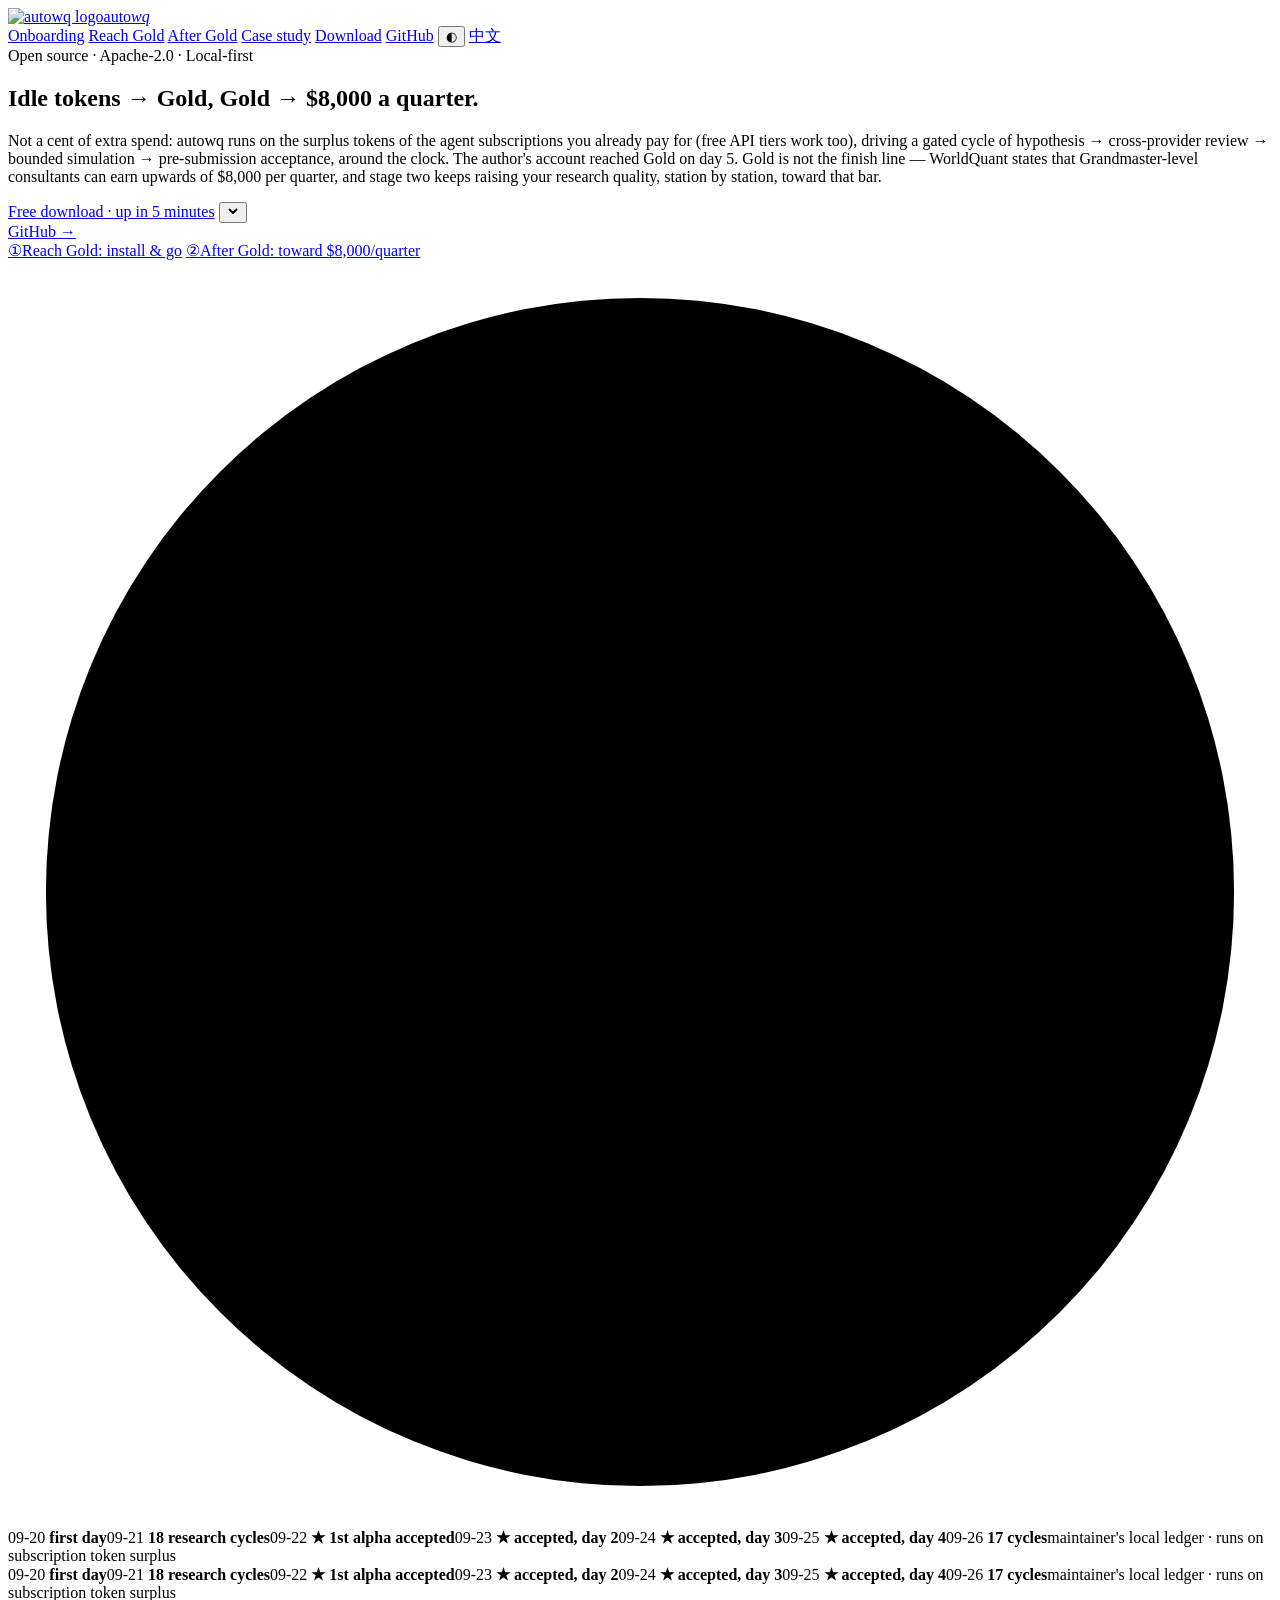
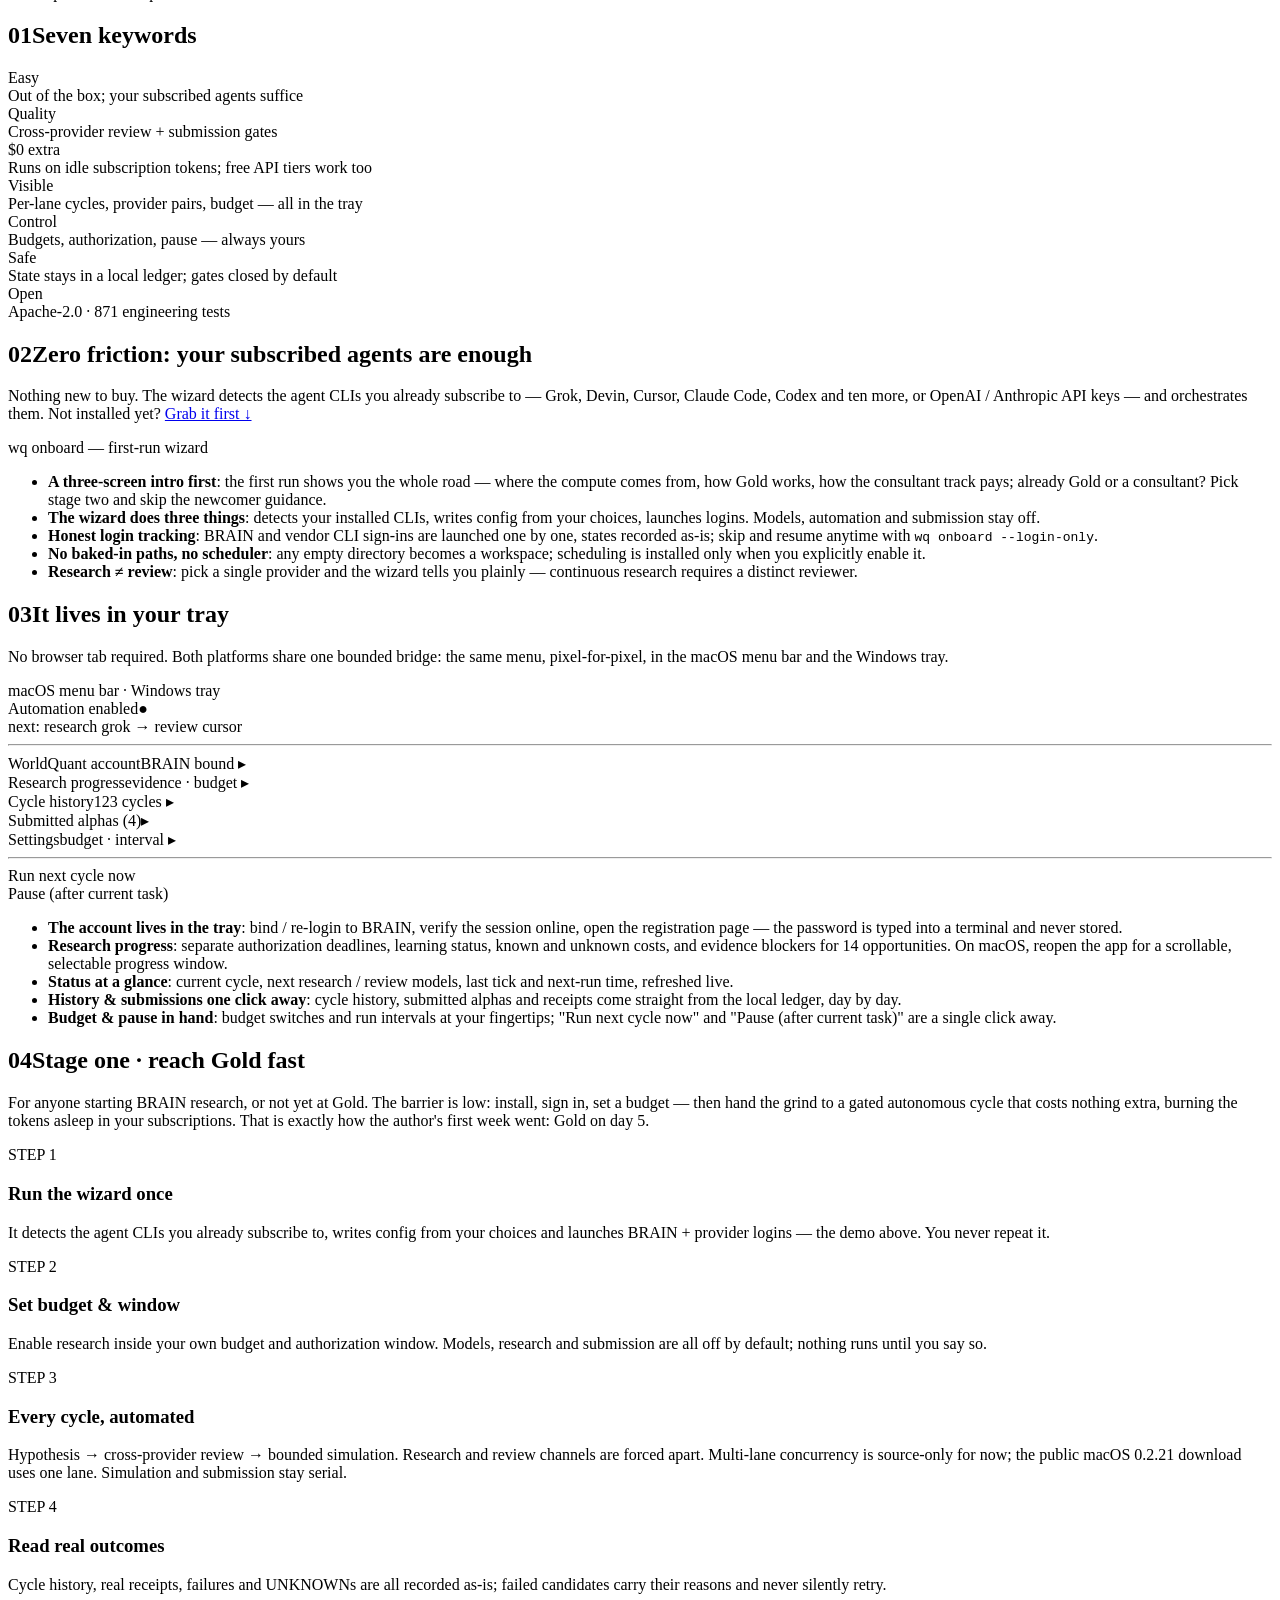
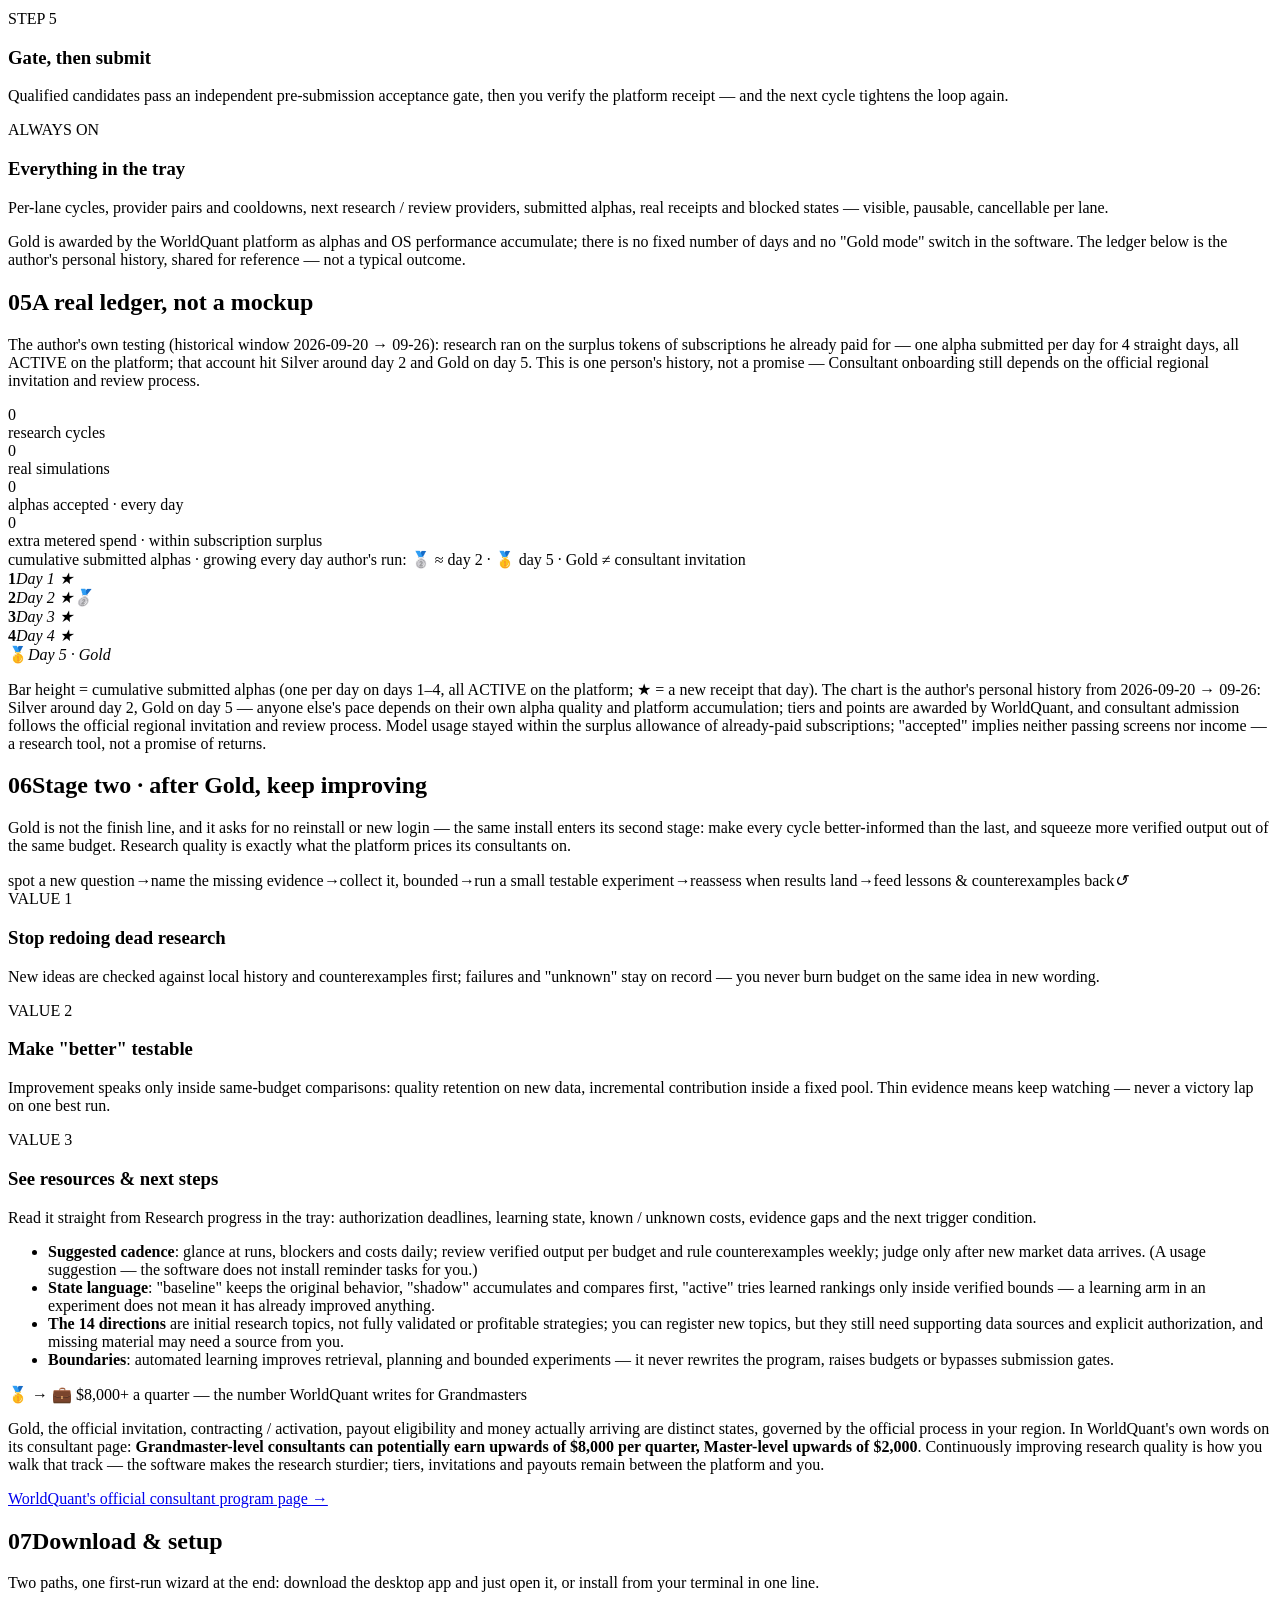
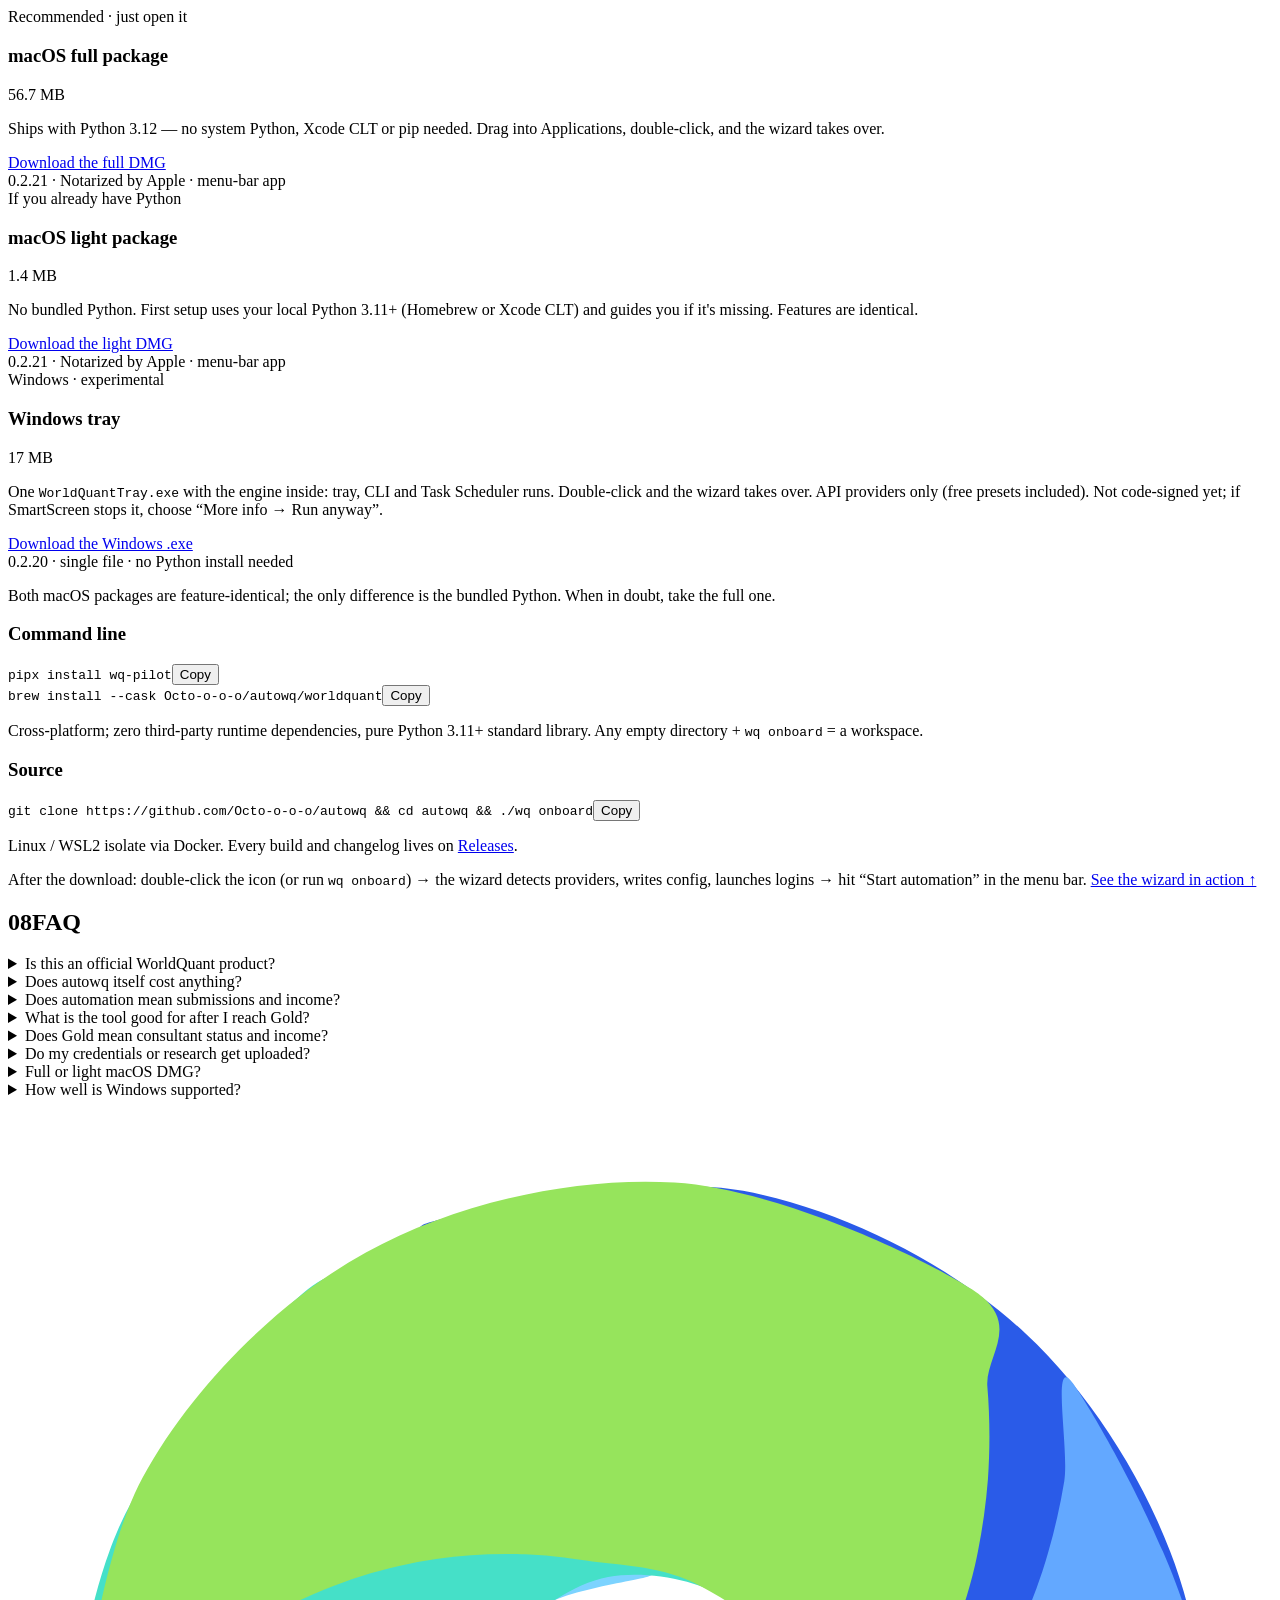
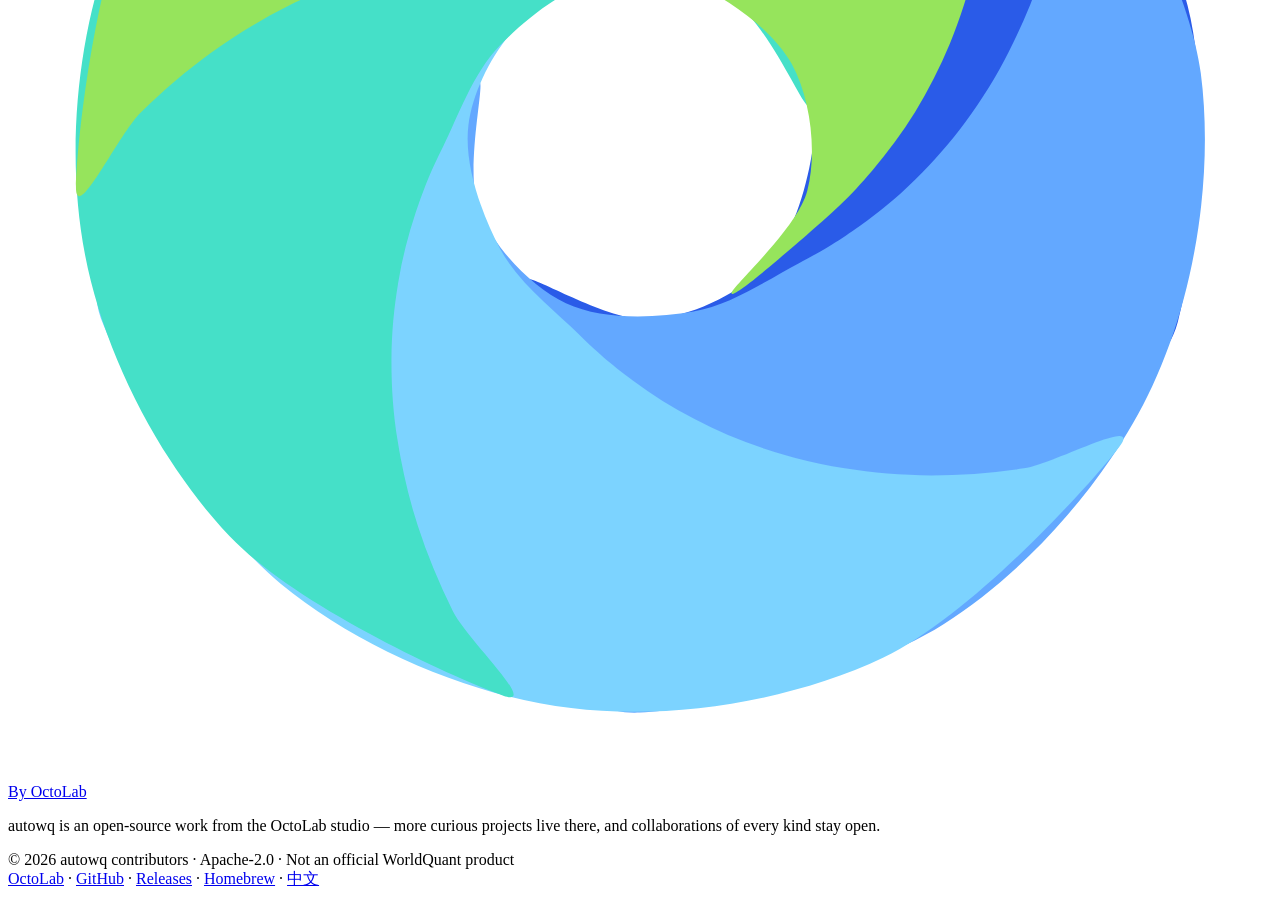
==== commit e9b8bba8: "Make multi-lane research resumable with durable evidence and budget boundaries" ====
--- a/website/en/index.html
+++ b/website/en/index.html
@@ -54,7 +54,7 @@
       "featureList": [
         "Cross-provider review: research and review channels are forced apart",
         "Per-provider budget and authorization gates, all off by default",
-        "Multi-lane research: parallel lanes each run research → review → simulation; one call per provider at a time, simulation and submission stay serial",
+        "Source-only feature (not in the public macOS 0.2.21 download): parallel lanes each run research → review → simulation; one call per provider at a time, simulation and submission stay serial; any lane can be pinned to a chosen pair",
         "Local SQLite ledger with real-outcome diagnostics",
         "Independent pre-submission acceptance gates",
         "Continuous-research framework after Gold: bounded evidence collection, late reassessment, findings that feed the next round",
@@ -216,7 +216,7 @@
   <div class="principles rise">
     <div class="p"><div class="idx">STEP 1</div><h3>Run the wizard once</h3><p>It detects the agent CLIs you already subscribe to, writes config from your choices and launches BRAIN + provider logins — the demo above. You never repeat it.</p></div>
     <div class="p"><div class="idx">STEP 2</div><h3>Set budget &amp; window</h3><p>Enable research inside your own budget and authorization window. Models, research and submission are all off by default; nothing runs until you say so.</p></div>
-    <div class="p"><div class="idx">STEP 3</div><h3>Every cycle, automated</h3><p>Hypothesis → cross-provider review → bounded simulation. Research and review channels are forced apart; lanes run in parallel while simulation and submission stay serial.</p></div>
+    <div class="p"><div class="idx">STEP 3</div><h3>Every cycle, automated</h3><p>Hypothesis → cross-provider review → bounded simulation. Research and review channels are forced apart. Multi-lane concurrency is source-only for now; the public macOS 0.2.21 download uses one lane. Simulation and submission stay serial.</p></div>
     <div class="p"><div class="idx">STEP 4</div><h3>Read real outcomes</h3><p>Cycle history, real receipts, failures and UNKNOWNs are all recorded as-is; failed candidates carry their reasons and never silently retry.</p></div>
     <div class="p"><div class="idx">STEP 5</div><h3>Gate, then submit</h3><p>Qualified candidates pass an independent pre-submission acceptance gate, then you verify the platform receipt — and the next cycle tightens the loop again.</p></div>
     <div class="p"><div class="idx">ALWAYS ON</div><h3>Everything in the tray</h3><p>Per-lane cycles, provider pairs and cooldowns, next research / review providers, submitted alphas, real receipts and blocked states — visible, pausable, cancellable per lane.</p></div>
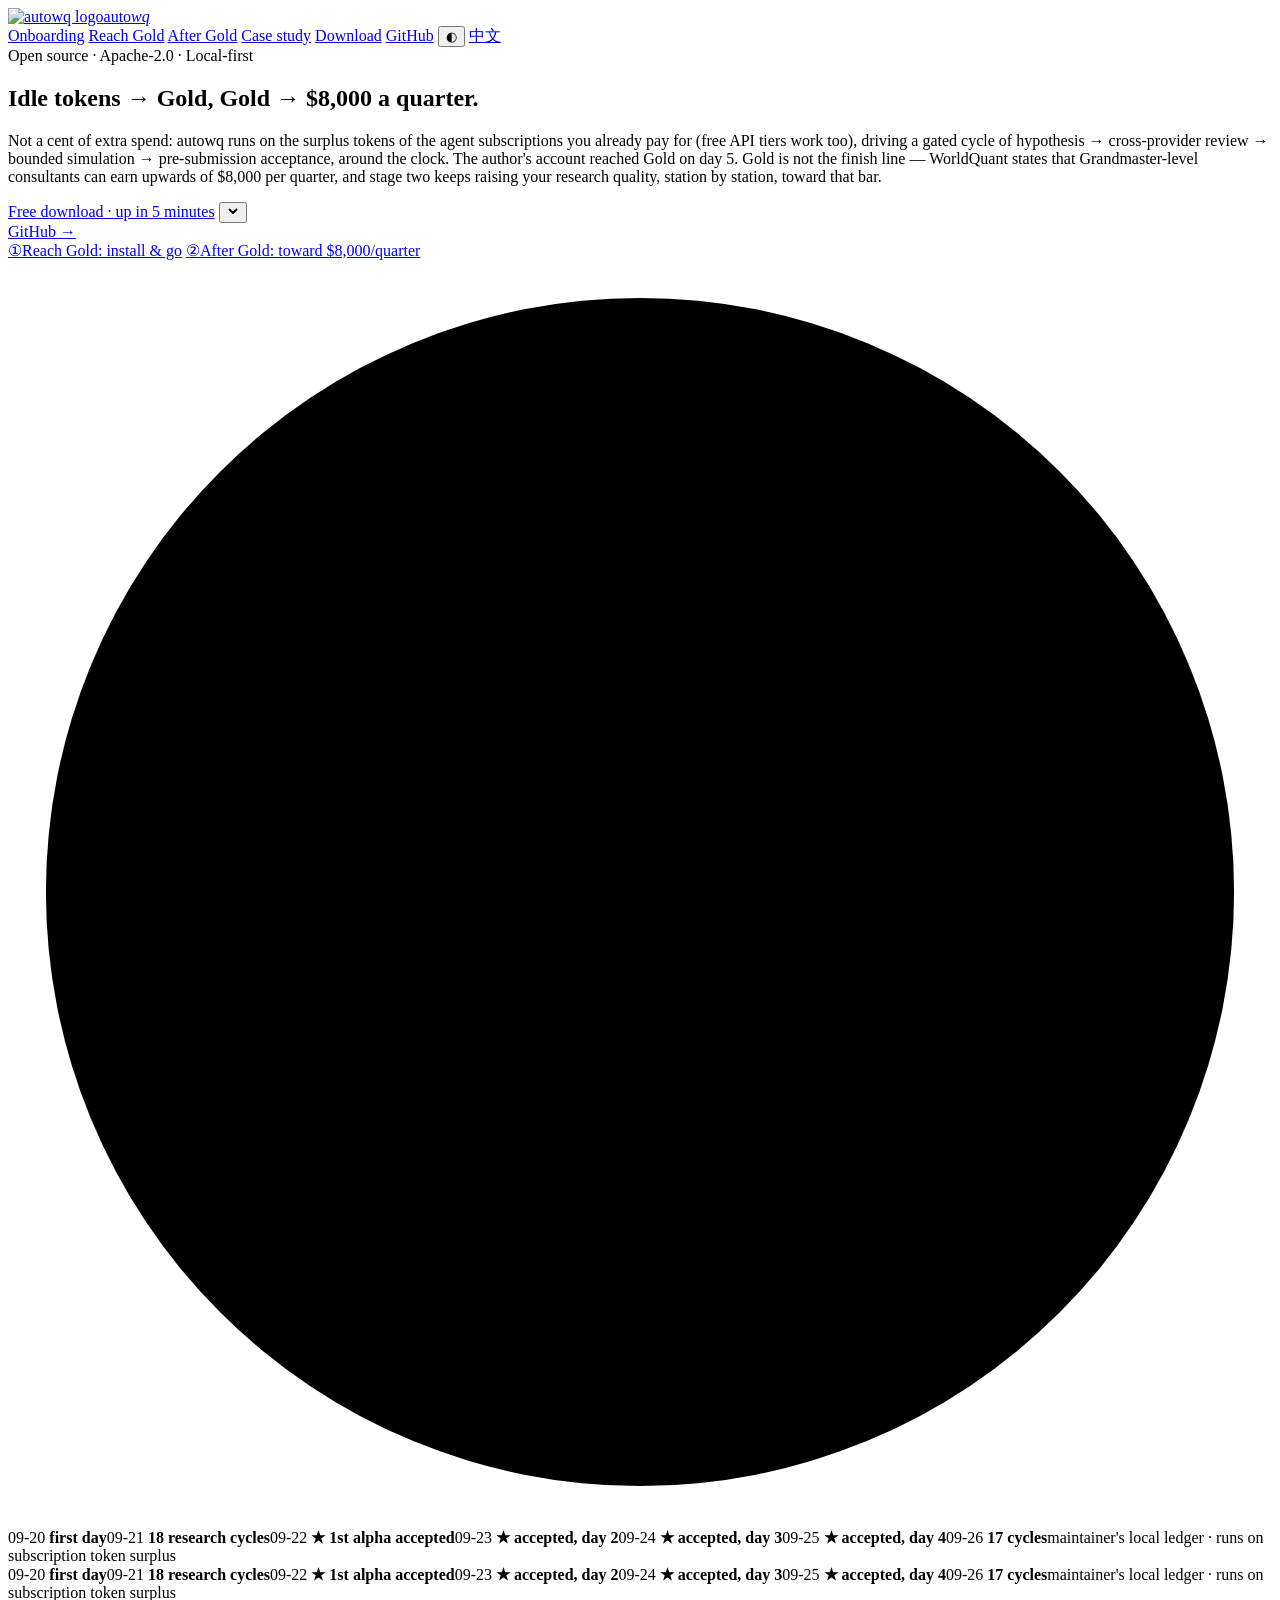
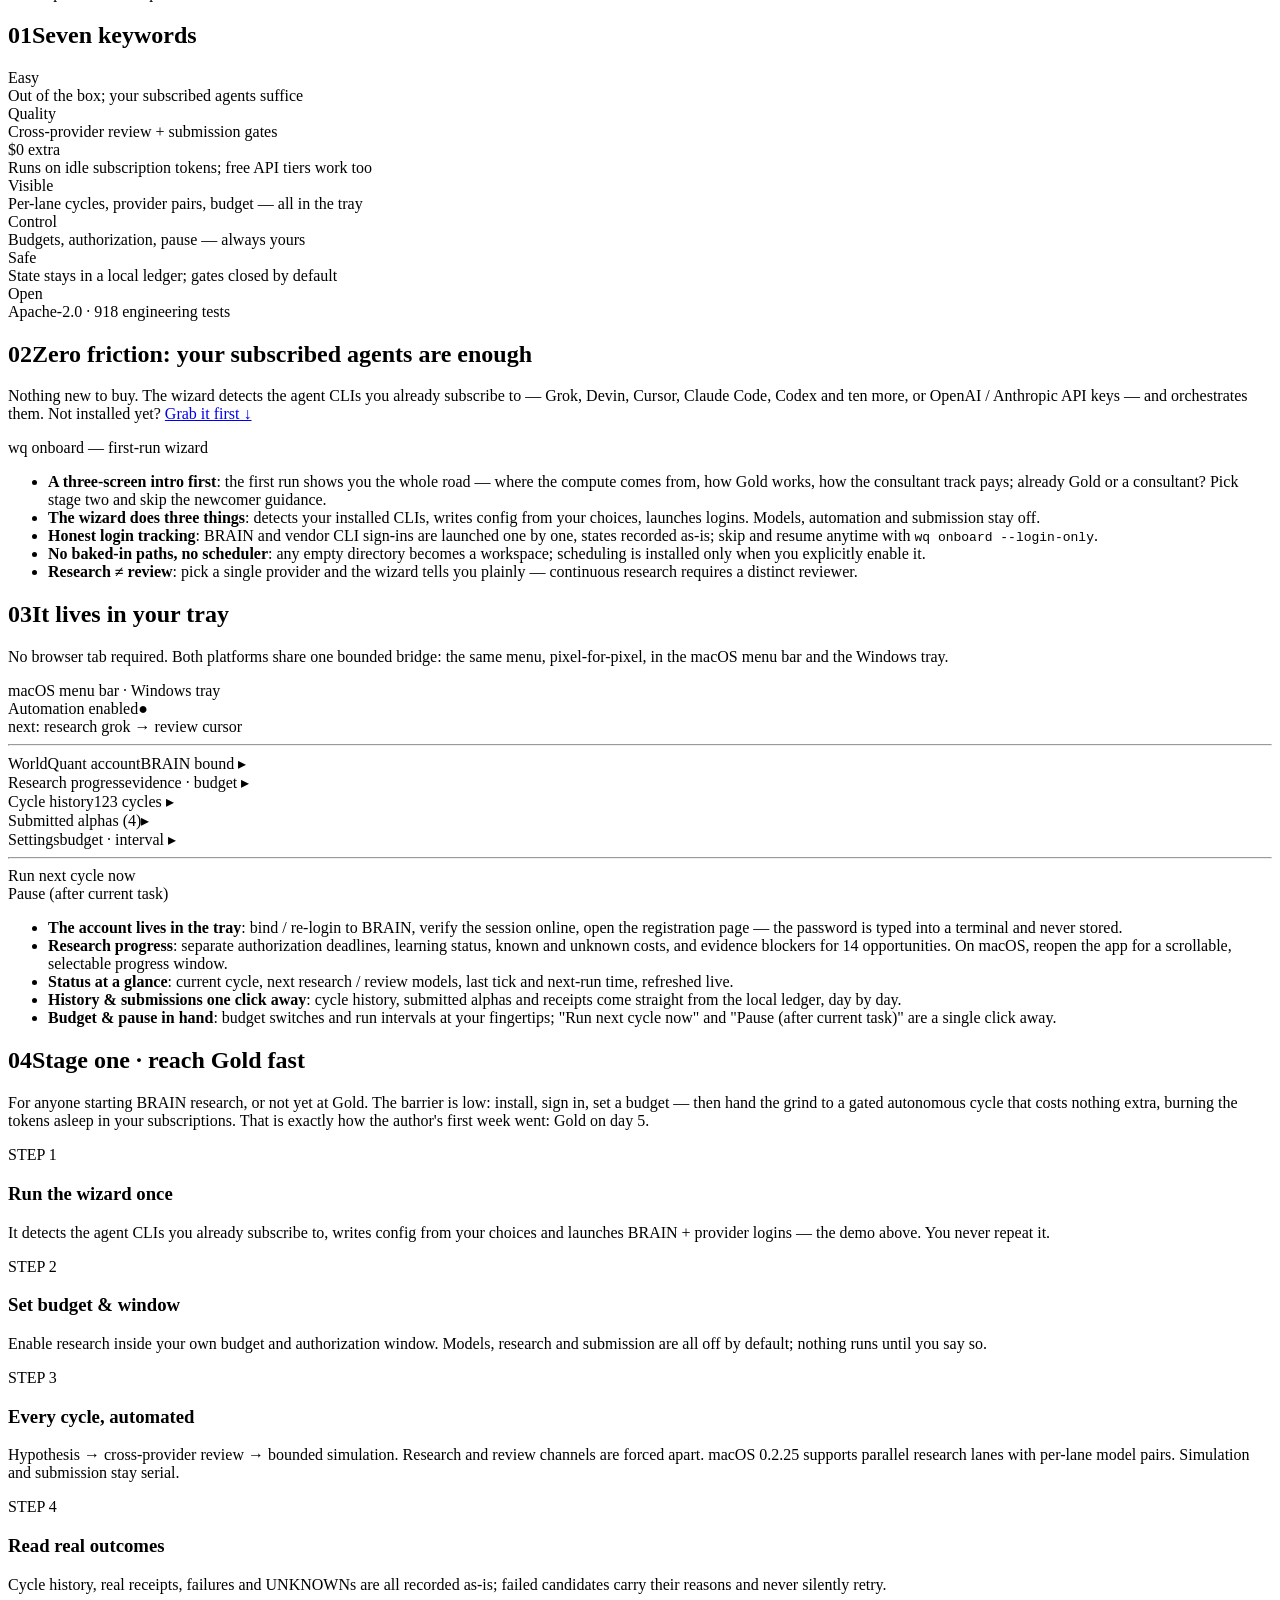
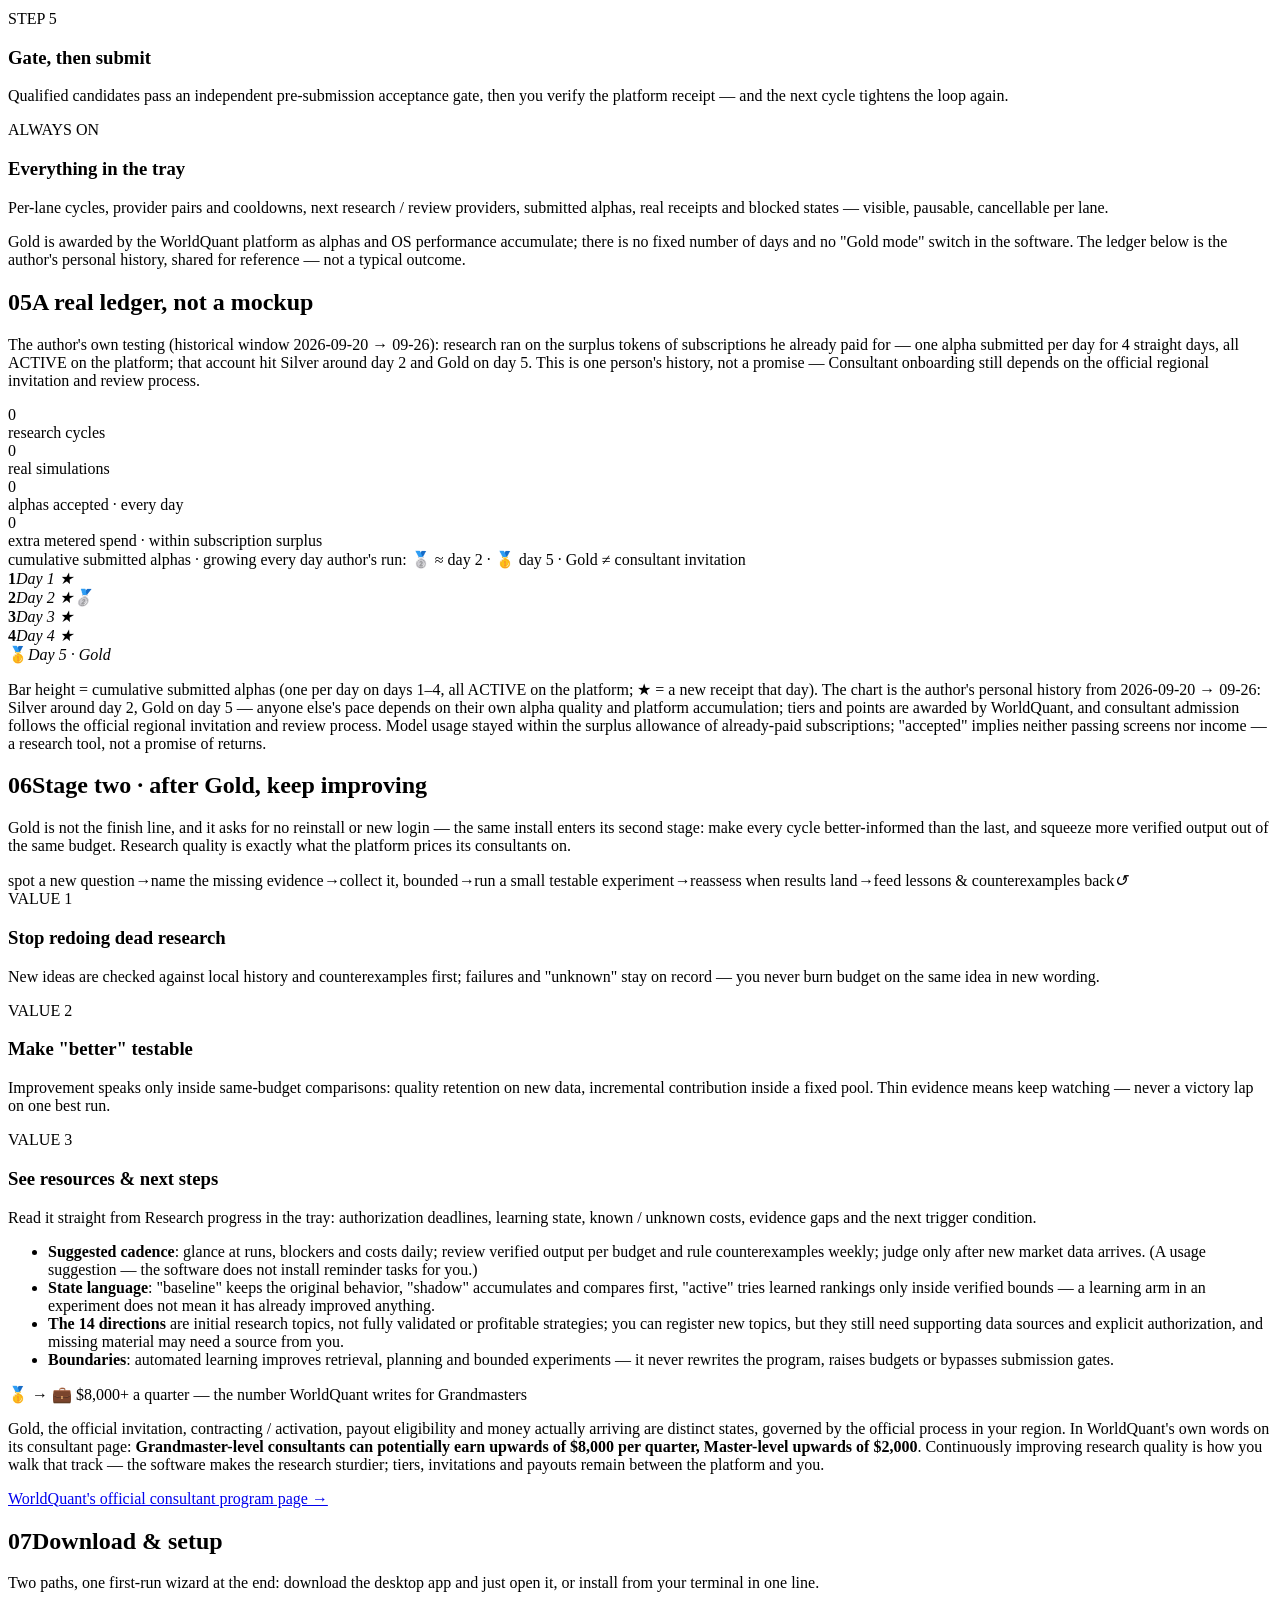
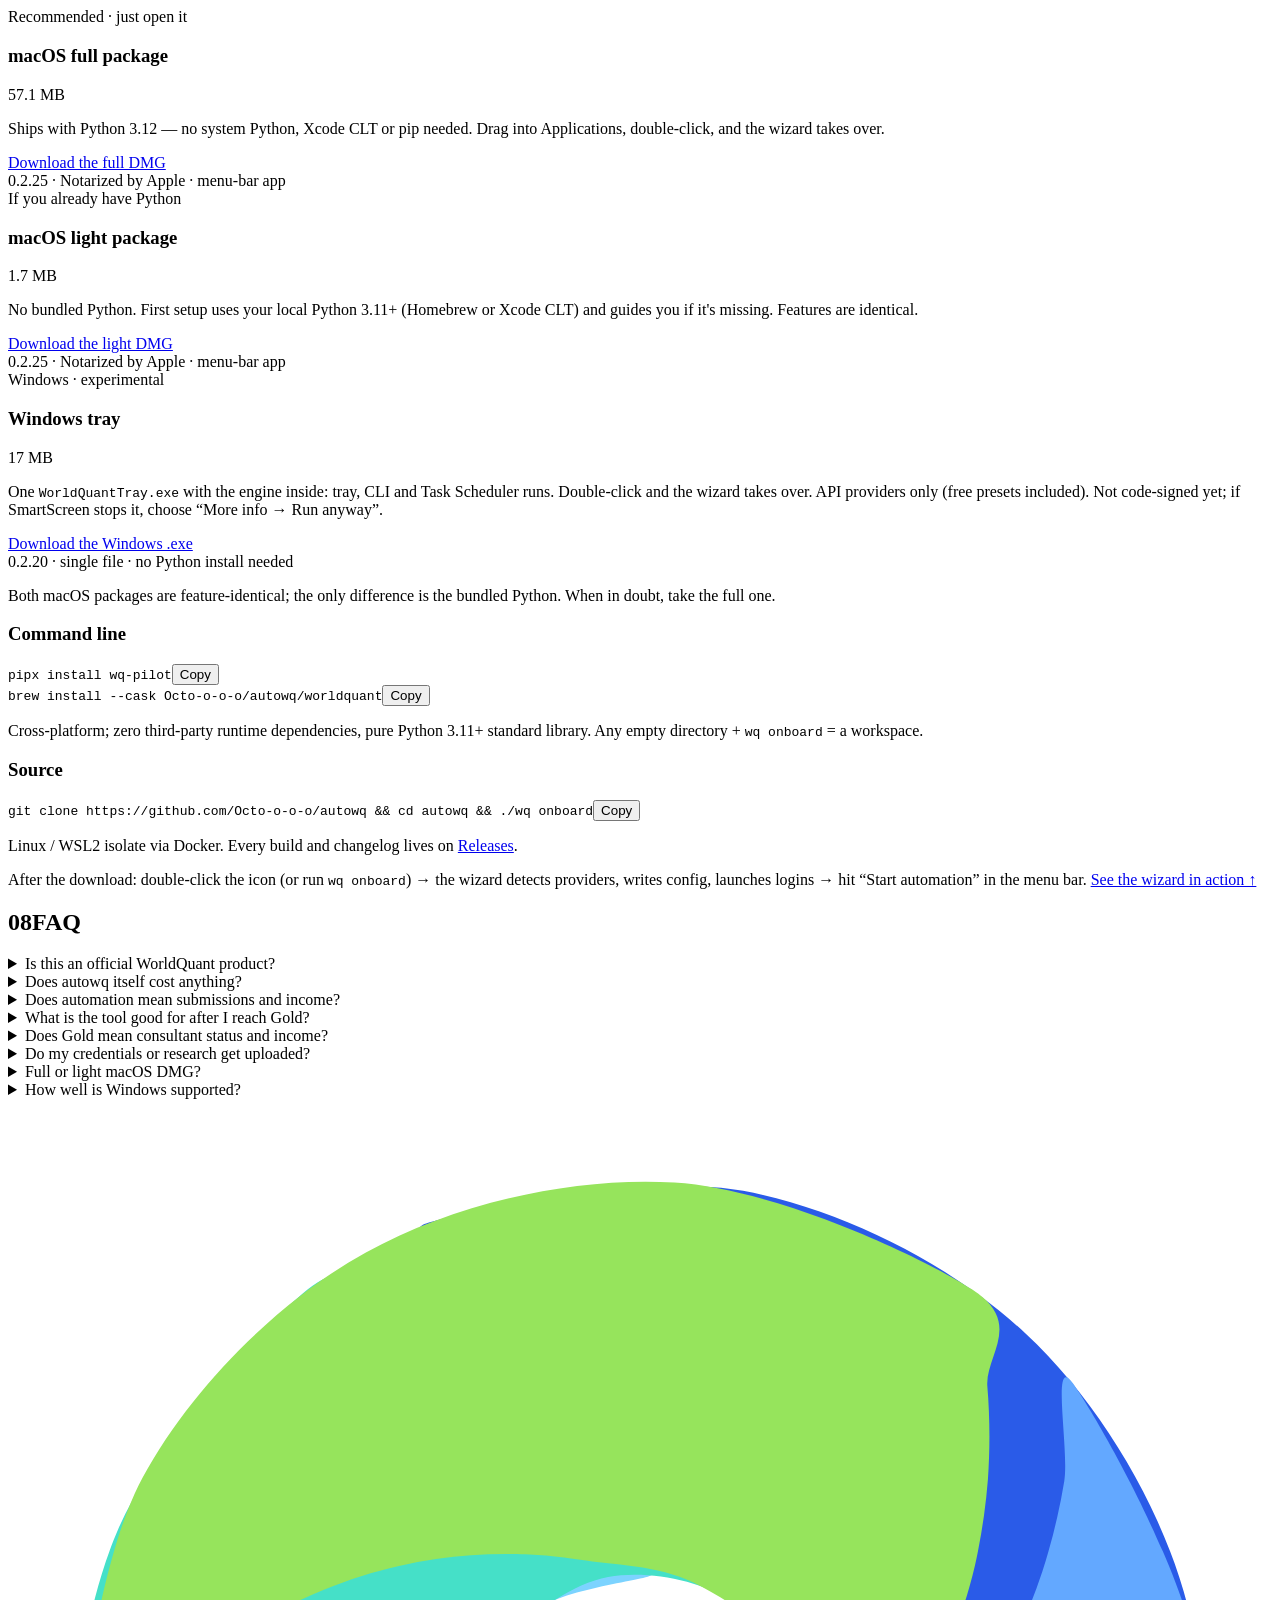
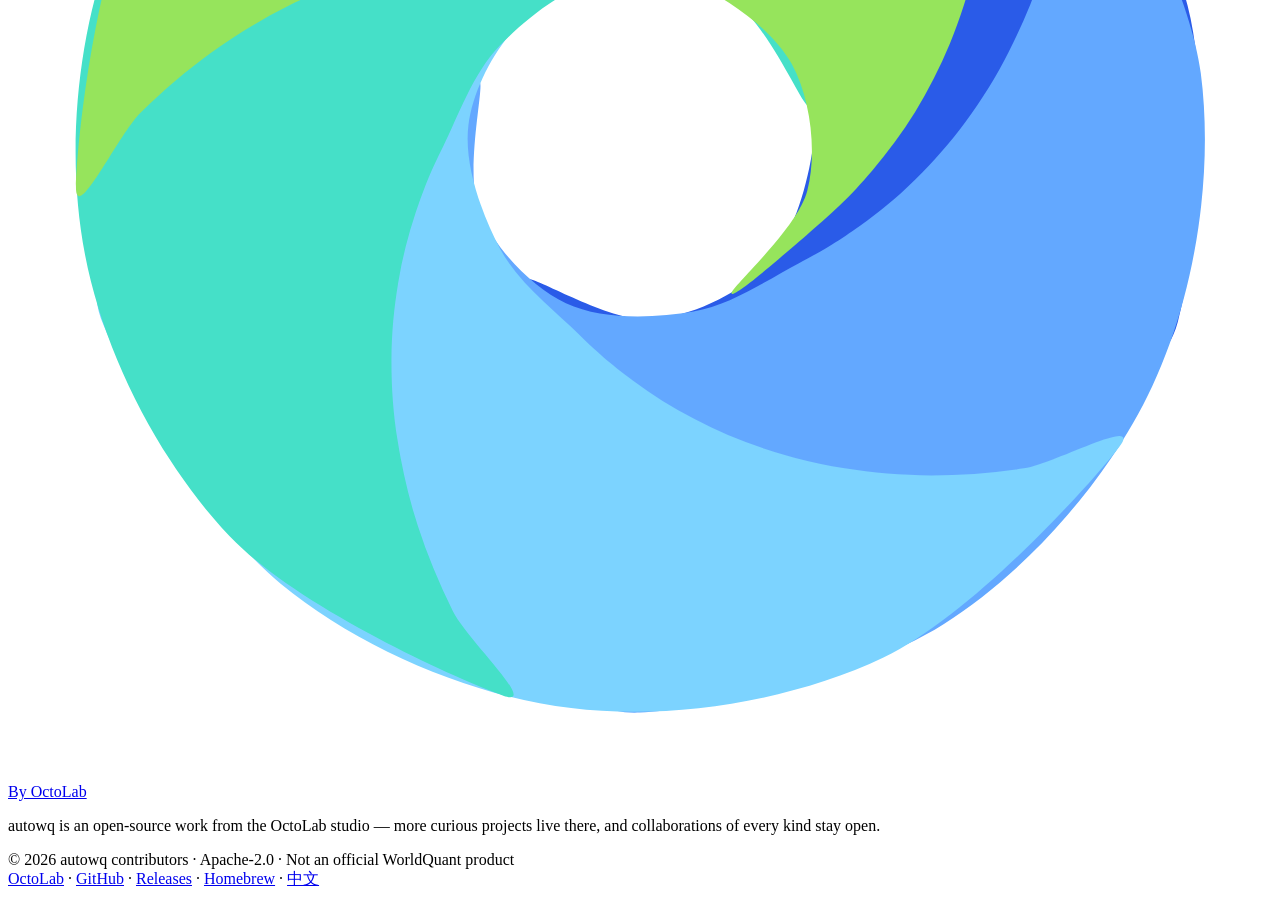
==== commit a9467607: "Publish notarized macOS 0.2.25 downloads and update feed" ====
--- a/website/en/index.html
+++ b/website/en/index.html
@@ -41,7 +41,7 @@
       "name": "autowq",
       "applicationCategory": "DeveloperApplication",
       "operatingSystem": "macOS, Windows, Linux",
-      "softwareVersion": "0.2.21",
+      "softwareVersion": "0.2.25",
       "isAccessibleForFree": true,
       "offers": { "@type": "Offer", "price": "0", "priceCurrency": "USD" },
       "license": "https://www.apache.org/licenses/LICENSE-2.0",
@@ -54,7 +54,7 @@
       "featureList": [
         "Cross-provider review: research and review channels are forced apart",
         "Per-provider budget and authorization gates, all off by default",
-        "Source-only feature (not in the public macOS 0.2.21 download): parallel lanes each run research → review → simulation; one call per provider at a time, simulation and submission stay serial; any lane can be pinned to a chosen pair",
+        "parallel lanes each run research → review → simulation; one call per provider at a time, simulation and submission stay serial; any lane can be pinned to a chosen pair",
         "Local SQLite ledger with real-outcome diagnostics",
         "Independent pre-submission acceptance gates",
         "Continuous-research framework after Gold: bounded evidence collection, late reassessment, findings that feed the next round",
@@ -111,8 +111,8 @@
         </button>
         <div class="cta-menu" id="heroMenu" role="menu" aria-label="Download options" hidden>
           <div class="cm-head">Desktop · just open it</div>
-          <a role="menuitem" href="https://github.com/Octo-o-o-o/autowq/releases/download/macos-v0.2.21/WorldQuant-0.2.21.dmg" data-os="macos"><span class="cm-l">macOS full package</span><span class="cm-r">DMG · 56.7 MB</span></a>
-          <a role="menuitem" href="https://github.com/Octo-o-o-o/autowq/releases/download/macos-v0.2.21/WorldQuant-0.2.21-light.dmg"><span class="cm-l">macOS light package</span><span class="cm-r">DMG · 1.4 MB</span></a>
+          <a role="menuitem" href="https://github.com/Octo-o-o-o/autowq/releases/download/macos-v0.2.25/WorldQuant-0.2.25.dmg" data-os="macos"><span class="cm-l">macOS full package</span><span class="cm-r">DMG · 57.1 MB</span></a>
+          <a role="menuitem" href="https://github.com/Octo-o-o-o/autowq/releases/download/macos-v0.2.25/WorldQuant-0.2.25-light.dmg"><span class="cm-l">macOS light package</span><span class="cm-r">DMG · 1.7 MB</span></a>
           <a role="menuitem" href="https://github.com/Octo-o-o-o/autowq/releases/download/v0.2.20/WorldQuantTray.exe" data-os="windows"><span class="cm-l">Windows tray</span><span class="cm-r">.exe · experimental</span></a>
           <hr>
           <div class="cm-head">Developers</div>
@@ -156,7 +156,7 @@
     <div class="pillar"><div class="k">Visible</div><div class="d">Per-lane cycles, provider pairs, budget — all in the tray</div></div>
     <div class="pillar"><div class="k">Control</div><div class="d">Budgets, authorization, pause — always yours</div></div>
     <div class="pillar"><div class="k">Safe</div><div class="d">State stays in a local ledger; gates closed by default</div></div>
-    <div class="pillar"><div class="k">Open</div><div class="d">Apache-2.0 · 871 engineering tests</div></div>
+    <div class="pillar"><div class="k">Open</div><div class="d">Apache-2.0 · 918 engineering tests</div></div>
   </div>
 </section>
 
@@ -216,7 +216,7 @@
   <div class="principles rise">
     <div class="p"><div class="idx">STEP 1</div><h3>Run the wizard once</h3><p>It detects the agent CLIs you already subscribe to, writes config from your choices and launches BRAIN + provider logins — the demo above. You never repeat it.</p></div>
     <div class="p"><div class="idx">STEP 2</div><h3>Set budget &amp; window</h3><p>Enable research inside your own budget and authorization window. Models, research and submission are all off by default; nothing runs until you say so.</p></div>
-    <div class="p"><div class="idx">STEP 3</div><h3>Every cycle, automated</h3><p>Hypothesis → cross-provider review → bounded simulation. Research and review channels are forced apart. Multi-lane concurrency is source-only for now; the public macOS 0.2.21 download uses one lane. Simulation and submission stay serial.</p></div>
+    <div class="p"><div class="idx">STEP 3</div><h3>Every cycle, automated</h3><p>Hypothesis → cross-provider review → bounded simulation. Research and review channels are forced apart. macOS 0.2.25 supports parallel research lanes with per-lane model pairs. Simulation and submission stay serial.</p></div>
     <div class="p"><div class="idx">STEP 4</div><h3>Read real outcomes</h3><p>Cycle history, real receipts, failures and UNKNOWNs are all recorded as-is; failed candidates carry their reasons and never silently retry.</p></div>
     <div class="p"><div class="idx">STEP 5</div><h3>Gate, then submit</h3><p>Qualified candidates pass an independent pre-submission acceptance gate, then you verify the platform receipt — and the next cycle tightens the loop again.</p></div>
     <div class="p"><div class="idx">ALWAYS ON</div><h3>Everything in the tray</h3><p>Per-lane cycles, provider pairs and cooldowns, next research / review providers, submitted alphas, real receipts and blocked states — visible, pausable, cancellable per lane.</p></div>
@@ -280,18 +280,18 @@
     <div class="dl-card featured" data-os="macos">
       <div class="dl-tag">Recommended · just open it</div>
       <h3>macOS full package</h3>
-      <div class="dl-size">56.7 <span>MB</span></div>
+      <div class="dl-size">57.1 <span>MB</span></div>
       <p>Ships with Python 3.12 — no system Python, Xcode CLT or pip needed. Drag into Applications, double-click, and the wizard takes over.</p>
-      <a class="btn primary dl-btn" href="https://github.com/Octo-o-o-o/autowq/releases/download/macos-v0.2.21/WorldQuant-0.2.21.dmg" target="_blank" rel="noopener">Download the full DMG</a>
-      <div class="dl-meta">0.2.21 · Notarized by Apple · menu-bar app</div>
+      <a class="btn primary dl-btn" href="https://github.com/Octo-o-o-o/autowq/releases/download/macos-v0.2.25/WorldQuant-0.2.25.dmg" target="_blank" rel="noopener">Download the full DMG</a>
+      <div class="dl-meta">0.2.25 · Notarized by Apple · menu-bar app</div>
     </div>
     <div class="dl-card" data-os="macos">
       <div class="dl-tag">If you already have Python</div>
       <h3>macOS light package</h3>
-      <div class="dl-size">1.4 <span>MB</span></div>
+      <div class="dl-size">1.7 <span>MB</span></div>
       <p>No bundled Python. First setup uses your local Python 3.11+ (Homebrew or Xcode CLT) and guides you if it's missing. Features are identical.</p>
-      <a class="btn dl-btn" href="https://github.com/Octo-o-o-o/autowq/releases/download/macos-v0.2.21/WorldQuant-0.2.21-light.dmg" target="_blank" rel="noopener">Download the light DMG</a>
-      <div class="dl-meta">0.2.21 · Notarized by Apple · menu-bar app</div>
+      <a class="btn dl-btn" href="https://github.com/Octo-o-o-o/autowq/releases/download/macos-v0.2.25/WorldQuant-0.2.25-light.dmg" target="_blank" rel="noopener">Download the light DMG</a>
+      <div class="dl-meta">0.2.25 · Notarized by Apple · menu-bar app</div>
     </div>
     <div class="dl-card" data-os="windows">
       <div class="dl-tag">Windows · experimental</div>
